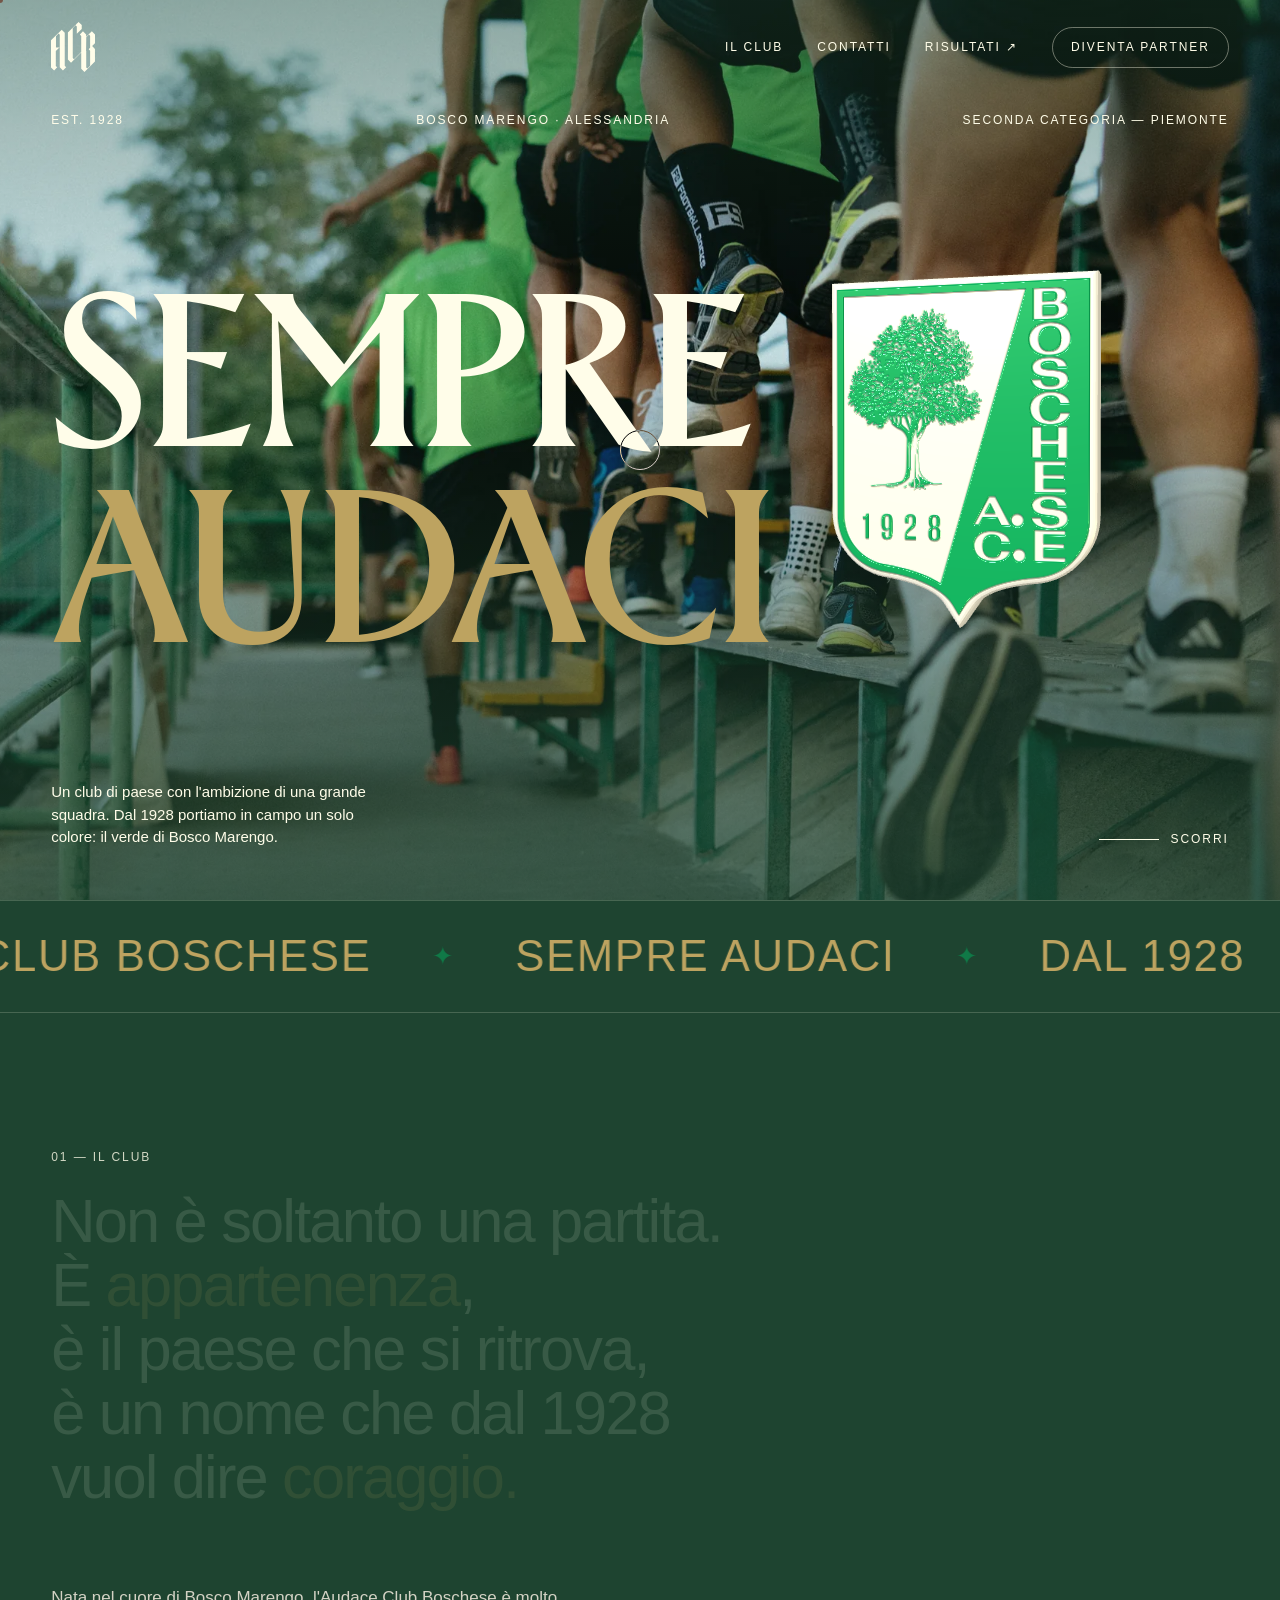
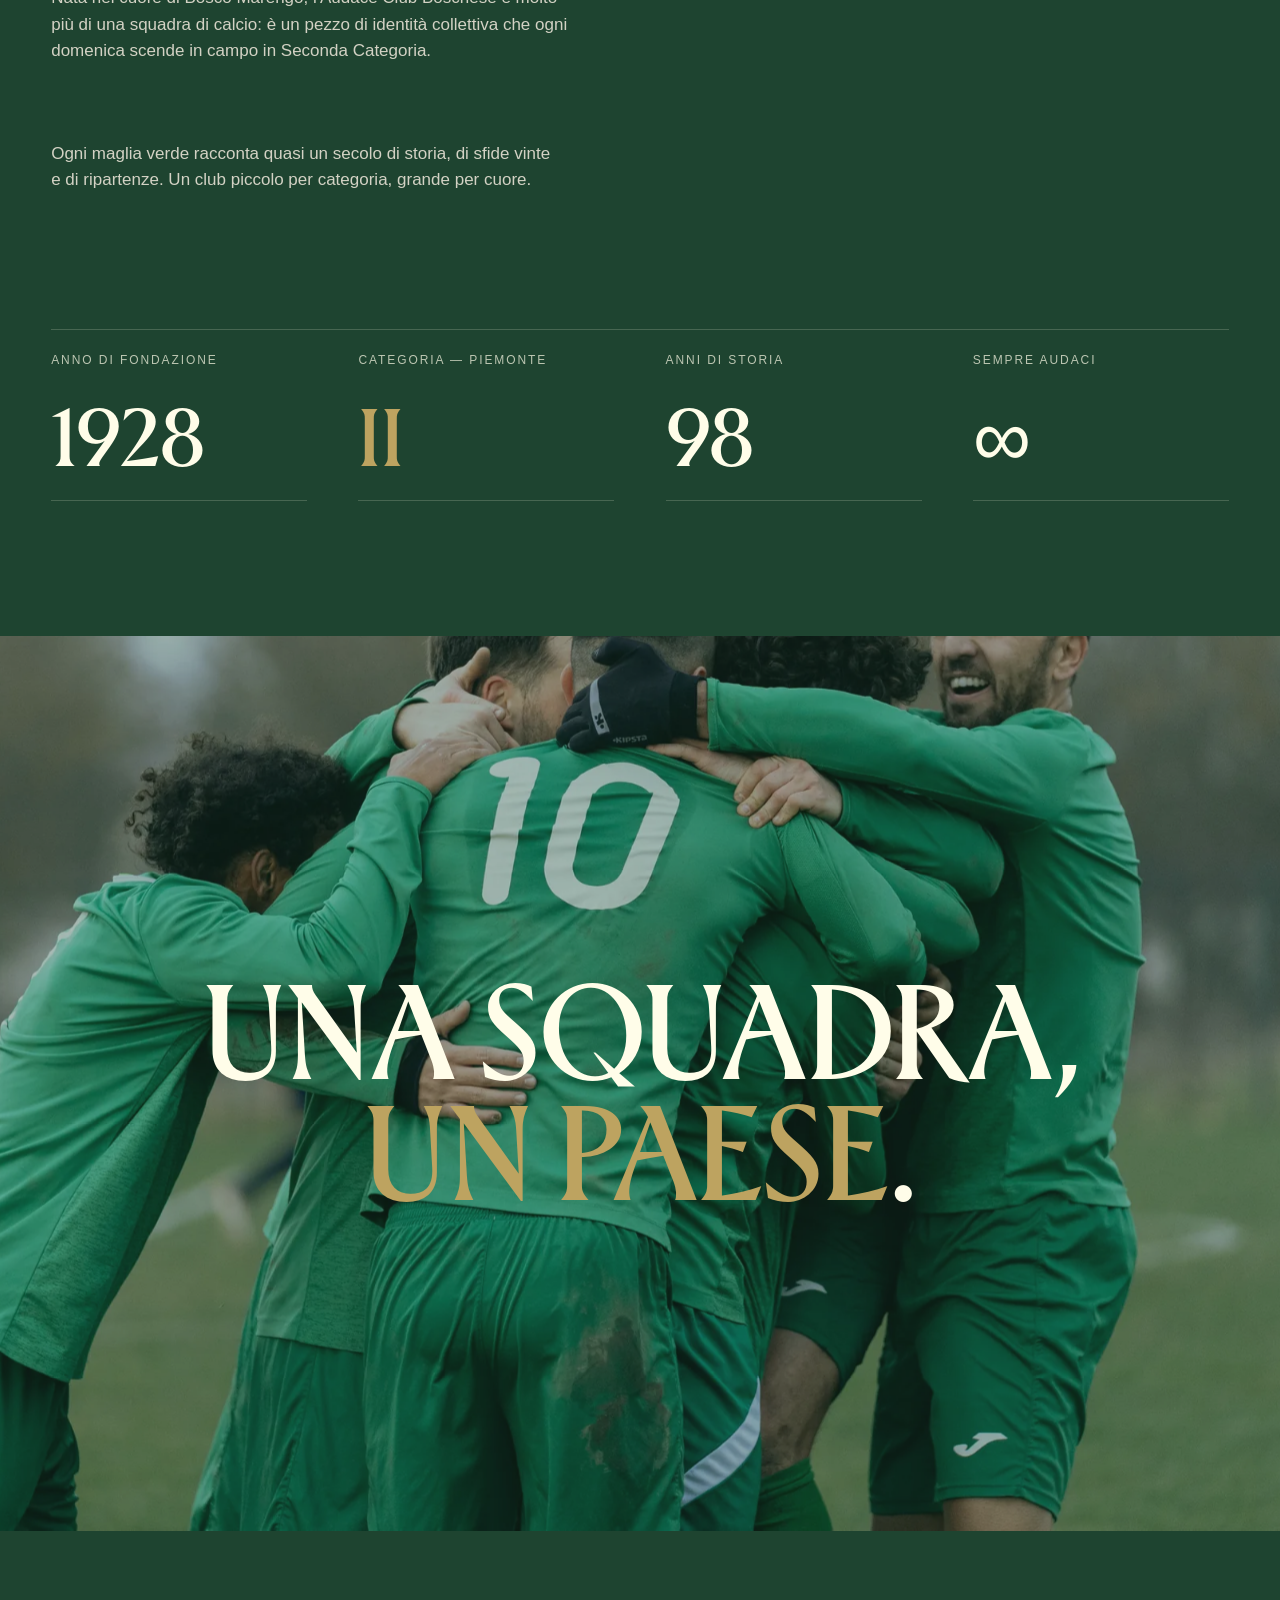
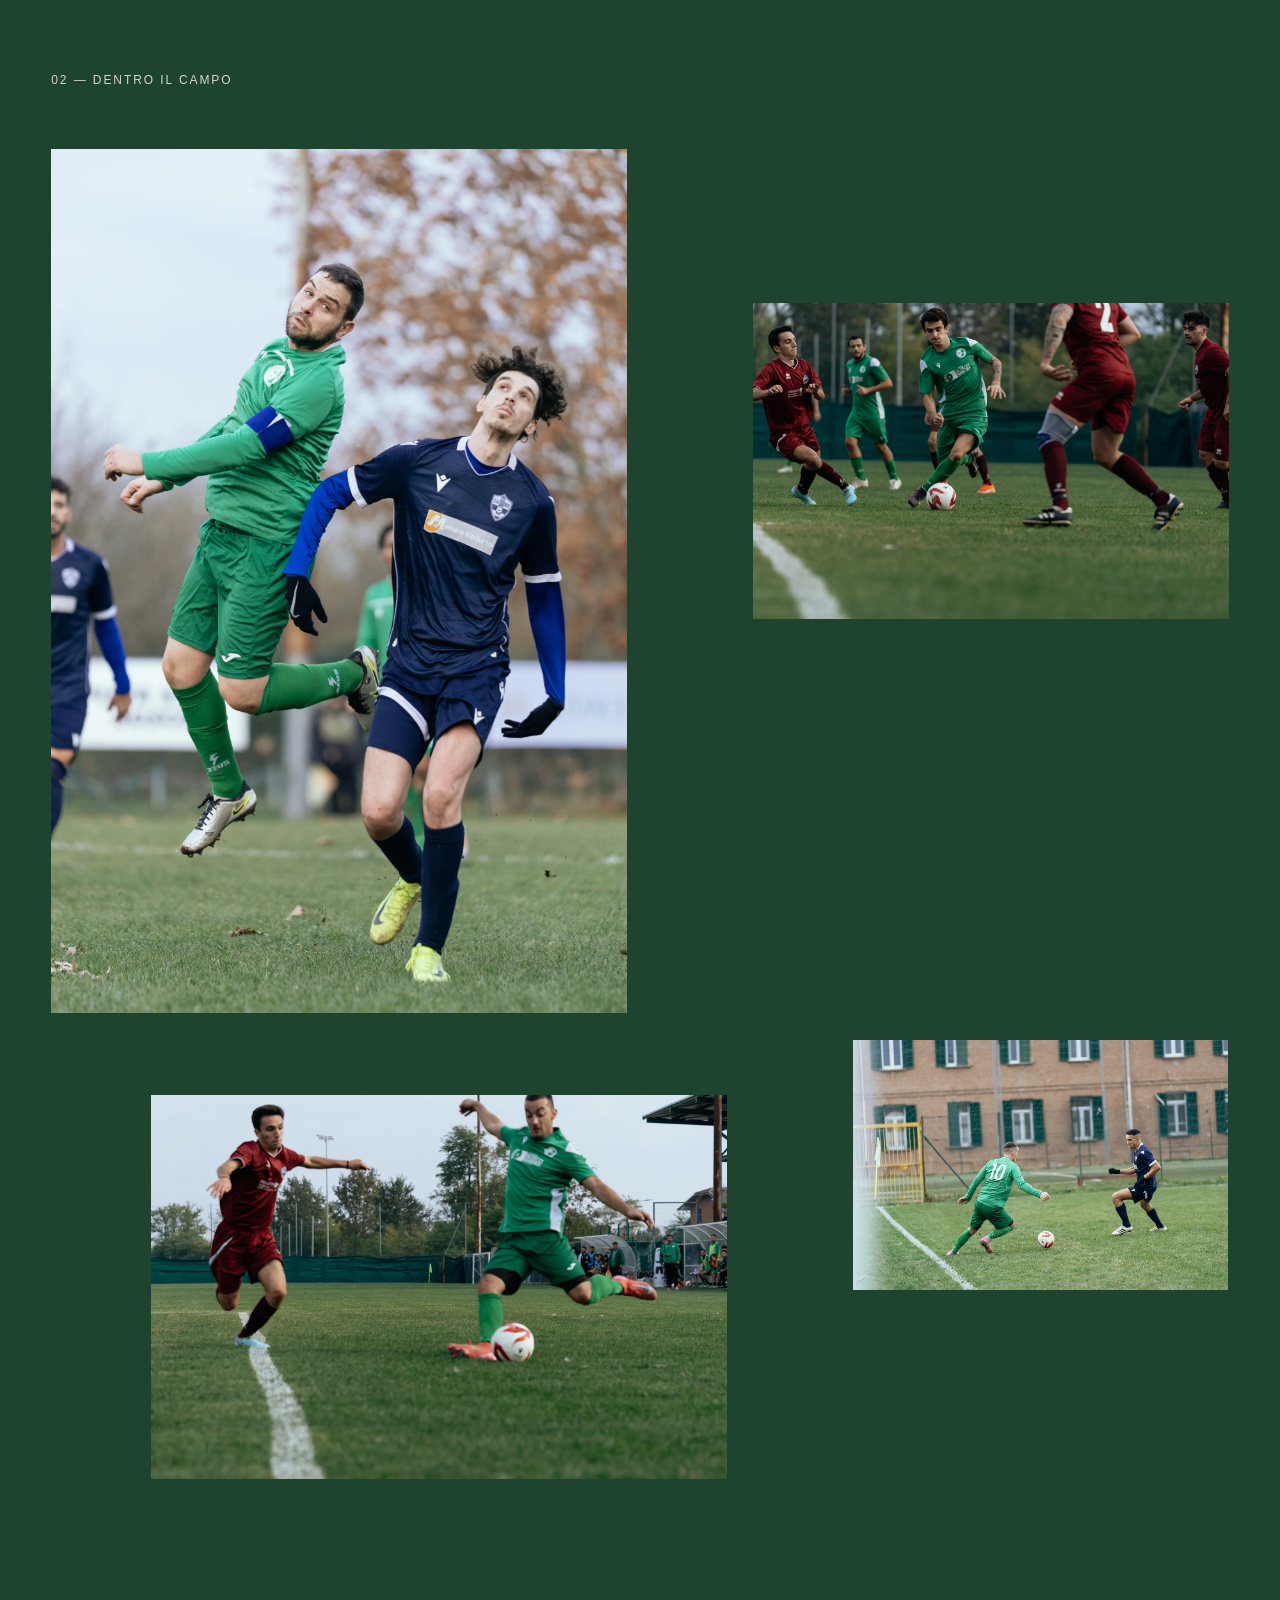
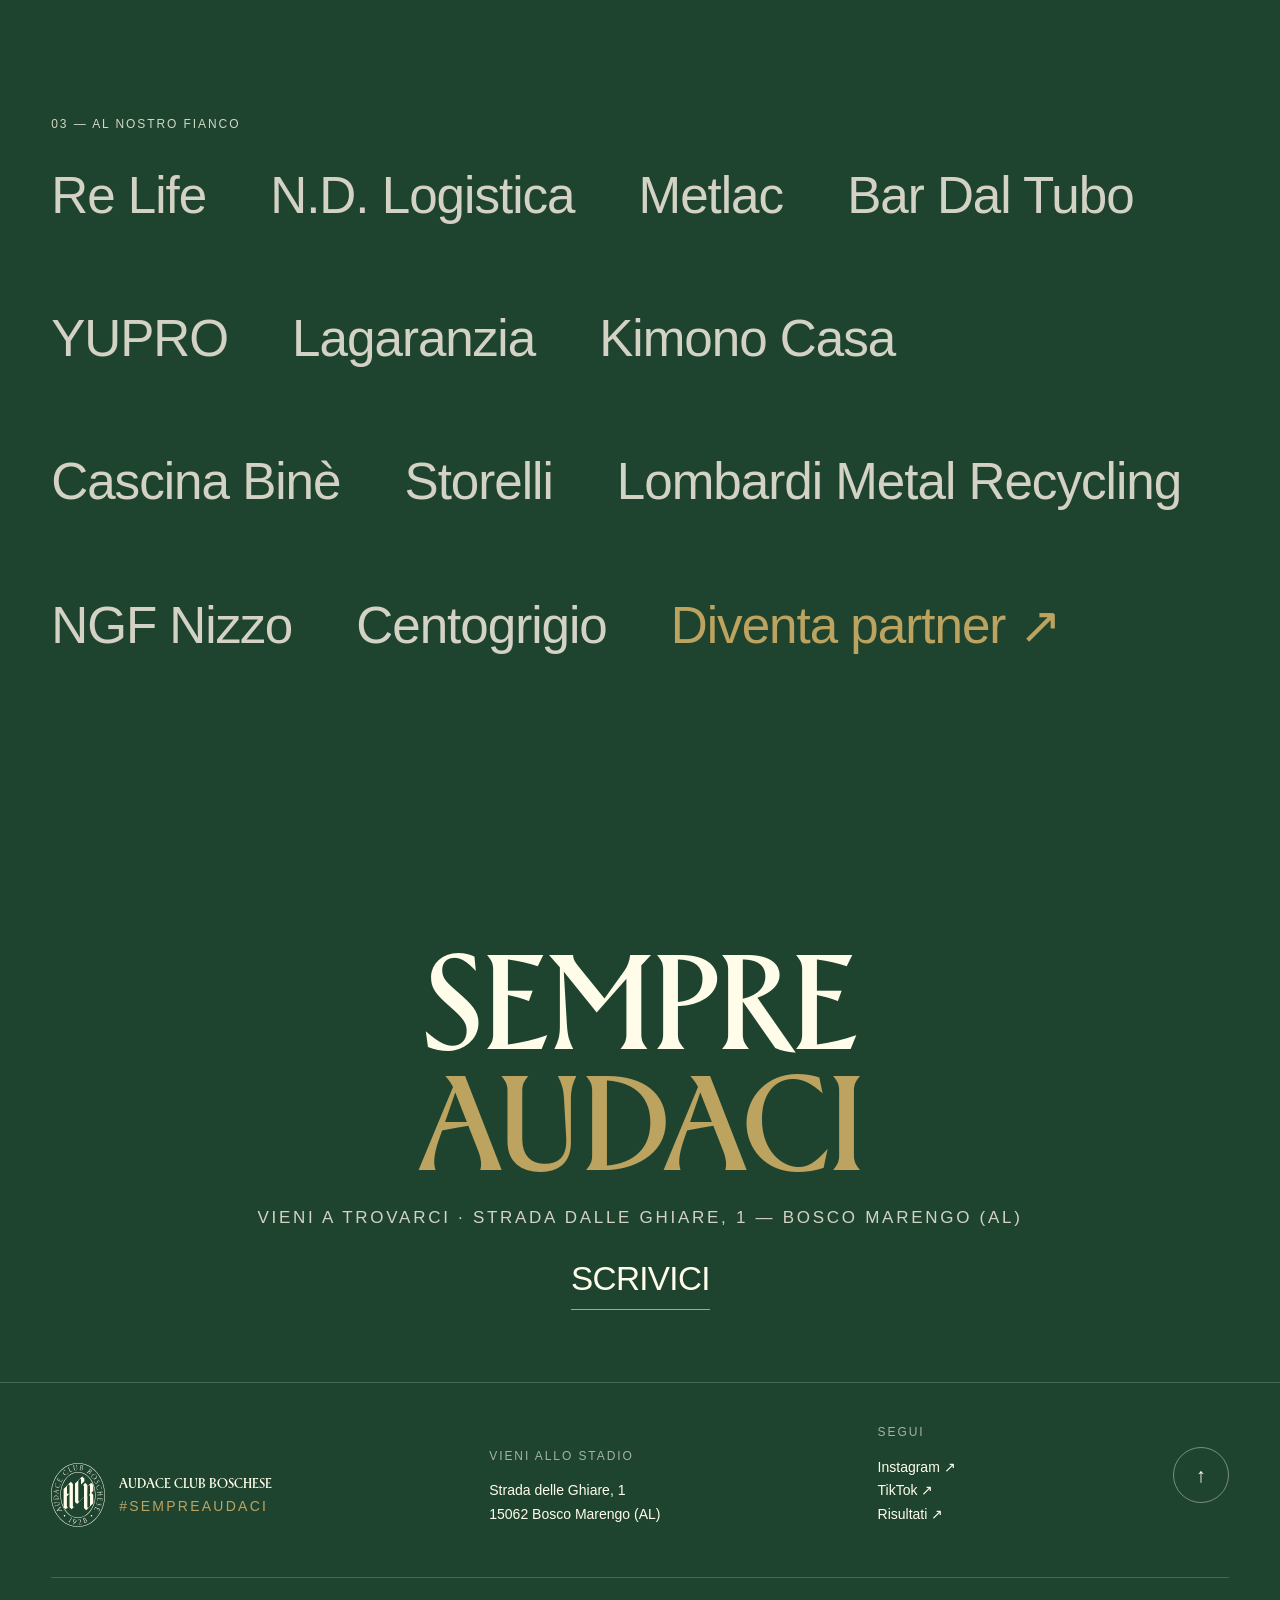
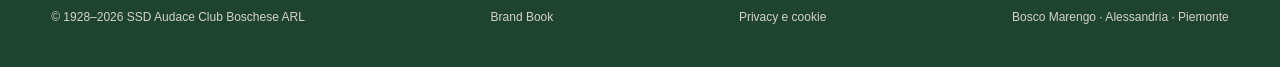
==== index.html @ ce0c4b4f "Privacy e cookie: informativa, link nel footer e sotto i moduli, banner di consenso pronto (spento f" ====
<!DOCTYPE html>
<html lang="it">
<head>
<meta charset="UTF-8" />
<meta name="viewport" content="width=device-width, initial-scale=1.0" />
<title>Audace Club Boschese 1928 — Sempre Audaci</title>
<meta name="description" content="Audace Club Boschese 1928 — dal 1928 a Bosco Marengo (AL). Seconda Categoria Piemonte. #sempreaudaci" />
<meta name="theme-color" content="#1E4430" />
<link rel="icon" href="assets/brand/monogram-green.svg" type="image/svg+xml" />
<link rel="apple-touch-icon" href="assets/logo-mono.webp" />

<!-- Open Graph -->
<meta property="og:title" content="Audace Club Boschese 1928 — Sempre Audaci" />
<meta property="og:description" content="Dal 1928 a Bosco Marengo. #sempreaudaci" />
<meta property="og:image" content="assets/photos/hero-home.webp" />
<meta property="og:type" content="website" />

<link rel="stylesheet" href="assets/site.css?v=31" />

<script src="assets/vendor/gsap.min.js"></script>
<script src="assets/vendor/ScrollTrigger.min.js"></script>
<script src="assets/vendor/lenis.min.js"></script>
</head>
<body>

<div class="grain"></div>
<div class="vignette"></div>

<!-- CURSOR -->
<div class="cursor" aria-hidden="true">
  <div class="cursor__ring" id="ring"></div>
  <div class="cursor__dot" id="dot"></div>
</div>

<!-- PRELOADER -->
<div class="loader" id="loader">
  <img class="loader__mark" id="loaderMark" src="assets/brand/monogram-white.svg" alt="ACB" />
  <div class="loader__count" id="count">0</div>
  <div class="loader__bar" id="bar"></div>
</div>

<!-- NAV -->
<nav class="nav" id="nav">
  <a class="nav__brand" href="index.html">
    <img src="assets/brand/monogram-white.svg" alt="Audace Club Boschese" />
  </a>
  <div class="nav__links">
    <a href="club.html">Il Club</a>
    <a href="contatti.html">Contatti</a>
    <a href="https://www.tuttocampo.it/" target="_blank" rel="noopener">Risultati ↗</a>
    <a class="nav__cta" href="diventa-partner.html">Diventa Partner</a>
  </div>
  <div class="nav__burger" id="burger"><span></span><span></span><span></span></div>
</nav>

<!-- MOBILE MENU -->
<div class="menu" id="menu">
  <a href="club.html">Il Club</a>
  <a href="contatti.html">Contatti</a>
  <a href="https://www.tuttocampo.it/" target="_blank" rel="noopener">Risultati</a>
  <a href="diventa-partner.html">Diventa Partner</a>
  <div class="menu__meta">
    <a class="label" href="https://www.instagram.com/audaceclubboschese1928/" target="_blank" rel="noopener">Instagram</a>
    <a class="label" href="https://www.tiktok.com/@acb1928" target="_blank" rel="noopener">TikTok</a>
  </div>
</div>

<main id="top">

  <!-- HERO -->
  <header class="hero" id="hero">
    <div class="hero__media" id="heroMedia">
      <img src="assets/photos/hero-home.webp" fetchpriority="high" decoding="async" alt="I giocatori dell'Audace Club Boschese salgono le gradinate in allenamento" />
    </div>
    <div class="hero__inner">
      <div class="hero__top">
        <span class="label">Est. 1928</span>
        <span class="label">Bosco Marengo · Alessandria</span>
        <span class="label">Seconda Categoria — Piemonte</span>
      </div>
      <div class="hero__title">
        <h1 class="display">
          <span class="line"><span>Sempre</span></span>
          <span class="line"><span><em>Audaci</em></span></span>
        </h1>
      </div>
      <div class="hero__bottom">
        <p class="hero__tag">Un club di paese con l'ambizione di una grande squadra. Dal 1928 portiamo in campo un solo colore: il verde di Bosco Marengo.</p>
        <div class="hero__scroll">
          <span class="dotline"></span>
          <span class="label">Scorri</span>
        </div>
      </div>
    </div>
  </header>

  <!-- SCUDETTO 3D: fuori dall'hero (overflow:hidden) per poter viaggiare a scroll fino a "Il Club" -->
  <div class="hero__badge" id="badge3d" aria-hidden="true"></div>

  <!-- MARQUEE -->
  <div class="marquee">
    <div class="marquee__track" id="marquee">
      <span>Audace Club Boschese</span><span>Sempre Audaci</span><span>Dal 1928</span>
      <span>Audace Club Boschese</span><span>Sempre Audaci</span><span>Dal 1928</span>
    </div>
  </div>

  <!-- MANIFESTO -->
  <section class="sec manifesto" id="club">
    <div class="eyebrow label">01 — Il Club</div>
    <p class="manifest-text">Non è soltanto una partita.<br />È <em>appartenenza</em>,<br />è il paese che si ritrova,<br />è un nome che dal 1928<br />vuol dire <em>coraggio.</em></p>
    <div class="manifesto__foot">
      <p>Nata nel cuore di Bosco Marengo, l'Audace Club Boschese è molto più di una squadra di calcio: è un pezzo di identità collettiva che ogni domenica scende in campo in Seconda Categoria.</p>
      <p>Ogni maglia verde racconta quasi un secolo di storia, di sfide vinte e di ripartenze. Un club piccolo per categoria, grande per cuore.</p>
    </div>
  </section>

  <!-- STATS -->
  <section class="sec" style="padding-top:0;">
    <div class="stats">
      <div class="stat"><div class="stat__num" data-count="1928">1928</div><div class="stat__label">Anno di fondazione</div></div>
      <div class="stat"><div class="stat__num"><em>II</em></div><div class="stat__label">Categoria — Piemonte</div></div>
      <div class="stat"><div class="stat__num" data-count="98">0</div><div class="stat__label">Anni di storia</div></div>
      <div class="stat"><div class="stat__num">∞</div><div class="stat__label">Sempre audaci</div></div>
    </div>
  </section>

  <!-- BREAK PARALLAX -->
  <section class="break" id="squadra">
    <div class="break__media">
      <img src="assets/photos/break-esultanza.webp" loading="lazy" decoding="async" alt="L'esultanza di squadra dopo un gol dell'Audace Club Boschese" />
    </div>
    <div class="break__text">
      <p class="display">Una squadra,<br /><em>un paese</em>.</p>
    </div>
  </section>

  <!-- GALLERY -->
  <section class="sec">
    <div class="eyebrow label">02 — Dentro il campo</div>
    <div class="gallery">
      <figure class="g-item g-1" data-speed="1.08"><img src="assets/photos/azione-duello.webp" loading="lazy" decoding="async" alt="Duello aereo tra un giocatore della Boschese e un avversario" /></figure>
      <figure class="g-item g-2" data-speed="0.92"><img src="assets/photos/azione-dribbling.webp" loading="lazy" decoding="async" alt="Dribbling in mezzo agli avversari granata" /></figure>
      <figure class="g-item g-3" data-speed="1.05"><img src="assets/photos/azione-ripartenza.webp" loading="lazy" decoding="async" alt="Ripartenza sulla fascia con avversario in inseguimento" /></figure>
      <figure class="g-item g-4" data-speed="0.9"><img src="assets/photos/azione-tiro.webp" loading="lazy" decoding="async" alt="Uno contro uno con il difensore avversario" style="object-position: 58% 50%;" /></figure>
    </div>
  </section>

  <!-- PARTNERS -->
  <section class="sec" id="partner">
    <div class="eyebrow label">03 — Al nostro fianco</div>
    <div class="partners__row">
      <a href="#">Re Life</a>
      <a href="#">N.D. Logistica</a>
      <a href="#">Metlac</a>
      <a href="#">Bar Dal Tubo</a>
      <a href="#">YUPRO</a>
      <a href="#">Lagaranzia</a>
      <a href="#">Kimono Casa</a>
      <a href="#">Cascina Binè</a>
      <a href="#">Storelli</a>
      <a href="#">Lombardi Metal Recycling</a>
      <a href="#">NGF Nizzo</a>
      <a href="#">Centogrigio</a>
      <a href="diventa-partner.html" style="color:var(--gold);">Diventa partner ↗</a>
    </div>
  </section>

  <!-- CTA -->
  <section class="cta" id="contatti">
    <h2 class="display cta__big">Sempre<br /><em>Audaci</em></h2>
    <p class="cta__sub label">Vieni a trovarci · Strada dalle Ghiare, 1 — Bosco Marengo (AL)</p>
    <a class="cta__mail" href="mailto: matteo@acboschese.it">SCRIVICI</a>
  </section>

  <!-- FOOTER -->
  <footer>
    <div class="foot__col foot__brand">
      <img src="assets/brand/oval-avorio.svg" alt="Audace Club Boschese 1928" />
      <div>
        <p class="foot__name">Audace Club Boschese</p>
        <p class="label" style="color:var(--gold);">#sempreaudaci</p>
      </div>
    </div>
    <div class="foot__col">
      <h4>Vieni allo stadio</h4>
      <p>Strada delle Ghiare, 1</p>
      <p>15062 Bosco Marengo (AL)</p>
    </div>
    <div class="foot__col">
      <h4>Segui</h4>
      <a href="https://www.instagram.com/audaceclubboschese1928/" target="_blank" rel="noopener">Instagram ↗</a>
      <a href="https://www.tiktok.com/@acb1928" target="_blank" rel="noopener">TikTok ↗</a>
      <a href="https://www.tuttocampo.it/" target="_blank" rel="noopener">Risultati ↗</a>
    </div>
    <a class="totop" href="#" aria-label="Torna all'inizio">↑</a>
    <div class="foot__legal">
      <span>© 1928–2026 SSD Audace Club Boschese ARL</span>
      <a href="/brand">Brand Book</a>
      <a href="/privacy">Privacy e cookie</a>
      <a href="/privacy" data-consent-open hidden>Preferenze cookie</a>
      <span>Bosco Marengo · Alessandria · Piemonte</span>
    </div>
  </footer>

</main>

<script src="assets/site.js?v=20"></script>
<script src="assets/vendor/three.min.js" defer></script>
<script src="assets/vendor/SVGLoader.js" defer></script>
<script src="assets/badge3d.js?v=14" defer></script>
<script src="/assets/consent.js?v=1" defer></script>
</body>
</html>
---- assets/site.css ----
/* ============================================================
   AUDACE CLUB BOSCHESE 1928 — stile condiviso
   Allineato al caso studio (/brand): stessi colori, caratteri,
   spaziature e linee. Rector + Helvetica Neue.
   Regola tipografica: MAI font-style italic.
   ============================================================ */

:root {
  /* palette ufficiale, stessi nomi del caso studio */
  --verde: #107947;
  --bosco: #1E4430;
  --gelso: #185A3A;
  --pietra: #D3D2C4;
  --avorio: #FFFDE9;
  --oro: #BDA360;
  /* alias storici usati nelle pagine e nel CMS */
  --green: var(--bosco);      /* sfondo */
  --green-2: var(--gelso);
  --emerald: var(--verde);
  --gold: var(--oro);         /* accento */
  --cream: var(--avorio);
  --cream-dim: var(--pietra);

  --f-display: 'Rector', Georgia, serif;
  --f-body: 'Helvetica Neue', Helvetica, Arial, sans-serif;

  /* sistema di spaziature, linee e testi del caso studio */
  --pad: clamp(16px, 4vw, 64px);
  --sec-y: clamp(88px, 15vh, 168px);
  --head-gap: clamp(44px, 8vh, 88px);
  --line-d: rgba(255,253,233,.18);
  --line-ctl: rgba(255,253,233,.4);
  --r-pill: 99px;
  --fs-meta: 12px;
  --ease: cubic-bezier(.2, .7, .1, 1);
}

/* Rector (brand): SOLO per i titoli grandi, sempre maiuscoli.
   Il file copre A-Z/0-9 senza accentate: i titoli non devono contenere À È É Ì Ò Ù. */
@font-face {
  font-family: 'Rector';
  src: url('fonts/Rector-Medium.woff2') format('woff2');
  font-weight: 500;
  font-display: swap;
}

* { margin: 0; padding: 0; box-sizing: border-box; }

html { -webkit-font-smoothing: antialiased; text-rendering: optimizeLegibility; overflow-x: clip; }
html.lenis, html.lenis body { height: auto; }
.lenis.lenis-smooth { scroll-behavior: auto !important; }
.lenis.lenis-stopped { overflow: hidden; }

body {
  background: var(--green);
  color: var(--cream);
  font-family: var(--f-body);
  font-weight: 400;
  font-size: 17px;
  line-height: 1.55;
  overflow-x: clip; /* MAI overflow-x:hidden qui: il body diventerebbe scroll-container e Lenis si blocca */
  cursor: none;
}
@media (hover: none) { body { cursor: auto; } }

::selection { background: var(--gold); color: var(--green); }

a { color: inherit; text-decoration: none; }
img { display: block; max-width: 100%; }

/* mai corsivi: gli em servono solo per l'accento oro */
em, i { font-style: normal; color: var(--gold); }

/* niente vedove/orfane dove il browser sa farlo da solo (progressive enhancement) */
p { text-wrap: pretty; }
.split__body h3, .otp__t, .card__t, .phero__sub { text-wrap: balance; }

.display {
  font-family: var(--f-display);
  font-weight: 500;
  line-height: .9;
  letter-spacing: -.01em;
  text-transform: uppercase;
}
.label {
  font-size: var(--fs-meta);
  letter-spacing: .16em;
  text-transform: uppercase;
  font-weight: 400;
}

/* ============ GRAIN + VIGNETTE ============ */
.grain, .vignette { display: none; }   /* il caso studio è pulito: niente grana né vignettatura */
.grain {
  position: fixed; inset: 0; z-index: 9998; pointer-events: none;
  opacity: 0.05; mix-blend-mode: overlay;
  background-image: url("data:image/svg+xml,%3Csvg xmlns='http://www.w3.org/2000/svg' width='120' height='120'%3E%3Cfilter id='n'%3E%3CfeTurbulence type='fractalNoise' baseFrequency='0.9' numOctaves='3'/%3E%3C/filter%3E%3Crect width='100%25' height='100%25' filter='url(%23n)'/%3E%3C/svg%3E");
}
.vignette {
  position: fixed; inset: 0; z-index: 9997; pointer-events: none;
  box-shadow: inset 0 0 220px 40px rgba(0,0,0,0.45);
}

/* ============ CUSTOM CURSOR ============ */
.cursor { position: fixed; top: 0; left: 0; z-index: 10000; pointer-events: none; mix-blend-mode: difference; will-change: transform; }
.cursor__dot  { position: fixed; width: 6px; height: 6px; border-radius: 50%; background: var(--cream); transform: translate(-50%, -50%); }
.cursor__ring { position: fixed; width: 40px; height: 40px; border: 1px solid var(--cream); border-radius: 50%; transform: translate(-50%, -50%); transition: width .35s var(--ease), height .35s var(--ease), opacity .3s; }
.cursor__ring.is-hover { width: 74px; height: 74px; }
@media (hover: none) { .cursor { display: none; } }

/* ============ PRELOADER / VEIL ============ */
.loader {
  position: fixed; inset: 0; z-index: 9999; background: var(--green);
  display: flex; align-items: center; justify-content: center; flex-direction: column;
}
.loader__mark { width: clamp(60px, 9vw, 110px); opacity: 0; }
.loader__count {
  position: absolute; bottom: var(--pad); right: var(--pad);
  font: 500 clamp(40px, 6vw, 84px)/1 var(--f-display); font-variant-numeric: tabular-nums;
  color: var(--oro);
}
.loader__bar { position: absolute; bottom: 0; left: 0; height: 2px; width: 0; background: var(--gold); }

/* ============ NAV ============ */
.nav {
  position: fixed; top: 0; left: 0; width: 100%; z-index: 900;
  display: flex; align-items: center; justify-content: space-between;
  padding: 22px var(--pad);
  transition: transform .5s var(--ease), background .5s var(--ease), padding .5s var(--ease);
}
.nav.hidden { transform: translateY(-110%); }
.nav.solid { background: rgba(30,68,48,0.86); backdrop-filter: blur(14px); padding-top: 14px; padding-bottom: 14px; }
.nav__brand { display: flex; align-items: center; }
.nav__brand img { width: 44px; }
.nav__links { display: flex; gap: 34px; align-items: center; }
.nav__links a { position: relative; font-size: var(--fs-meta); letter-spacing: .16em; text-transform: uppercase; padding: 4px 0; }
.nav__links a::after { content: ''; position: absolute; left: 0; bottom: 0; width: 0; height: 1px; background: var(--gold); transition: width .4s var(--ease); }
.nav__links a:hover::after, .nav__links a.active::after { width: 100%; }
.nav__cta { border: 1px solid var(--line-ctl); border-radius: var(--r-pill); padding: 10px 18px !important; }
.nav__cta::after { display: none; }
.nav__cta:hover { background: var(--verde); color: var(--avorio); border-color: var(--verde); }
.nav__burger { display: none; }
@media (max-width: 860px) {
  .nav__links { display: none; }
  .nav__burger { display: flex; flex-direction: column; gap: 5px; width: 34px; cursor: pointer; }
  .nav__burger span { height: 1.5px; background: var(--cream); width: 100%; transition: .4s var(--ease); }
  .nav__brand span { display: none; }
}

/* mobile menu */
.menu {
  position: fixed; inset: 0; z-index: 890; background: var(--green-2);
  clip-path: inset(0 0 100% 0); transition: clip-path .8s var(--ease);
  display: flex; flex-direction: column; justify-content: center; padding: var(--pad);
}
.menu.open { clip-path: inset(0 0 0 0); }
.menu a { font-family: var(--f-display); font-weight: 500; text-transform: uppercase; font-size: clamp(38px, 11vw, 74px); line-height: 1; color: var(--cream); }
.menu a:hover { color: var(--gold); }
.menu__meta { margin-top: 40px; display: flex; gap: 24px; }
.menu__meta a { font-family: var(--f-body); text-transform: uppercase; font-size: var(--fs-meta); letter-spacing: .16em; line-height: 1.4; }
.menu__meta a:hover { color: var(--gold); }

/* ============ HERO (home) ============ */
.hero { position: relative; height: 100svh; min-height: 620px; overflow: hidden; }
.hero__media { position: absolute; inset: -12% 0; will-change: transform; }
.hero__media img { width: 100%; height: 100%; object-fit: cover; }
.hero__media::after { content: ''; position: absolute; inset: 0; background: linear-gradient(180deg, rgba(30,68,48,0.55) 0%, rgba(30,68,48,0.1) 40%, rgba(30,68,48,0.85) 100%); }
.hero__inner { position: absolute; inset: 0; z-index: 2; display: flex; flex-direction: column; justify-content: space-between; padding: calc(var(--pad) + 60px) var(--pad) var(--pad); }
.hero__top { display: flex; justify-content: space-between; gap: 20px; flex-wrap: wrap; color: var(--cream); }
.hero__title { align-self: flex-start; }
.hero__title .display { font-size: clamp(74px, 17vw, 280px); font-weight: 500; }
.hero__title .line { overflow: hidden; display: block; }
.hero__title .line span { display: block; will-change: transform; }
.hero__bottom { display: flex; justify-content: space-between; align-items: flex-end; gap: 24px; flex-wrap: wrap; }

/* scudetto WebGL: dimensioni e posizione calcolate dal JS sull'altezza del titolo */
.hero__badge {
  position: absolute;
  display: none;
  z-index: 2;
  pointer-events: none;
}
.hero__badge canvas, .hero__badge img { width: 100%; height: 100%; display: block; }
.hero__tag { max-width: 340px; font-size: 15px; line-height: 1.5; color: var(--cream); }
.hero__scroll { display: flex; align-items: center; gap: 12px; }
.hero__scroll .dotline { width: 60px; height: 1px; background: var(--cream); transform-origin: left; animation: pulse 2.4s var(--ease) infinite; }
@keyframes pulse { 0%,100% { transform: scaleX(0.4); opacity: .5; } 50% { transform: scaleX(1); opacity: 1; } }

/* mobile: tutto centrato (badge + testo), non solo allineato a sinistra */
@media (max-width: 860px) {
  .hero__top { justify-content: center; text-align: center; }
  .hero__title { align-self: center; text-align: center; }
  .hero__bottom { flex-direction: column; align-items: center; text-align: center; }
  .hero__tag { max-width: 90%; }
  .hero__scroll { flex-direction: column-reverse; gap: 8px; }
}

/* ============ PAGE HERO (pagine interne) ============ */
.phero { padding: calc(var(--pad) + 14vh) var(--pad) var(--head-gap); }
.phero__title { font-size: clamp(54px, 10.5vw, 190px); text-transform: uppercase; max-width: 12ch; }
.phero__title em { color: var(--gold); }
.phero__sub { margin-top: 28px; max-width: 34em; font-size: clamp(18px, 1.55vw, 24px); line-height: 1.45; color: var(--cream); }

/* ============ MARQUEE — Helvetica ALL CAPS REGULAR ============ */
.marquee { border-top: 1px solid var(--line-d); border-bottom: 1px solid var(--line-d); overflow: hidden; padding: 22px 0; background: var(--green); }
.marquee__track { display: flex; gap: 60px; white-space: nowrap; width: max-content; will-change: transform; }
.marquee__track span {
  font-family: var(--f-body);
  font-weight: 400;
  text-transform: uppercase;
  letter-spacing: 0.04em;
  font-size: clamp(22px, 3.4vw, 46px);
  color: var(--gold);
  display: inline-flex; align-items: center; gap: 60px;
}
.marquee__track span::after { content: '✦'; color: var(--emerald); font-size: 0.6em; }

/* ============ SECTION SHELL ============ */
section { position: relative; }
.sec { padding: var(--sec-y) var(--pad); }
.eyebrow { display: block; color: var(--cream); opacity: .8; margin-bottom: 22px; }

/* ============ MANIFESTO ============ */
.manifesto p, .manifest-text { font-family: var(--f-body); font-weight: 400; font-size: clamp(32px, 4.8vw, 80px); line-height: 1.04; max-width: 22ch; letter-spacing: -.03em; }
/* inline (non inline-block): così i legami nbsp valgono anche tra span ed <em> */
.manifest-text .w { display: inline; will-change: opacity; }
.manifesto__foot { margin-top: clamp(40px, 6vw, 80px); display: flex; gap: clamp(30px, 6vw, 90px); flex-wrap: wrap; max-width: 760px; }
.manifesto__foot p { font-family: var(--f-body); font-size: 17px; line-height: 1.55; color: var(--cream-dim); font-weight: 400; max-width: 34em; letter-spacing: 0; }

/* ============ STATS ============ */
.stats { display: grid; grid-template-columns: repeat(4, 1fr); column-gap: var(--pad); border-top: 1px solid var(--line-d); }
.stat { padding: 22px 0 30px; border-bottom: 1px solid var(--line-d); display: flex; flex-direction: column-reverse; justify-content: space-between; gap: 28px; }
.stat__num { font: 500 clamp(56px, 6.4vw, 112px)/.9 'Rector', 'Helvetica Neue', sans-serif; letter-spacing: -.01em; font-variant-numeric: tabular-nums; }
.stat__label { color: var(--cream); opacity: .7; font-size: var(--fs-meta); letter-spacing: .16em; text-transform: uppercase; line-height: 1.4; }
@media (max-width: 760px) { .stats { grid-template-columns: repeat(2, 1fr); } }

/* ============ FULL-BLEED PARALLAX BREAK ============ */
.break { position: relative; height: 100svh; min-height: 560px; overflow: hidden; display: grid; place-items: center; }
.break--short { height: 72svh; min-height: 460px; }
.break__media { position: absolute; inset: -15% 0; will-change: transform; }
.break__media img, .break__media video { width: 100%; height: 100%; object-fit: cover; }
.break__media::after { content: ''; position: absolute; inset: 0; background: rgba(30,68,48,0.35); }
.break__text { position: relative; z-index: 2; text-align: center; padding: 0 var(--pad); }
.break__text .display { font-size: clamp(54px, 10.5vw, 190px); text-transform: uppercase; }

/* ============ GALLERY (home) ============ */
.gallery { display: grid; grid-template-columns: repeat(12, 1fr); gap: clamp(14px, 2vw, 34px); align-items: start; }
.g-item { overflow: hidden; position: relative; }
.g-item img { width: 100%; height: auto; display: block; transition: transform 1.1s var(--ease); will-change: transform; }
.g-item:hover img { transform: scale(1.06); }
.g-item figcaption { position: absolute; left: 16px; bottom: 14px; z-index: 2; color: var(--cream); mix-blend-mode: difference; }
.g-1 { grid-column: 1 / 7; }
.g-2 { grid-column: 8 / 13; margin-top: clamp(50px, 12vw, 160px); }
.g-3 { grid-column: 2 / 8; margin-top: clamp(20px, 5vw, 60px); }
.g-4 { grid-column: 9 / 13; }
@media (max-width: 760px) {
  .gallery { grid-template-columns: 1fr 1fr; }
  .g-1 { grid-column: 1 / 3; }
  .g-2 { grid-column: 1 / 2; margin-top: 0; }
  .g-3 { grid-column: 1 / 3; }
  .g-4 { grid-column: 2 / 3; margin-top: -40%; }
}

/* ============ SPLIT (pagine interne) ============ */
.split { display: grid; grid-template-columns: 1fr 1fr; gap: clamp(30px, 6vw, 100px); align-items: center; }
.split--rev > .split__media { order: 2; }
.split__media { overflow: hidden; }
.split__media img { width: 100%; height: 100%; object-fit: cover; }
.split__media--tall { }
.split__media--wide { aspect-ratio: 4/3; }
.split__body h3 { font-family: var(--f-display); font-weight: 500; font-size: clamp(30px, 3.4vw, 56px); line-height: .95; margin-bottom: 28px; text-transform: uppercase; }
.split__body p { font-size: 17px; line-height: 1.55; color: var(--cream-dim); max-width: 34em; }
.split__body p + p { margin-top: 18px; }
@media (max-width: 820px) {
  .split { grid-template-columns: 1fr; }
  .split--rev > .split__media { order: 0; }
}

/* ============ OFF THE PITCH ============ */
.journal { display: grid; grid-template-columns: repeat(3, 1fr); gap: clamp(20px, 3vw, 44px); }
@media (max-width: 860px) { .journal { grid-template-columns: 1fr; } }
.card { display: block; border-top: 1px solid var(--line-d); padding-top: 22px; }
.card__k { display: flex; justify-content: space-between; color: var(--cream-dim); margin-bottom: 60px; }
.card__t { font-family: var(--f-body); font-weight: 400; font-size: clamp(24px, 2.4vw, 34px); line-height: 1.1; letter-spacing: -.02em; }
.card:hover .card__t { color: var(--gold); }
.card__arrow { margin-top: 26px; color: var(--cream-dim); font-size: 13px; display: inline-flex; gap: 8px; align-items: center; }
.card:hover .card__arrow { color: var(--cream); }
.card:hover .card__arrow span { transform: translateX(6px); }
.card__arrow span { transition: transform .4s var(--ease); }

/* journal esteso con immagini (pagina off the pitch) */
.otp-grid { display: grid; grid-template-columns: repeat(12, 1fr); gap: clamp(18px, 2.6vw, 40px) clamp(14px, 2vw, 34px); }
.otp { grid-column: span 4; display: block; }
.otp--wide { grid-column: span 6; }
.otp__media { overflow: hidden; margin-bottom: 20px; }
.otp--wide .otp__media { }
.otp__media img { width: 100%; height: 100%; object-fit: cover; transition: transform 1.1s var(--ease); }
.otp:hover .otp__media img { transform: scale(1.06); }
.otp__k { display: flex; justify-content: space-between; color: var(--cream-dim); margin-bottom: 12px; }
.otp__t { font-family: var(--f-body); font-weight: 400; font-size: clamp(24px, 2.6vw, 38px); line-height: 1.1; letter-spacing: -.02em; }
.otp:hover .otp__t { color: var(--gold); }
@media (max-width: 860px) { .otp, .otp--wide { grid-column: span 12; } }

/* ============ PARTNERS ============ */
.partners__row { display: flex; flex-wrap: wrap; gap: clamp(30px, 5vw, 80px); align-items: baseline; }
.partners__row a { font-family: var(--f-body); font-weight: 400; letter-spacing: -.02em; font-size: clamp(26px, 4vw, 52px); color: var(--cream-dim); transition: color .4s; }
.partners__row a:hover { color: var(--cream); }

/* ============ CONTATTI ============ */
.contact-mail { display: inline-block; font-family: var(--f-body); font-weight: 400; letter-spacing: -.02em; font-size: clamp(28px, 5vw, 72px); border-bottom: 1px solid var(--gold); padding-bottom: 6px; line-height: 1.15; }
.contact-mail:hover { color: var(--gold); }
.contact-list { margin-top: clamp(36px, 5vw, 64px); display: grid; gap: 26px; }
.contact-list .label { color: var(--cream); opacity: .6; margin-bottom: 8px; display: block; }
.contact-list p, .contact-list a { font-size: 17px; line-height: 1.65; color: var(--cream); display: block; }
.contact-list a:hover { color: var(--gold); }

/* ============ FORM — stile editoriale ============ */
.form { display: grid; grid-template-columns: 1fr 1fr; gap: clamp(36px, 5vw, 64px) clamp(28px, 4vw, 56px); max-width: 980px; counter-reset: field; }
.form .field--full { grid-column: 1 / -1; }

.field > .label {
  display: flex; align-items: baseline; gap: 10px;
  color: var(--cream); margin-bottom: 6px;
}
.field > .label::before {
  counter-increment: field;
  content: counter(field, decimal-leading-zero);
  font-family: var(--f-body); font-weight: 400;
  font-size: var(--fs-meta); letter-spacing: .16em; color: var(--oro);
}

.field input[type="text"], .field input[type="email"], .field input[type="tel"], .field textarea {
  width: 100%;
  background:
    linear-gradient(var(--gold), var(--gold)) no-repeat left bottom / 0% 2px,
    linear-gradient(var(--line-ctl), var(--line-ctl)) no-repeat left bottom / 100% 1px;
  border: 0;
  color: var(--cream);
  font-family: var(--f-body);
  font-weight: 400;
  letter-spacing: -.01em;
  font-size: clamp(22px, 2.4vw, 30px);
  line-height: 1.25;
  padding: 8px 0 16px;
  border-radius: 0;
  transition: background-size .6s var(--ease);
  outline: none;
  appearance: none;
  -webkit-appearance: none;
  caret-color: var(--gold);
}
.field input:focus, .field textarea:focus { background-size: 100% 2px, 100% 1px; }
.field input::placeholder, .field textarea::placeholder {
  font-family: var(--f-body);
  font-size: 14px; font-weight: 400;
  color: rgba(211,210,196,0.4);
  letter-spacing: 0.02em;
}
.field textarea { resize: vertical; min-height: 120px; }
.field input:-webkit-autofill,
.field input:-webkit-autofill:focus {
  -webkit-text-fill-color: var(--cream);
  -webkit-box-shadow: 0 0 0 1000px var(--green) inset;
  transition: background-color 9999s;
}

/* gruppi a "pillole" (sostituiscono radio e select) */
.pills { display: flex; gap: 10px; flex-wrap: wrap; padding-top: 10px; }
.pill { position: relative; cursor: pointer; }
.pill input { position: absolute; opacity: 0; pointer-events: none; }
.pill span {
  display: inline-block; padding: 13px 22px;
  border: 1px solid var(--line-ctl); border-radius: var(--r-pill);
  color: var(--cream);
  font-family: var(--f-body);
  font-size: 13px; letter-spacing: .08em; text-transform: uppercase;
  transition: border-color .3s var(--ease), background .3s var(--ease), color .3s var(--ease);
}
.pill:hover span { border-color: var(--cream); }
.pill input:checked + span { background: var(--verde); border-color: var(--verde); color: var(--avorio); }
.pill input:focus-visible + span { outline: 2px solid var(--gold); outline-offset: 3px; }

.btn {
  display: inline-flex; align-items: center; gap: 12px;
  border: 1px solid var(--line-ctl); border-radius: var(--r-pill);
  color: var(--cream); background: transparent;
  font-family: var(--f-body);
  font-size: 13px; letter-spacing: .08em; text-transform: uppercase; font-weight: 400;
  padding: 16px 30px; cursor: pointer;
  transition: background .4s var(--ease), color .4s var(--ease);
}
.btn:hover { background: var(--verde); border-color: var(--verde); color: var(--avorio); }
.btn--ghost { border-color: var(--line-ctl); }
.btn--ghost:hover { background: var(--avorio); border-color: var(--avorio); color: var(--bosco); }
.form__actions { grid-column: 1 / -1; display: flex; gap: 18px; flex-wrap: wrap; align-items: center; margin-top: 16px; }
.form__actions .btn[type="submit"], .form__actions .btn:first-child { padding: 20px 44px; font-size: 13px; }
@media (max-width: 700px) { .form { grid-template-columns: 1fr; gap: 40px; } }

/* ============ CAROSELLO ============ */
.carousel { position: relative; }
.carousel__track {
  display: flex; gap: clamp(14px, 2vw, 28px);
  overflow-x: auto; overscroll-behavior-x: contain;
  scroll-snap-type: x mandatory;
  cursor: grab;
  scrollbar-width: none;
  padding-bottom: 6px;
}
.carousel__track::-webkit-scrollbar { display: none; }
.carousel__track.is-dragging { cursor: grabbing; scroll-snap-type: none; }
.carousel__slide {
  flex: 0 0 min(74vw, 560px);
  aspect-ratio: 1/1;
  overflow: hidden;
  scroll-snap-align: start;
}
.carousel__slide img { width: 100%; height: 100%; object-fit: cover; pointer-events: none; }
.carousel__nav { display: flex; gap: 12px; margin-top: 24px; }
.carousel__btn {
  width: 52px; height: 52px; border-radius: 50%;
  border: 1px solid var(--line-ctl); background: transparent;
  color: var(--cream); font: 300 20px/1 var(--f-body); cursor: pointer;
  transition: background .3s var(--ease), border-color .3s var(--ease), color .3s var(--ease);
}
.carousel__btn:hover { background: var(--avorio); border-color: var(--avorio); color: var(--bosco); }

/* ============ STORE ============ */
.store-grid { display: grid; grid-template-columns: 1fr 1fr; gap: clamp(30px, 5vw, 80px); align-items: start; }
@media (max-width: 820px) { .store-grid { grid-template-columns: 1fr; } }
.product__media { overflow: hidden; }
.product__media img { width: 100%; height: 100%; object-fit: contain; transition: transform 1.1s var(--ease); }
.product:hover .product__media img { transform: scale(1.05); }
.product__name { font-family: var(--f-display); font-weight: 500; font-size: clamp(26px, 3vw, 44px); line-height: 1.05; text-transform: uppercase; margin-top: 26px; }
.product__desc { margin-top: 12px; color: var(--cream-dim); font-size: 17px; line-height: 1.55; max-width: 34em; }
.product__price { margin-top: 16px; font: 500 clamp(28px, 2.8vw, 40px)/1 'Rector', 'Helvetica Neue', sans-serif; color: var(--oro); }
.sizes { display: flex; gap: 10px; flex-wrap: wrap; margin-top: 22px; }
.size {
  min-width: 48px; padding: 12px 14px; text-align: center;
  border: 1px solid var(--line-ctl); border-radius: var(--r-pill);
  background: transparent; color: var(--cream); cursor: pointer;
  font-family: var(--f-body); font-size: 13px; letter-spacing: 0.06em;
  transition: border-color .3s, background .3s, color .3s;
}
.size:hover { border-color: var(--cream); }
.size.active { background: var(--verde); border-color: var(--verde); color: var(--avorio); }
.product .btn { margin-top: 26px; }
.product .btn[aria-disabled="true"] { opacity: 0.45; cursor: not-allowed; }
.product .btn[aria-disabled="true"]:hover { background: transparent; color: var(--cream); }
.store-note { margin-top: var(--head-gap); color: var(--cream-dim); font-size: 13px; line-height: 1.6; max-width: 54em; }

/* ============ CTA / FOOTER ============ */
.cta { text-align: center; padding: var(--sec-y) var(--pad) var(--head-gap); }
.cta__big { font-size: clamp(54px, 10.5vw, 190px); line-height: .9; text-transform: uppercase; }
.cta__sub { margin-top: 28px; color: var(--cream-dim); font-size: 17px; }
.cta__mail { display: inline-block; margin-top: 22px; font-family: var(--f-body); font-weight: 400; letter-spacing: -.02em; font-size: clamp(20px, 2.6vw, 34px); border-bottom: 1px solid var(--gold); padding-bottom: 4px; }
.cta__mail:hover { color: var(--gold); }

footer { border-top: 1px solid var(--line-d); padding: 40px var(--pad); display: flex; justify-content: space-between; align-items: flex-end; gap: 30px; flex-wrap: wrap; }
.foot__col h4 { color: var(--cream); opacity: .6; font-weight: 400; font-size: var(--fs-meta); letter-spacing: .16em; text-transform: uppercase; margin-bottom: 14px; }
.foot__col a, .foot__col p { display: block; font-size: 14px; line-height: 1.7; color: var(--cream); }
.foot__col a:hover { color: var(--gold); }
.foot__name { font: 500 18px/1 var(--f-display); text-transform: uppercase; }
.foot__brand { display: flex; align-items: center; gap: 14px; }
.foot__brand img { width: 54px; }
.foot__legal { width: 100%; display: flex; justify-content: space-between; gap: 20px; flex-wrap: wrap; color: var(--cream-dim); font-size: 12px; padding-top: 30px; border-top: 1px solid var(--line-d); margin-top: 20px; }

/* torna all'inizio */
.totop {
  width: 56px; height: 56px; flex: 0 0 56px;
  display: grid; place-items: center; align-self: center;
  border: 1px solid var(--line-ctl); border-radius: 50%;
  color: var(--cream); font: 300 20px/1 var(--f-body);
  transition: background .35s var(--ease), border-color .35s var(--ease), color .35s var(--ease), transform .35s var(--ease);
}
.totop:hover { background: var(--avorio); border-color: var(--avorio); color: var(--bosco); transform: translateY(-4px); }

.magnetic { display: inline-block; will-change: transform; }

@media (prefers-reduced-motion: reduce) {
  * { animation: none !important; transition-duration: 0.01ms !important; }
  .hero__media, .break__media { inset: 0; }
}

/* ============ Galleria prodotto (store): render + foto in posa ============ */
.pgal { position: relative; overflow: hidden; }
.pgal__track { display: flex; overflow-x: auto; scroll-snap-type: x mandatory; scrollbar-width: none; -webkit-overflow-scrolling: touch; cursor: grab; outline-offset: -2px; }
.pgal__track::-webkit-scrollbar { display: none; }
.pgal__track.is-dragging { cursor: grabbing; scroll-snap-type: none; }
.pgal__slide { flex: 0 0 100%; aspect-ratio: 1 / 1; scroll-snap-align: start; }
.pgal .pgal__slide img { width: 100%; height: 100%; object-fit: cover; display: block; user-select: none; -webkit-user-drag: none; }
.pgal .pgal__slide--render img { object-fit: contain; }
.product:hover .pgal img { transform: none; }
/* controlli fuori dalla foto: sempre visibili, anche su touch (accessibilità) */
.pgal__nav { display: flex; align-items: center; justify-content: space-between; gap: 16px; margin-top: 10px; padding: 6px; }  /* padding: il contorno di focus non viene tagliato */
.pgal__btn {
  flex: 0 0 auto; width: 48px; height: 48px; border-radius: 50%;
  border: 1px solid var(--line-ctl); background: transparent;
  color: var(--cream); font: 300 20px/1 var(--f-body); cursor: pointer;
  display: grid; place-items: center;
  transition: background .3s, border-color .3s, color .3s, opacity .3s;
}
.pgal__btn:hover:not(:disabled) { background: var(--avorio); border-color: var(--avorio); color: var(--bosco); }
.pgal__btn:disabled { opacity: .3; cursor: default; }
.pgal__dots { display: flex; justify-content: center; flex-wrap: wrap; gap: 4px; }
/* area di tocco 24px, pallino visibile 8px */
.pgal__dot { width: 24px; height: 24px; padding: 0; border: 0; background: none; cursor: pointer; display: grid; place-items: center; }
.pgal__dot::before { content: ''; width: 8px; height: 8px; border-radius: 50%; border: 1px solid rgba(255,253,233,.6); transition: background .3s, border-color .3s, transform .3s; }
.pgal__dot:hover::before { border-color: var(--avorio); }
.pgal__dot.is-on::before { background: var(--avorio); border-color: var(--avorio); transform: scale(1.25); }
.foot__legal a { color: inherit; text-decoration: none; transition: color .3s var(--ease); }
.foot__legal a:hover { color: var(--gold); }
:focus-visible { outline: 2px solid var(--oro); outline-offset: 3px; }

/* nota privacy sotto i moduli */
.form__privacy { grid-column: 1 / -1; margin: 6px 0 0; font-size: 12px; line-height: 1.6; color: var(--cream-dim); }
.form__privacy a { color: var(--gold); text-decoration: none; border-bottom: 1px solid rgba(189,163,96,.4); }
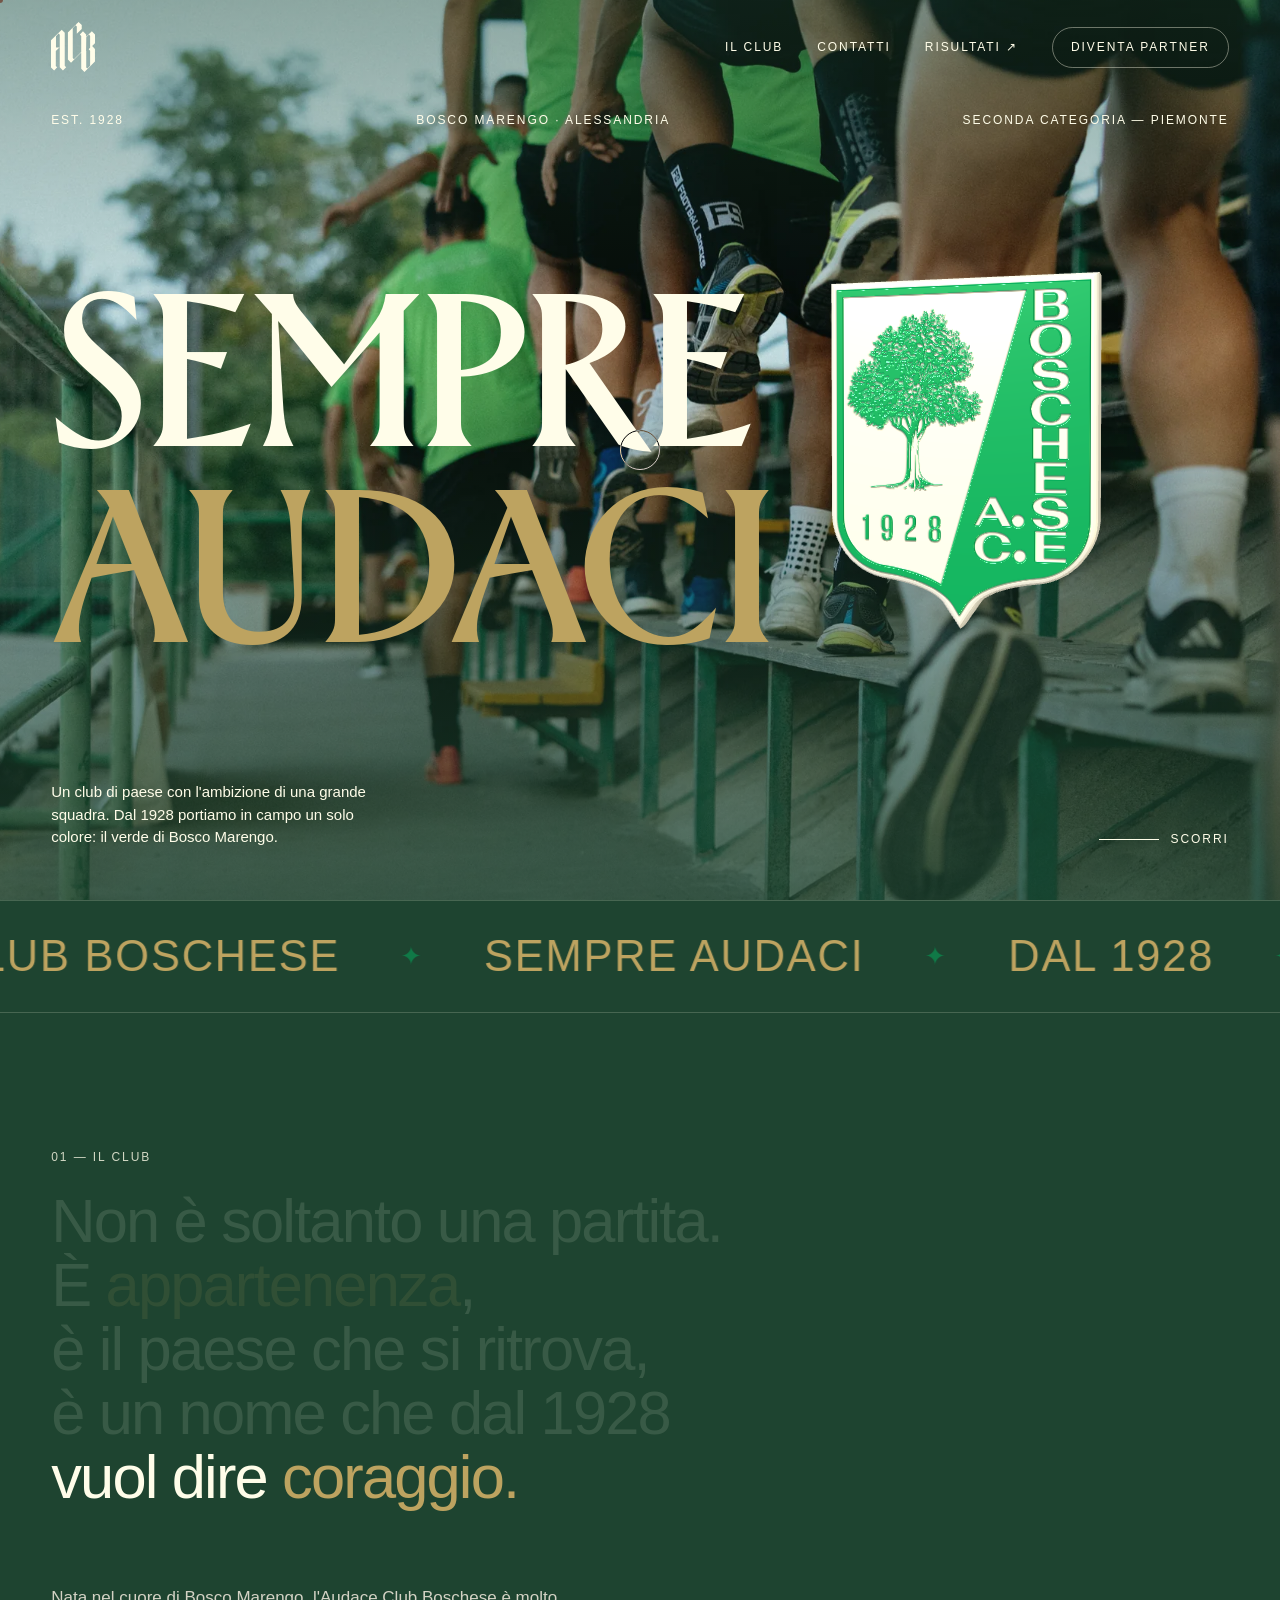
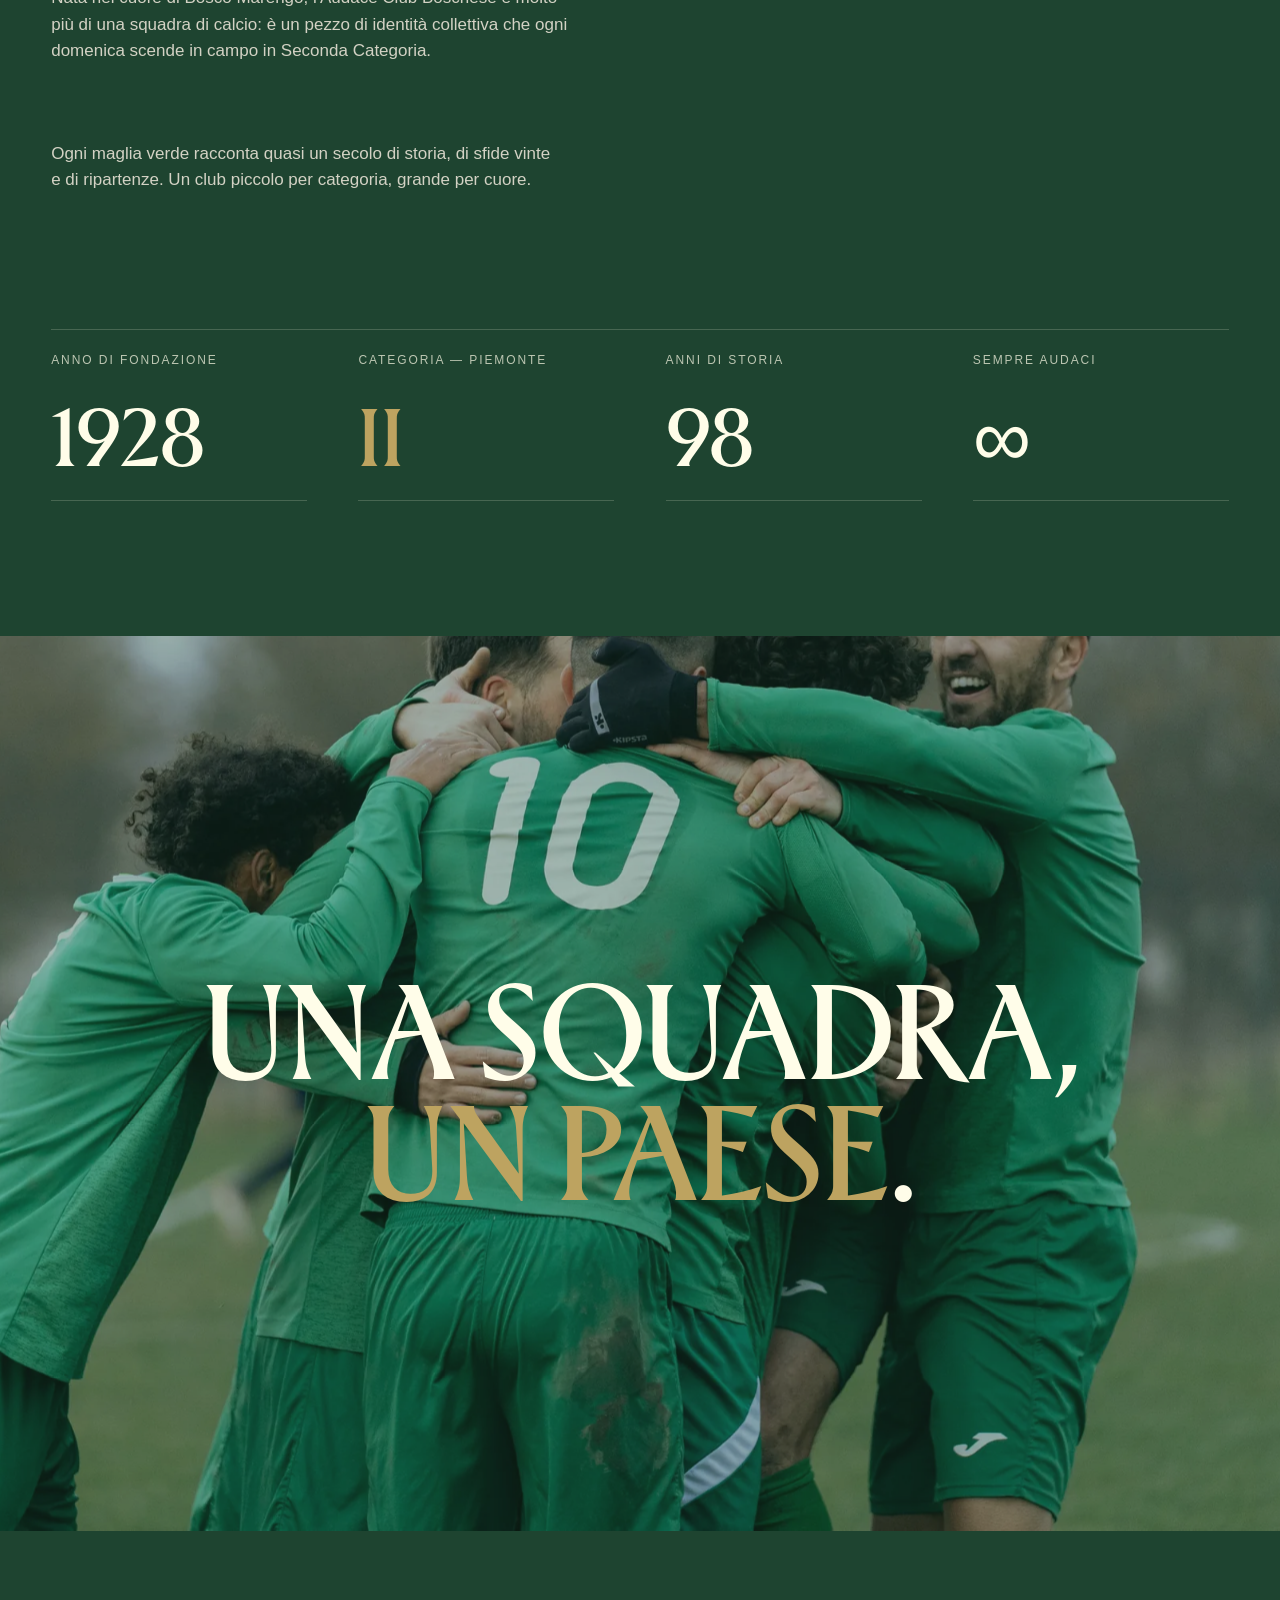
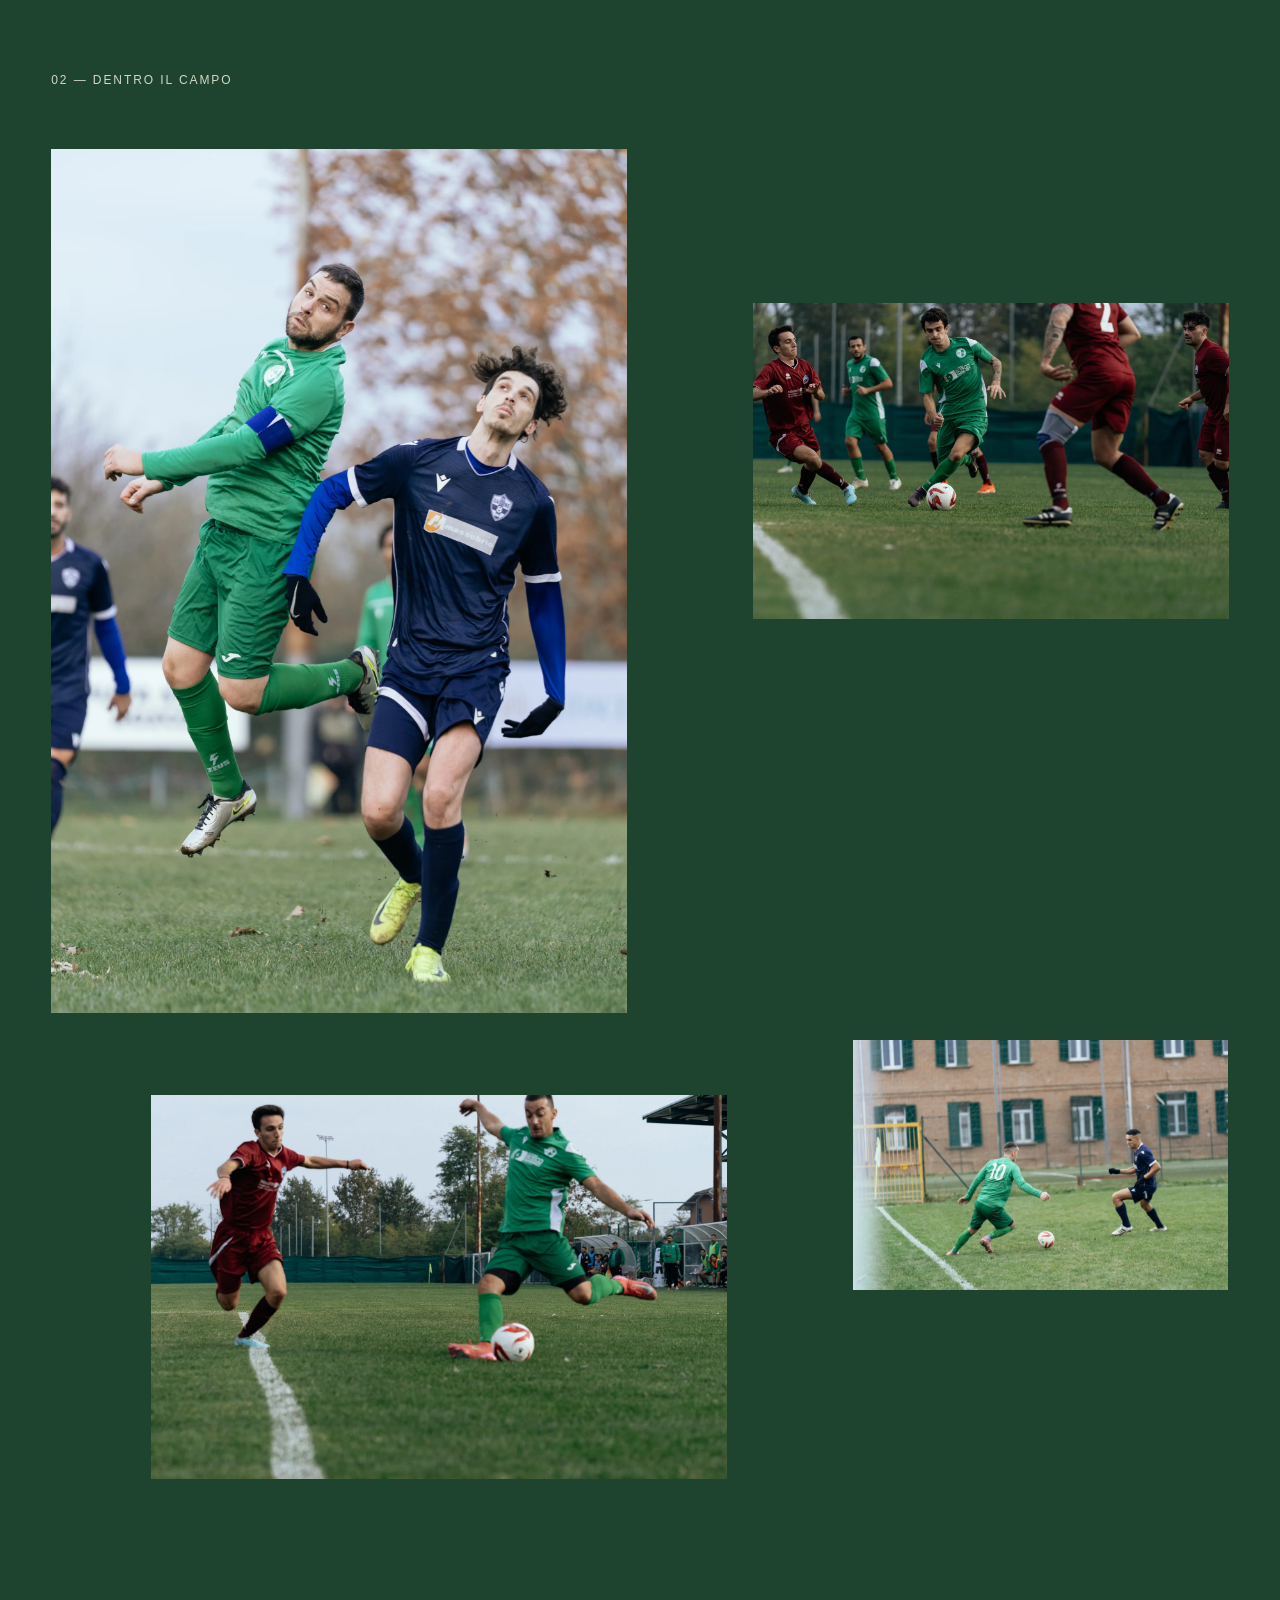
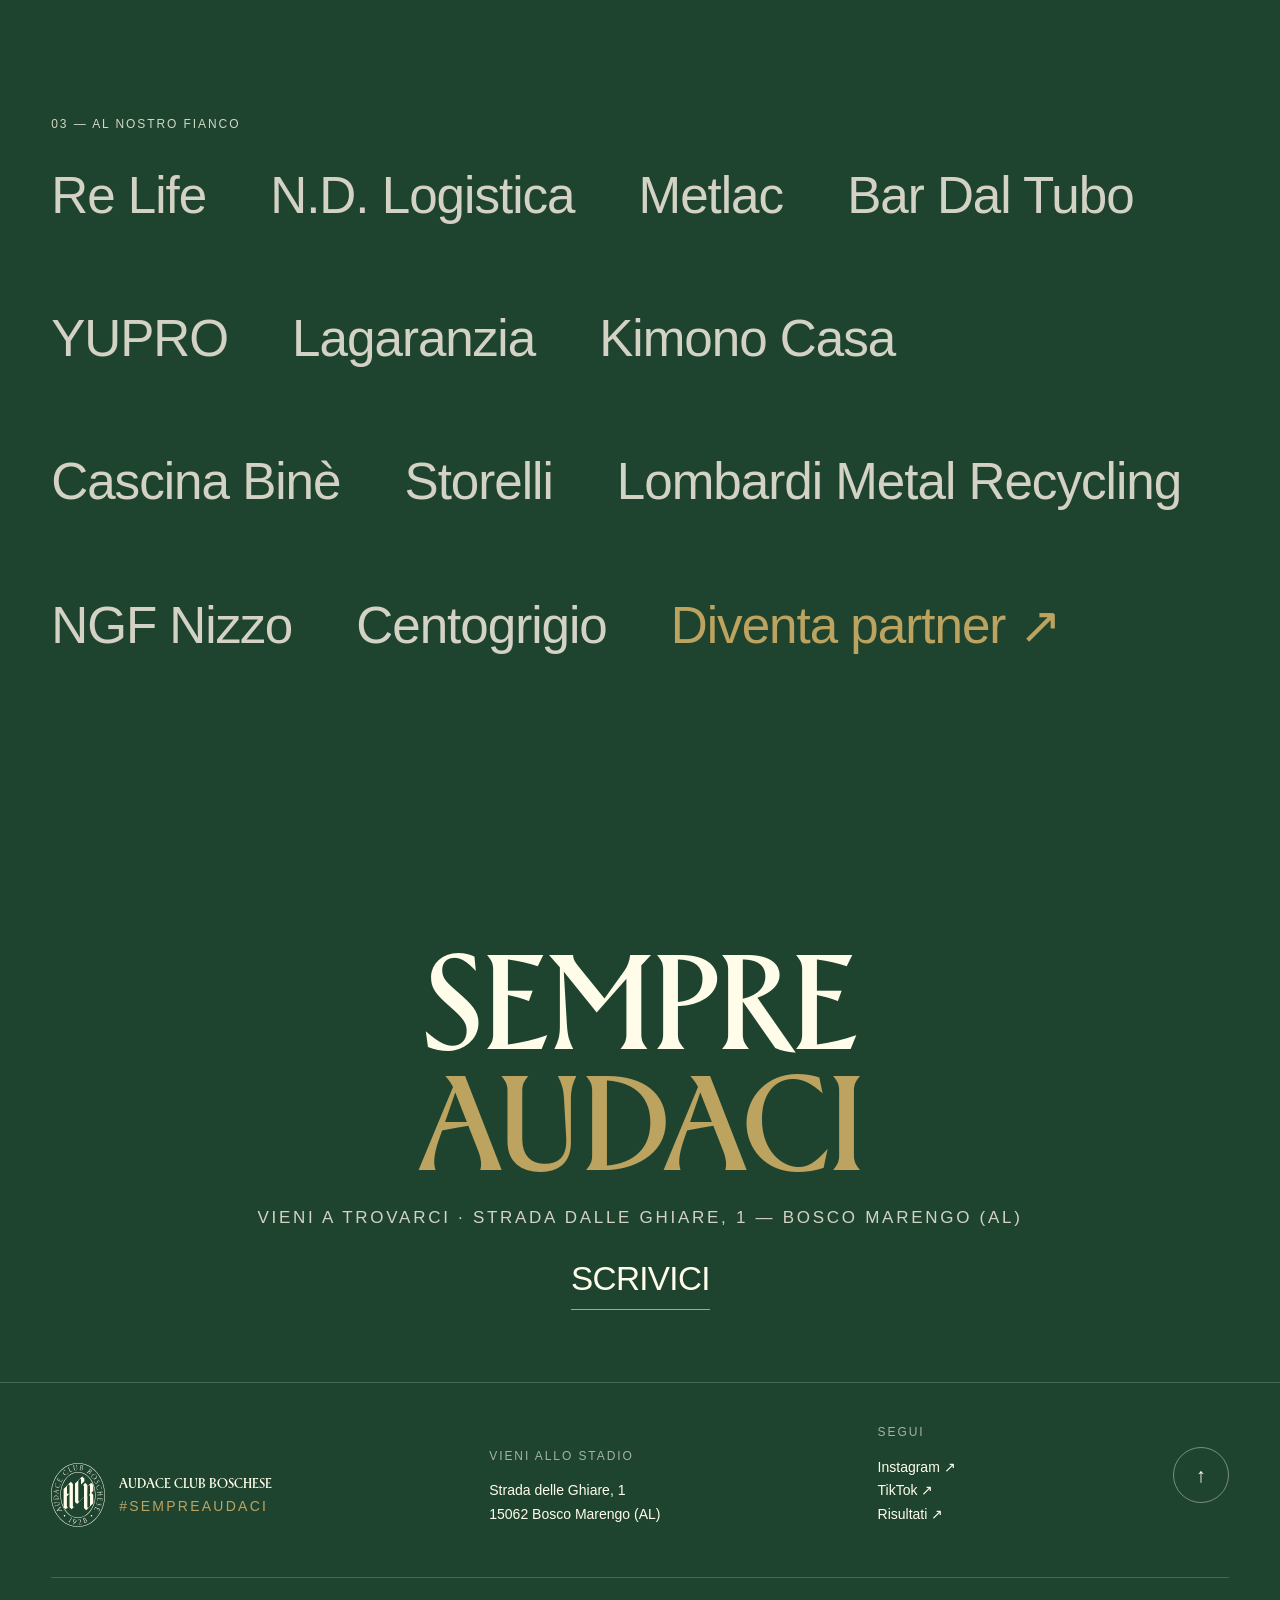
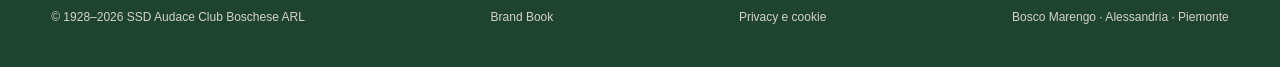
==== commit 372db584: "Design token: tokens.css unico per sito, caso studio e CMS (+ tokens.json) Co-Authored-By: Claude Op" ====
--- a/index.html
+++ b/index.html
@@ -15,7 +15,8 @@
 <meta property="og:image" content="assets/photos/hero-home.webp" />
 <meta property="og:type" content="website" />
 
-<link rel="stylesheet" href="assets/site.css?v=31" />
+<link rel="stylesheet" href="/assets/tokens.css?v=1" />
+<link rel="stylesheet" href="assets/site.css?v=32" />
 
 <script src="assets/vendor/gsap.min.js"></script>
 <script src="assets/vendor/ScrollTrigger.min.js"></script>
--- a/assets/tokens.css
+++ b/assets/tokens.css
@@ -0,0 +1,76 @@
+/* ==========================================================
+   Audace Club Boschese 1928 — design token
+   Fonte unica per il sito (site.css), il caso studio (brandbook.css) e le pagine del CMS.
+   Gli stessi valori sono in assets/tokens.json (formato Design Tokens, per Figma e altri strumenti).
+   ========================================================== */
+:root {
+  /* ---------- colore: palette ufficiale ---------- */
+  --verde:  #107947;   /* Verde Audace */
+  --bosco:  #1E4430;   /* Bosco: sfondo principale */
+  --gelso:  #185A3A;   /* Gelso */
+  --pietra: #D3D2C4;   /* Pietra */
+  --avorio: #FFFDE9;   /* Avorio */
+  --oro:    #BDA360;   /* Oro: accento, centenario */
+  --ink:    #12291D;   /* bosco profondo (ombre, fondi video) */
+  --nero:   #0A0E0C;   /* fondo dei video prima del caricamento */
+  /* canali RGB, per le trasparenze: rgb(var(--bosco-rgb) / .5) */
+  --verde-rgb:  16 121 71;
+  --bosco-rgb:  30 68 48;
+  --gelso-rgb:  24 90 58;
+  --pietra-rgb: 211 210 196;
+  --avorio-rgb: 255 253 233;
+  --oro-rgb:    189 163 96;
+  --ink-rgb:    18 41 29;
+
+  /* ---------- colore: ruoli ---------- */
+  --line-d:   rgb(var(--avorio-rgb) / .18);   /* linee su fondo scuro */
+  --line-l:   rgb(var(--bosco-rgb) / .2);     /* linee su fondo chiaro */
+  --line-ctl: rgb(var(--avorio-rgb) / .4);    /* contorni dei controlli su fondo scuro */
+  /* nomi storici del sito e del CMS */
+  --green: var(--bosco);
+  --green-2: var(--gelso);
+  --emerald: var(--verde);
+  --gold: var(--oro);
+  --cream: var(--avorio);
+  --cream-dim: var(--pietra);
+
+  /* ---------- carattere ---------- */
+  --f-display: 'Rector', Georgia, serif;                       /* titoli, sempre maiuscolo */
+  --f-body: 'Helvetica Neue', Helvetica, Arial, sans-serif;     /* testi e informazioni */
+  --f-pivs: 'PIVS', var(--f-display);                           /* il carattere del club */
+
+  /* ---------- dimensioni del testo ---------- */
+  --fs-meta: 12px;      /* etichette maiuscole */
+  --fs-xs: 13px;
+  --fs-s: 14px;
+  --fs-sm: 15px;
+  --fs-body: 16px;
+  --fs-m: 17px;
+  --fs-lead: clamp(18px, 1.55vw, 24px);
+  --fs-display-m: clamp(30px, 3.4vw, 56px);
+  --fs-display-l: clamp(46px, 7.4vw, 132px);
+  --fs-display-xl: clamp(54px, 10.5vw, 190px);
+
+  /* ---------- spazio e griglia ---------- */
+  --gut: clamp(16px, 4vw, 64px);           /* margine laterale e spazio tra colonne */
+  --pad: var(--gut);                       /* nome storico del sito */
+  --grid-w: 1440px;                        /* griglia dei contenuti */
+  --edge: max(var(--gut), calc((100vw - var(--grid-w)) / 2 + var(--gut)));   /* margine esterno: oltre 1440 il contenuto si centra */
+  --sec-y: clamp(88px, 15vh, 168px);       /* padding verticale di ogni sezione */
+  --head-gap: clamp(44px, 8vh, 88px);      /* tra intestazione e contenuto */
+
+  /* ---------- forme ---------- */
+  --r-pill: 99px;
+  --r-round: 50%;
+
+  /* ---------- movimento ---------- */
+  --ease: cubic-bezier(.2, .7, .1, 1);
+  --dur-200: .2s;
+  --dur-300: .3s;
+  --dur-350: .35s;
+  --dur-400: .4s;
+  --dur-500: .5s;
+  --dur-600: .6s;
+  --dur-800: .8s;
+  --dur-1100: 1.1s;
+}
--- a/assets/site.css
+++ b/assets/site.css
@@ -5,35 +5,7 @@
    Regola tipografica: MAI font-style italic.
    ============================================================ */
 
-:root {
-  /* palette ufficiale, stessi nomi del caso studio */
-  --verde: #107947;
-  --bosco: #1E4430;
-  --gelso: #185A3A;
-  --pietra: #D3D2C4;
-  --avorio: #FFFDE9;
-  --oro: #BDA360;
-  /* alias storici usati nelle pagine e nel CMS */
-  --green: var(--bosco);      /* sfondo */
-  --green-2: var(--gelso);
-  --emerald: var(--verde);
-  --gold: var(--oro);         /* accento */
-  --cream: var(--avorio);
-  --cream-dim: var(--pietra);
-
-  --f-display: 'Rector', Georgia, serif;
-  --f-body: 'Helvetica Neue', Helvetica, Arial, sans-serif;
-
-  /* sistema di spaziature, linee e testi del caso studio */
-  --pad: clamp(16px, 4vw, 64px);
-  --sec-y: clamp(88px, 15vh, 168px);
-  --head-gap: clamp(44px, 8vh, 88px);
-  --line-d: rgba(255,253,233,.18);
-  --line-ctl: rgba(255,253,233,.4);
-  --r-pill: 99px;
-  --fs-meta: 12px;
-  --ease: cubic-bezier(.2, .7, .1, 1);
-}
+/* I token (colori, caratteri, testi, spazi, movimento) sono in /assets/tokens.css, caricato prima di questo file. */
 
 /* Rector (brand): SOLO per i titoli grandi, sempre maiuscoli.
    Il file copre A-Z/0-9 senza accentate: i titoli non devono contenere À È É Ì Ò Ù. */
@@ -56,7 +28,7 @@
   color: var(--cream);
   font-family: var(--f-body);
   font-weight: 400;
-  font-size: 17px;
+  font-size: var(--fs-m);
   line-height: 1.55;
   overflow-x: clip; /* MAI overflow-x:hidden qui: il body diventerebbe scroll-container e Lenis si blocca */
   cursor: none;
@@ -103,8 +75,8 @@
 
 /* ============ CUSTOM CURSOR ============ */
 .cursor { position: fixed; top: 0; left: 0; z-index: 10000; pointer-events: none; mix-blend-mode: difference; will-change: transform; }
-.cursor__dot  { position: fixed; width: 6px; height: 6px; border-radius: 50%; background: var(--cream); transform: translate(-50%, -50%); }
-.cursor__ring { position: fixed; width: 40px; height: 40px; border: 1px solid var(--cream); border-radius: 50%; transform: translate(-50%, -50%); transition: width .35s var(--ease), height .35s var(--ease), opacity .3s; }
+.cursor__dot  { position: fixed; width: 6px; height: 6px; border-radius: var(--r-round); background: var(--cream); transform: translate(-50%, -50%); }
+.cursor__ring { position: fixed; width: 40px; height: 40px; border: 1px solid var(--cream); border-radius: var(--r-round); transform: translate(-50%, -50%); transition: width var(--dur-350) var(--ease), height var(--dur-350) var(--ease), opacity var(--dur-300); }
 .cursor__ring.is-hover { width: 74px; height: 74px; }
 @media (hover: none) { .cursor { display: none; } }
 
@@ -126,15 +98,15 @@
   position: fixed; top: 0; left: 0; width: 100%; z-index: 900;
   display: flex; align-items: center; justify-content: space-between;
   padding: 22px var(--pad);
-  transition: transform .5s var(--ease), background .5s var(--ease), padding .5s var(--ease);
+  transition: transform var(--dur-500) var(--ease), background var(--dur-500) var(--ease), padding var(--dur-500) var(--ease);
 }
 .nav.hidden { transform: translateY(-110%); }
-.nav.solid { background: rgba(30,68,48,0.86); backdrop-filter: blur(14px); padding-top: 14px; padding-bottom: 14px; }
+.nav.solid { background: rgb(var(--bosco-rgb) / .86); backdrop-filter: blur(14px); padding-top: 14px; padding-bottom: 14px; }
 .nav__brand { display: flex; align-items: center; }
 .nav__brand img { width: 44px; }
 .nav__links { display: flex; gap: 34px; align-items: center; }
 .nav__links a { position: relative; font-size: var(--fs-meta); letter-spacing: .16em; text-transform: uppercase; padding: 4px 0; }
-.nav__links a::after { content: ''; position: absolute; left: 0; bottom: 0; width: 0; height: 1px; background: var(--gold); transition: width .4s var(--ease); }
+.nav__links a::after { content: ''; position: absolute; left: 0; bottom: 0; width: 0; height: 1px; background: var(--gold); transition: width var(--dur-400) var(--ease); }
 .nav__links a:hover::after, .nav__links a.active::after { width: 100%; }
 .nav__cta { border: 1px solid var(--line-ctl); border-radius: var(--r-pill); padding: 10px 18px !important; }
 .nav__cta::after { display: none; }
@@ -143,14 +115,14 @@
 @media (max-width: 860px) {
   .nav__links { display: none; }
   .nav__burger { display: flex; flex-direction: column; gap: 5px; width: 34px; cursor: pointer; }
-  .nav__burger span { height: 1.5px; background: var(--cream); width: 100%; transition: .4s var(--ease); }
+  .nav__burger span { height: 1.5px; background: var(--cream); width: 100%; transition: var(--dur-400) var(--ease); }
   .nav__brand span { display: none; }
 }
 
 /* mobile menu */
 .menu {
   position: fixed; inset: 0; z-index: 890; background: var(--green-2);
-  clip-path: inset(0 0 100% 0); transition: clip-path .8s var(--ease);
+  clip-path: inset(0 0 100% 0); transition: clip-path var(--dur-800) var(--ease);
   display: flex; flex-direction: column; justify-content: center; padding: var(--pad);
 }
 .menu.open { clip-path: inset(0 0 0 0); }
@@ -164,7 +136,7 @@
 .hero { position: relative; height: 100svh; min-height: 620px; overflow: hidden; }
 .hero__media { position: absolute; inset: -12% 0; will-change: transform; }
 .hero__media img { width: 100%; height: 100%; object-fit: cover; }
-.hero__media::after { content: ''; position: absolute; inset: 0; background: linear-gradient(180deg, rgba(30,68,48,0.55) 0%, rgba(30,68,48,0.1) 40%, rgba(30,68,48,0.85) 100%); }
+.hero__media::after { content: ''; position: absolute; inset: 0; background: linear-gradient(180deg, rgb(var(--bosco-rgb) / .55) 0%, rgb(var(--bosco-rgb) / .1) 40%, rgb(var(--bosco-rgb) / .85) 100%); }
 .hero__inner { position: absolute; inset: 0; z-index: 2; display: flex; flex-direction: column; justify-content: space-between; padding: calc(var(--pad) + 60px) var(--pad) var(--pad); }
 .hero__top { display: flex; justify-content: space-between; gap: 20px; flex-wrap: wrap; color: var(--cream); }
 .hero__title { align-self: flex-start; }
@@ -181,7 +153,7 @@
   pointer-events: none;
 }
 .hero__badge canvas, .hero__badge img { width: 100%; height: 100%; display: block; }
-.hero__tag { max-width: 340px; font-size: 15px; line-height: 1.5; color: var(--cream); }
+.hero__tag { max-width: 340px; font-size: var(--fs-sm); line-height: 1.5; color: var(--cream); }
 .hero__scroll { display: flex; align-items: center; gap: 12px; }
 .hero__scroll .dotline { width: 60px; height: 1px; background: var(--cream); transform-origin: left; animation: pulse 2.4s var(--ease) infinite; }
 @keyframes pulse { 0%,100% { transform: scaleX(0.4); opacity: .5; } 50% { transform: scaleX(1); opacity: 1; } }
@@ -197,9 +169,9 @@
 
 /* ============ PAGE HERO (pagine interne) ============ */
 .phero { padding: calc(var(--pad) + 14vh) var(--pad) var(--head-gap); }
-.phero__title { font-size: clamp(54px, 10.5vw, 190px); text-transform: uppercase; max-width: 12ch; }
+.phero__title { font-size: var(--fs-display-xl); text-transform: uppercase; max-width: 12ch; }
 .phero__title em { color: var(--gold); }
-.phero__sub { margin-top: 28px; max-width: 34em; font-size: clamp(18px, 1.55vw, 24px); line-height: 1.45; color: var(--cream); }
+.phero__sub { margin-top: 28px; max-width: 34em; font-size: var(--fs-lead); line-height: 1.45; color: var(--cream); }
 
 /* ============ MARQUEE — Helvetica ALL CAPS REGULAR ============ */
 .marquee { border-top: 1px solid var(--line-d); border-bottom: 1px solid var(--line-d); overflow: hidden; padding: 22px 0; background: var(--green); }
@@ -225,7 +197,7 @@
 /* inline (non inline-block): così i legami nbsp valgono anche tra span ed <em> */
 .manifest-text .w { display: inline; will-change: opacity; }
 .manifesto__foot { margin-top: clamp(40px, 6vw, 80px); display: flex; gap: clamp(30px, 6vw, 90px); flex-wrap: wrap; max-width: 760px; }
-.manifesto__foot p { font-family: var(--f-body); font-size: 17px; line-height: 1.55; color: var(--cream-dim); font-weight: 400; max-width: 34em; letter-spacing: 0; }
+.manifesto__foot p { font-family: var(--f-body); font-size: var(--fs-m); line-height: 1.55; color: var(--cream-dim); font-weight: 400; max-width: 34em; letter-spacing: 0; }
 
 /* ============ STATS ============ */
 .stats { display: grid; grid-template-columns: repeat(4, 1fr); column-gap: var(--pad); border-top: 1px solid var(--line-d); }
@@ -239,14 +211,14 @@
 .break--short { height: 72svh; min-height: 460px; }
 .break__media { position: absolute; inset: -15% 0; will-change: transform; }
 .break__media img, .break__media video { width: 100%; height: 100%; object-fit: cover; }
-.break__media::after { content: ''; position: absolute; inset: 0; background: rgba(30,68,48,0.35); }
+.break__media::after { content: ''; position: absolute; inset: 0; background: rgb(var(--bosco-rgb) / .35); }
 .break__text { position: relative; z-index: 2; text-align: center; padding: 0 var(--pad); }
-.break__text .display { font-size: clamp(54px, 10.5vw, 190px); text-transform: uppercase; }
+.break__text .display { font-size: var(--fs-display-xl); text-transform: uppercase; }
 
 /* ============ GALLERY (home) ============ */
 .gallery { display: grid; grid-template-columns: repeat(12, 1fr); gap: clamp(14px, 2vw, 34px); align-items: start; }
 .g-item { overflow: hidden; position: relative; }
-.g-item img { width: 100%; height: auto; display: block; transition: transform 1.1s var(--ease); will-change: transform; }
+.g-item img { width: 100%; height: auto; display: block; transition: transform var(--dur-1100) var(--ease); will-change: transform; }
 .g-item:hover img { transform: scale(1.06); }
 .g-item figcaption { position: absolute; left: 16px; bottom: 14px; z-index: 2; color: var(--cream); mix-blend-mode: difference; }
 .g-1 { grid-column: 1 / 7; }
@@ -268,8 +240,8 @@
 .split__media img { width: 100%; height: 100%; object-fit: cover; }
 .split__media--tall { }
 .split__media--wide { aspect-ratio: 4/3; }
-.split__body h3 { font-family: var(--f-display); font-weight: 500; font-size: clamp(30px, 3.4vw, 56px); line-height: .95; margin-bottom: 28px; text-transform: uppercase; }
-.split__body p { font-size: 17px; line-height: 1.55; color: var(--cream-dim); max-width: 34em; }
+.split__body h3 { font-family: var(--f-display); font-weight: 500; font-size: var(--fs-display-m); line-height: .95; margin-bottom: 28px; text-transform: uppercase; }
+.split__body p { font-size: var(--fs-m); line-height: 1.55; color: var(--cream-dim); max-width: 34em; }
 .split__body p + p { margin-top: 18px; }
 @media (max-width: 820px) {
   .split { grid-template-columns: 1fr; }
@@ -283,10 +255,10 @@
 .card__k { display: flex; justify-content: space-between; color: var(--cream-dim); margin-bottom: 60px; }
 .card__t { font-family: var(--f-body); font-weight: 400; font-size: clamp(24px, 2.4vw, 34px); line-height: 1.1; letter-spacing: -.02em; }
 .card:hover .card__t { color: var(--gold); }
-.card__arrow { margin-top: 26px; color: var(--cream-dim); font-size: 13px; display: inline-flex; gap: 8px; align-items: center; }
+.card__arrow { margin-top: 26px; color: var(--cream-dim); font-size: var(--fs-xs); display: inline-flex; gap: 8px; align-items: center; }
 .card:hover .card__arrow { color: var(--cream); }
 .card:hover .card__arrow span { transform: translateX(6px); }
-.card__arrow span { transition: transform .4s var(--ease); }
+.card__arrow span { transition: transform var(--dur-400) var(--ease); }
 
 /* journal esteso con immagini (pagina off the pitch) */
 .otp-grid { display: grid; grid-template-columns: repeat(12, 1fr); gap: clamp(18px, 2.6vw, 40px) clamp(14px, 2vw, 34px); }
@@ -294,7 +266,7 @@
 .otp--wide { grid-column: span 6; }
 .otp__media { overflow: hidden; margin-bottom: 20px; }
 .otp--wide .otp__media { }
-.otp__media img { width: 100%; height: 100%; object-fit: cover; transition: transform 1.1s var(--ease); }
+.otp__media img { width: 100%; height: 100%; object-fit: cover; transition: transform var(--dur-1100) var(--ease); }
 .otp:hover .otp__media img { transform: scale(1.06); }
 .otp__k { display: flex; justify-content: space-between; color: var(--cream-dim); margin-bottom: 12px; }
 .otp__t { font-family: var(--f-body); font-weight: 400; font-size: clamp(24px, 2.6vw, 38px); line-height: 1.1; letter-spacing: -.02em; }
@@ -303,7 +275,7 @@
 
 /* ============ PARTNERS ============ */
 .partners__row { display: flex; flex-wrap: wrap; gap: clamp(30px, 5vw, 80px); align-items: baseline; }
-.partners__row a { font-family: var(--f-body); font-weight: 400; letter-spacing: -.02em; font-size: clamp(26px, 4vw, 52px); color: var(--cream-dim); transition: color .4s; }
+.partners__row a { font-family: var(--f-body); font-weight: 400; letter-spacing: -.02em; font-size: clamp(26px, 4vw, 52px); color: var(--cream-dim); transition: color var(--dur-400); }
 .partners__row a:hover { color: var(--cream); }
 
 /* ============ CONTATTI ============ */
@@ -311,7 +283,7 @@
 .contact-mail:hover { color: var(--gold); }
 .contact-list { margin-top: clamp(36px, 5vw, 64px); display: grid; gap: 26px; }
 .contact-list .label { color: var(--cream); opacity: .6; margin-bottom: 8px; display: block; }
-.contact-list p, .contact-list a { font-size: 17px; line-height: 1.65; color: var(--cream); display: block; }
+.contact-list p, .contact-list a { font-size: var(--fs-m); line-height: 1.65; color: var(--cream); display: block; }
 .contact-list a:hover { color: var(--gold); }
 
 /* ============ FORM — stile editoriale ============ */
@@ -343,7 +315,7 @@
   line-height: 1.25;
   padding: 8px 0 16px;
   border-radius: 0;
-  transition: background-size .6s var(--ease);
+  transition: background-size var(--dur-600) var(--ease);
   outline: none;
   appearance: none;
   -webkit-appearance: none;
@@ -352,8 +324,8 @@
 .field input:focus, .field textarea:focus { background-size: 100% 2px, 100% 1px; }
 .field input::placeholder, .field textarea::placeholder {
   font-family: var(--f-body);
-  font-size: 14px; font-weight: 400;
-  color: rgba(211,210,196,0.4);
+  font-size: var(--fs-s); font-weight: 400;
+  color: rgb(var(--pietra-rgb) / .4);
   letter-spacing: 0.02em;
 }
 .field textarea { resize: vertical; min-height: 120px; }
@@ -373,8 +345,8 @@
   border: 1px solid var(--line-ctl); border-radius: var(--r-pill);
   color: var(--cream);
   font-family: var(--f-body);
-  font-size: 13px; letter-spacing: .08em; text-transform: uppercase;
-  transition: border-color .3s var(--ease), background .3s var(--ease), color .3s var(--ease);
+  font-size: var(--fs-xs); letter-spacing: .08em; text-transform: uppercase;
+  transition: border-color var(--dur-300) var(--ease), background var(--dur-300) var(--ease), color var(--dur-300) var(--ease);
 }
 .pill:hover span { border-color: var(--cream); }
 .pill input:checked + span { background: var(--verde); border-color: var(--verde); color: var(--avorio); }
@@ -385,15 +357,15 @@
   border: 1px solid var(--line-ctl); border-radius: var(--r-pill);
   color: var(--cream); background: transparent;
   font-family: var(--f-body);
-  font-size: 13px; letter-spacing: .08em; text-transform: uppercase; font-weight: 400;
+  font-size: var(--fs-xs); letter-spacing: .08em; text-transform: uppercase; font-weight: 400;
   padding: 16px 30px; cursor: pointer;
-  transition: background .4s var(--ease), color .4s var(--ease);
+  transition: background var(--dur-400) var(--ease), color var(--dur-400) var(--ease);
 }
 .btn:hover { background: var(--verde); border-color: var(--verde); color: var(--avorio); }
 .btn--ghost { border-color: var(--line-ctl); }
 .btn--ghost:hover { background: var(--avorio); border-color: var(--avorio); color: var(--bosco); }
 .form__actions { grid-column: 1 / -1; display: flex; gap: 18px; flex-wrap: wrap; align-items: center; margin-top: 16px; }
-.form__actions .btn[type="submit"], .form__actions .btn:first-child { padding: 20px 44px; font-size: 13px; }
+.form__actions .btn[type="submit"], .form__actions .btn:first-child { padding: 20px 44px; font-size: var(--fs-xs); }
 @media (max-width: 700px) { .form { grid-template-columns: 1fr; gap: 40px; } }
 
 /* ============ CAROSELLO ============ */
@@ -417,10 +389,10 @@
 .carousel__slide img { width: 100%; height: 100%; object-fit: cover; pointer-events: none; }
 .carousel__nav { display: flex; gap: 12px; margin-top: 24px; }
 .carousel__btn {
-  width: 52px; height: 52px; border-radius: 50%;
+  width: 52px; height: 52px; border-radius: var(--r-round);
   border: 1px solid var(--line-ctl); background: transparent;
   color: var(--cream); font: 300 20px/1 var(--f-body); cursor: pointer;
-  transition: background .3s var(--ease), border-color .3s var(--ease), color .3s var(--ease);
+  transition: background var(--dur-300) var(--ease), border-color var(--dur-300) var(--ease), color var(--dur-300) var(--ease);
 }
 .carousel__btn:hover { background: var(--avorio); border-color: var(--avorio); color: var(--bosco); }
 
@@ -428,49 +400,49 @@
 .store-grid { display: grid; grid-template-columns: 1fr 1fr; gap: clamp(30px, 5vw, 80px); align-items: start; }
 @media (max-width: 820px) { .store-grid { grid-template-columns: 1fr; } }
 .product__media { overflow: hidden; }
-.product__media img { width: 100%; height: 100%; object-fit: contain; transition: transform 1.1s var(--ease); }
+.product__media img { width: 100%; height: 100%; object-fit: contain; transition: transform var(--dur-1100) var(--ease); }
 .product:hover .product__media img { transform: scale(1.05); }
 .product__name { font-family: var(--f-display); font-weight: 500; font-size: clamp(26px, 3vw, 44px); line-height: 1.05; text-transform: uppercase; margin-top: 26px; }
-.product__desc { margin-top: 12px; color: var(--cream-dim); font-size: 17px; line-height: 1.55; max-width: 34em; }
+.product__desc { margin-top: 12px; color: var(--cream-dim); font-size: var(--fs-m); line-height: 1.55; max-width: 34em; }
 .product__price { margin-top: 16px; font: 500 clamp(28px, 2.8vw, 40px)/1 'Rector', 'Helvetica Neue', sans-serif; color: var(--oro); }
 .sizes { display: flex; gap: 10px; flex-wrap: wrap; margin-top: 22px; }
 .size {
   min-width: 48px; padding: 12px 14px; text-align: center;
   border: 1px solid var(--line-ctl); border-radius: var(--r-pill);
   background: transparent; color: var(--cream); cursor: pointer;
-  font-family: var(--f-body); font-size: 13px; letter-spacing: 0.06em;
-  transition: border-color .3s, background .3s, color .3s;
+  font-family: var(--f-body); font-size: var(--fs-xs); letter-spacing: 0.06em;
+  transition: border-color var(--dur-300), background var(--dur-300), color var(--dur-300);
 }
 .size:hover { border-color: var(--cream); }
 .size.active { background: var(--verde); border-color: var(--verde); color: var(--avorio); }
 .product .btn { margin-top: 26px; }
 .product .btn[aria-disabled="true"] { opacity: 0.45; cursor: not-allowed; }
 .product .btn[aria-disabled="true"]:hover { background: transparent; color: var(--cream); }
-.store-note { margin-top: var(--head-gap); color: var(--cream-dim); font-size: 13px; line-height: 1.6; max-width: 54em; }
+.store-note { margin-top: var(--head-gap); color: var(--cream-dim); font-size: var(--fs-xs); line-height: 1.6; max-width: 54em; }
 
 /* ============ CTA / FOOTER ============ */
 .cta { text-align: center; padding: var(--sec-y) var(--pad) var(--head-gap); }
-.cta__big { font-size: clamp(54px, 10.5vw, 190px); line-height: .9; text-transform: uppercase; }
-.cta__sub { margin-top: 28px; color: var(--cream-dim); font-size: 17px; }
+.cta__big { font-size: var(--fs-display-xl); line-height: .9; text-transform: uppercase; }
+.cta__sub { margin-top: 28px; color: var(--cream-dim); font-size: var(--fs-m); }
 .cta__mail { display: inline-block; margin-top: 22px; font-family: var(--f-body); font-weight: 400; letter-spacing: -.02em; font-size: clamp(20px, 2.6vw, 34px); border-bottom: 1px solid var(--gold); padding-bottom: 4px; }
 .cta__mail:hover { color: var(--gold); }
 
 footer { border-top: 1px solid var(--line-d); padding: 40px var(--pad); display: flex; justify-content: space-between; align-items: flex-end; gap: 30px; flex-wrap: wrap; }
 .foot__col h4 { color: var(--cream); opacity: .6; font-weight: 400; font-size: var(--fs-meta); letter-spacing: .16em; text-transform: uppercase; margin-bottom: 14px; }
-.foot__col a, .foot__col p { display: block; font-size: 14px; line-height: 1.7; color: var(--cream); }
+.foot__col a, .foot__col p { display: block; font-size: var(--fs-s); line-height: 1.7; color: var(--cream); }
 .foot__col a:hover { color: var(--gold); }
 .foot__name { font: 500 18px/1 var(--f-display); text-transform: uppercase; }
 .foot__brand { display: flex; align-items: center; gap: 14px; }
 .foot__brand img { width: 54px; }
-.foot__legal { width: 100%; display: flex; justify-content: space-between; gap: 20px; flex-wrap: wrap; color: var(--cream-dim); font-size: 12px; padding-top: 30px; border-top: 1px solid var(--line-d); margin-top: 20px; }
+.foot__legal { width: 100%; display: flex; justify-content: space-between; gap: 20px; flex-wrap: wrap; color: var(--cream-dim); font-size: var(--fs-meta); padding-top: 30px; border-top: 1px solid var(--line-d); margin-top: 20px; }
 
 /* torna all'inizio */
 .totop {
   width: 56px; height: 56px; flex: 0 0 56px;
   display: grid; place-items: center; align-self: center;
-  border: 1px solid var(--line-ctl); border-radius: 50%;
+  border: 1px solid var(--line-ctl); border-radius: var(--r-round);
   color: var(--cream); font: 300 20px/1 var(--f-body);
-  transition: background .35s var(--ease), border-color .35s var(--ease), color .35s var(--ease), transform .35s var(--ease);
+  transition: background var(--dur-350) var(--ease), border-color var(--dur-350) var(--ease), color var(--dur-350) var(--ease), transform var(--dur-350) var(--ease);
 }
 .totop:hover { background: var(--avorio); border-color: var(--avorio); color: var(--bosco); transform: translateY(-4px); }
 
@@ -493,24 +465,24 @@
 /* controlli fuori dalla foto: sempre visibili, anche su touch (accessibilità) */
 .pgal__nav { display: flex; align-items: center; justify-content: space-between; gap: 16px; margin-top: 10px; padding: 6px; }  /* padding: il contorno di focus non viene tagliato */
 .pgal__btn {
-  flex: 0 0 auto; width: 48px; height: 48px; border-radius: 50%;
+  flex: 0 0 auto; width: 48px; height: 48px; border-radius: var(--r-round);
   border: 1px solid var(--line-ctl); background: transparent;
   color: var(--cream); font: 300 20px/1 var(--f-body); cursor: pointer;
   display: grid; place-items: center;
-  transition: background .3s, border-color .3s, color .3s, opacity .3s;
+  transition: background var(--dur-300), border-color var(--dur-300), color var(--dur-300), opacity var(--dur-300);
 }
 .pgal__btn:hover:not(:disabled) { background: var(--avorio); border-color: var(--avorio); color: var(--bosco); }
 .pgal__btn:disabled { opacity: .3; cursor: default; }
 .pgal__dots { display: flex; justify-content: center; flex-wrap: wrap; gap: 4px; }
 /* area di tocco 24px, pallino visibile 8px */
 .pgal__dot { width: 24px; height: 24px; padding: 0; border: 0; background: none; cursor: pointer; display: grid; place-items: center; }
-.pgal__dot::before { content: ''; width: 8px; height: 8px; border-radius: 50%; border: 1px solid rgba(255,253,233,.6); transition: background .3s, border-color .3s, transform .3s; }
+.pgal__dot::before { content: ''; width: 8px; height: 8px; border-radius: var(--r-round); border: 1px solid rgb(var(--avorio-rgb) / .6); transition: background var(--dur-300), border-color var(--dur-300), transform var(--dur-300); }
 .pgal__dot:hover::before { border-color: var(--avorio); }
 .pgal__dot.is-on::before { background: var(--avorio); border-color: var(--avorio); transform: scale(1.25); }
-.foot__legal a { color: inherit; text-decoration: none; transition: color .3s var(--ease); }
+.foot__legal a { color: inherit; text-decoration: none; transition: color var(--dur-300) var(--ease); }
 .foot__legal a:hover { color: var(--gold); }
 :focus-visible { outline: 2px solid var(--oro); outline-offset: 3px; }
 
 /* nota privacy sotto i moduli */
-.form__privacy { grid-column: 1 / -1; margin: 6px 0 0; font-size: 12px; line-height: 1.6; color: var(--cream-dim); }
-.form__privacy a { color: var(--gold); text-decoration: none; border-bottom: 1px solid rgba(189,163,96,.4); }
+.form__privacy { grid-column: 1 / -1; margin: 6px 0 0; font-size: var(--fs-meta); line-height: 1.6; color: var(--cream-dim); }
+.form__privacy a { color: var(--gold); text-decoration: none; border-bottom: 1px solid rgb(var(--oro-rgb) / .4); }
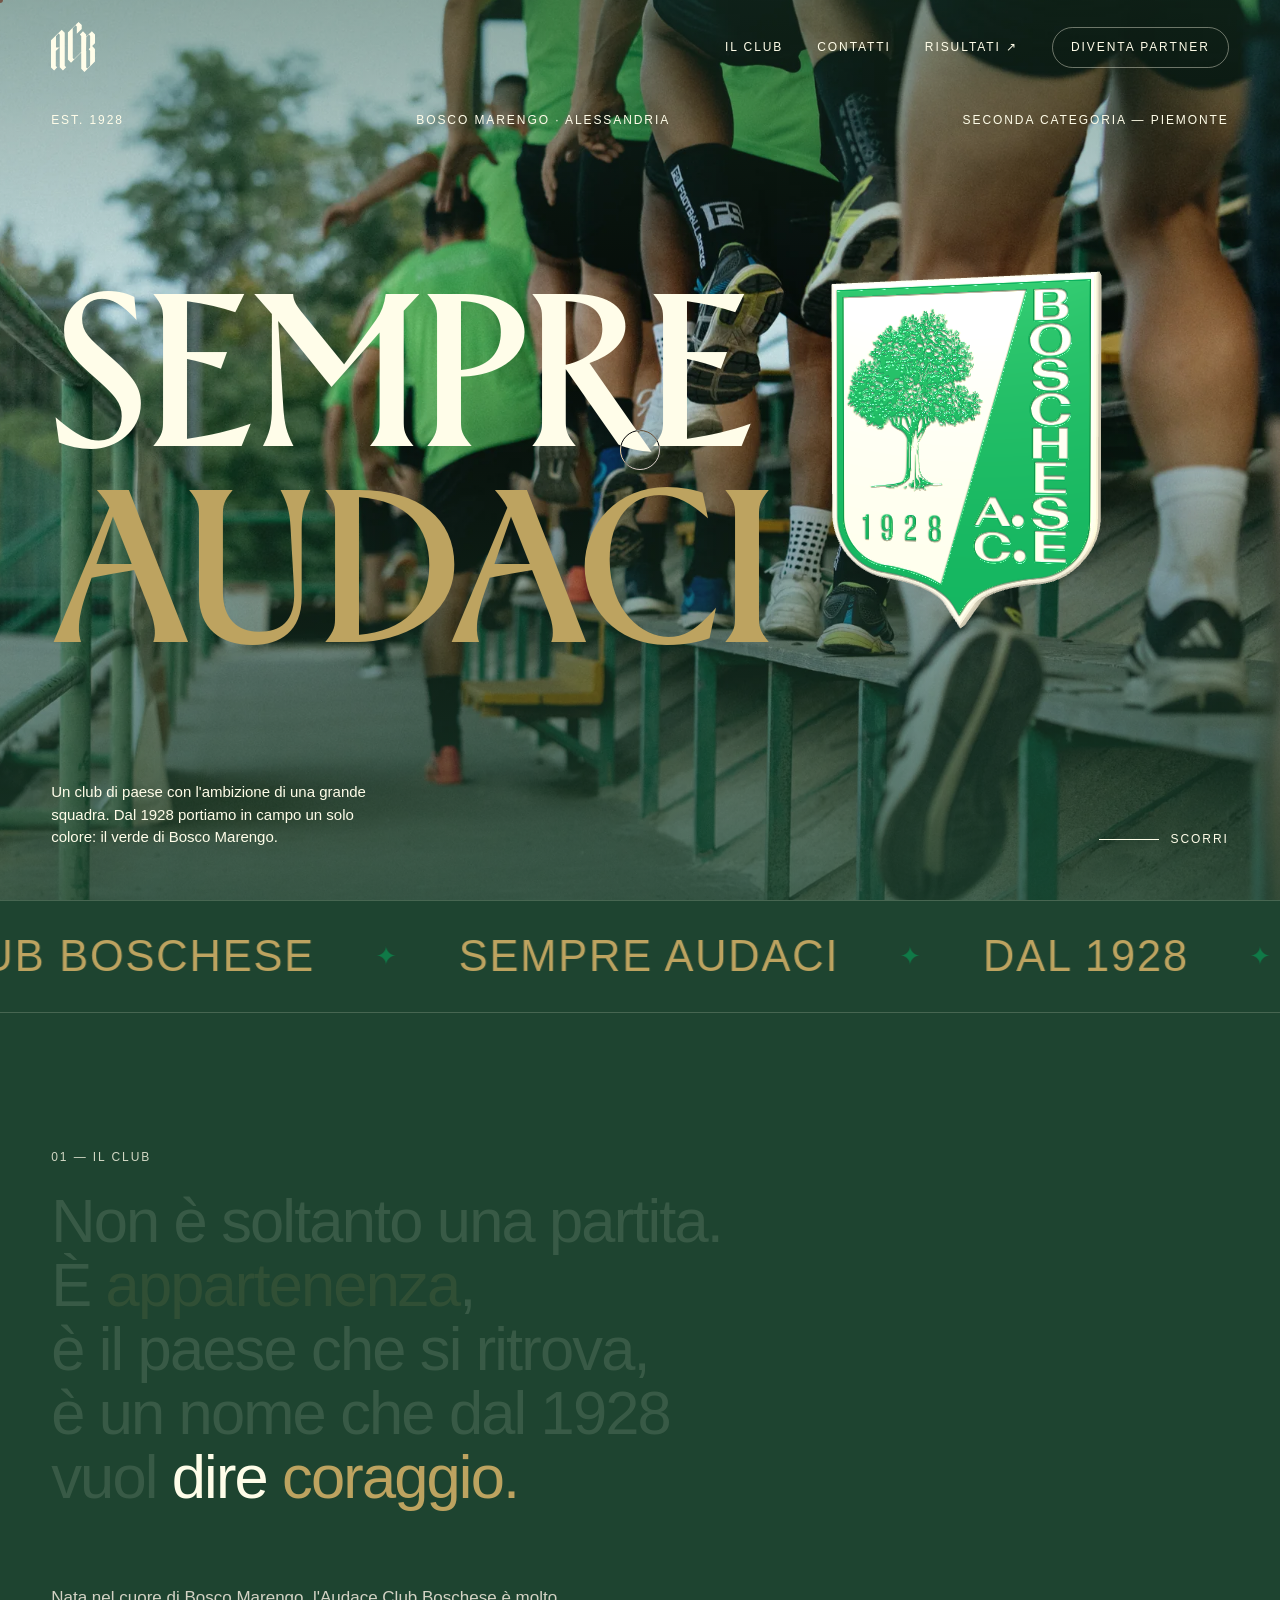
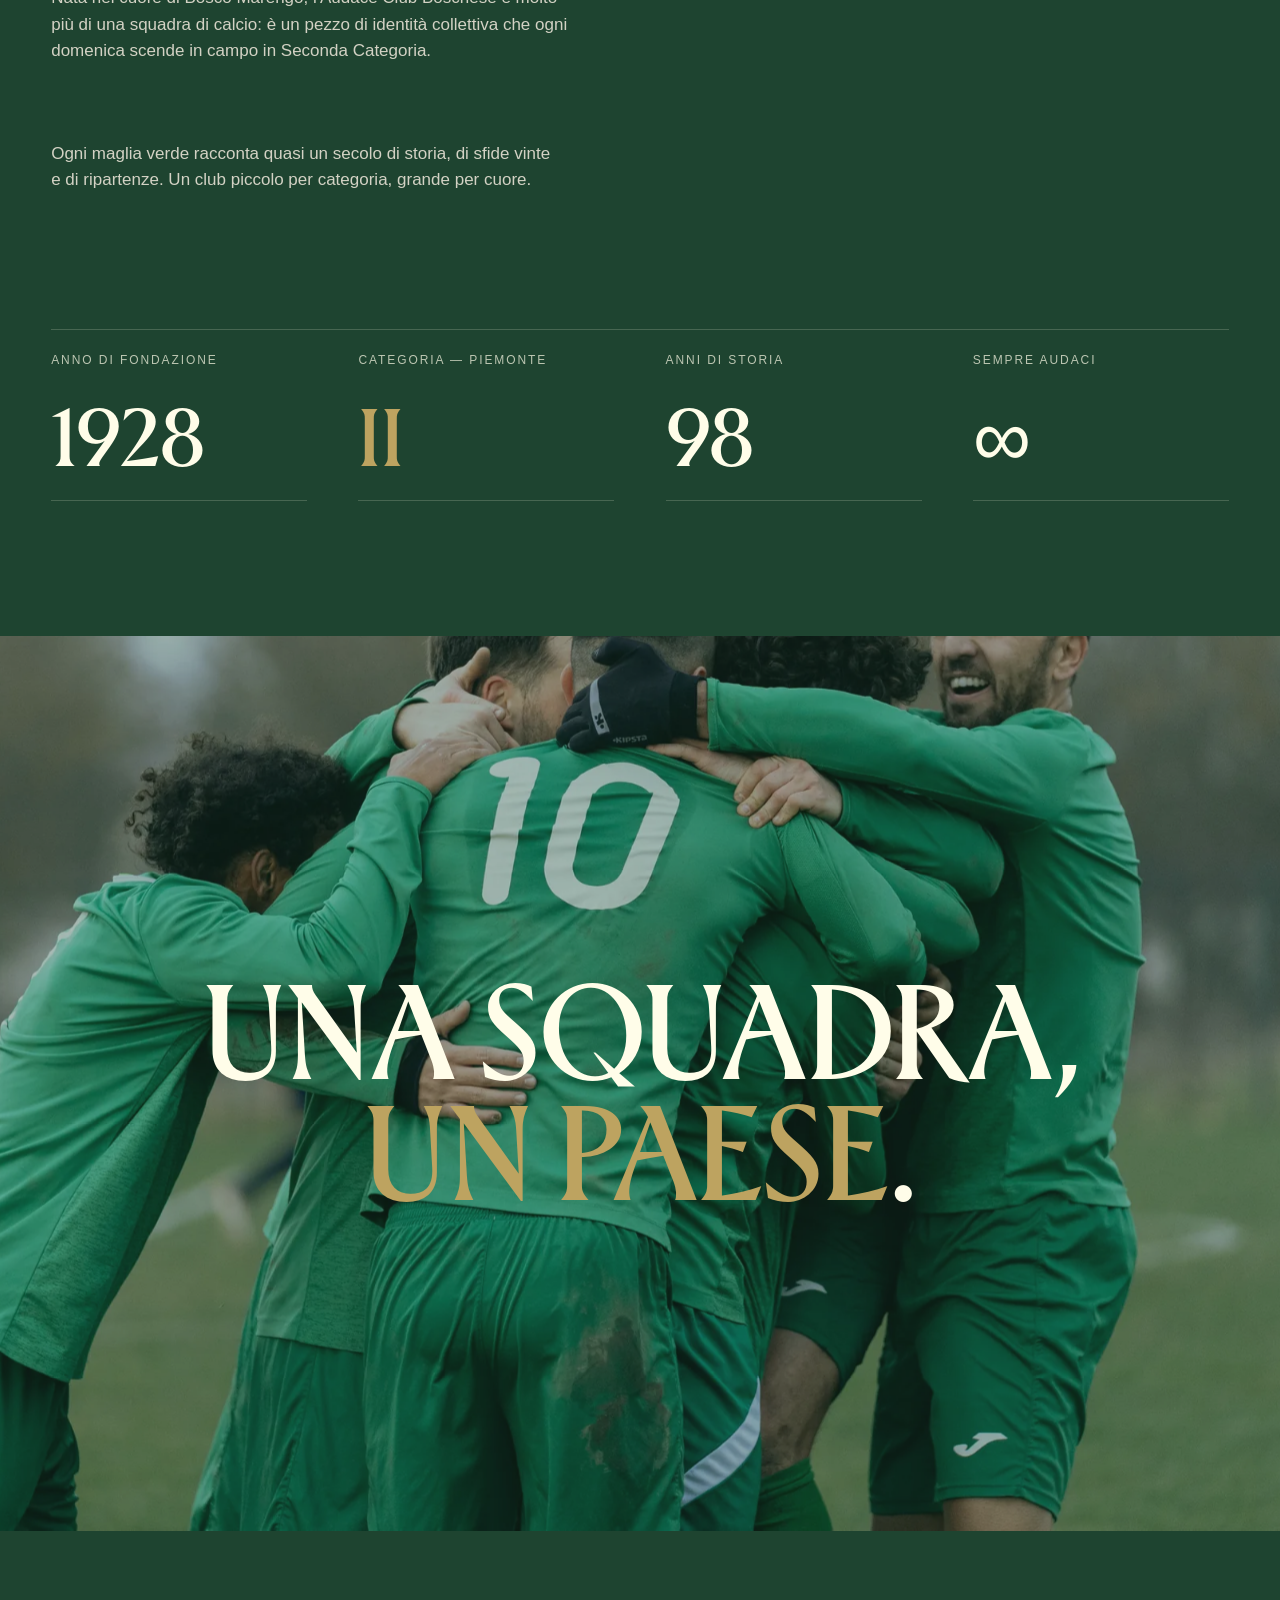
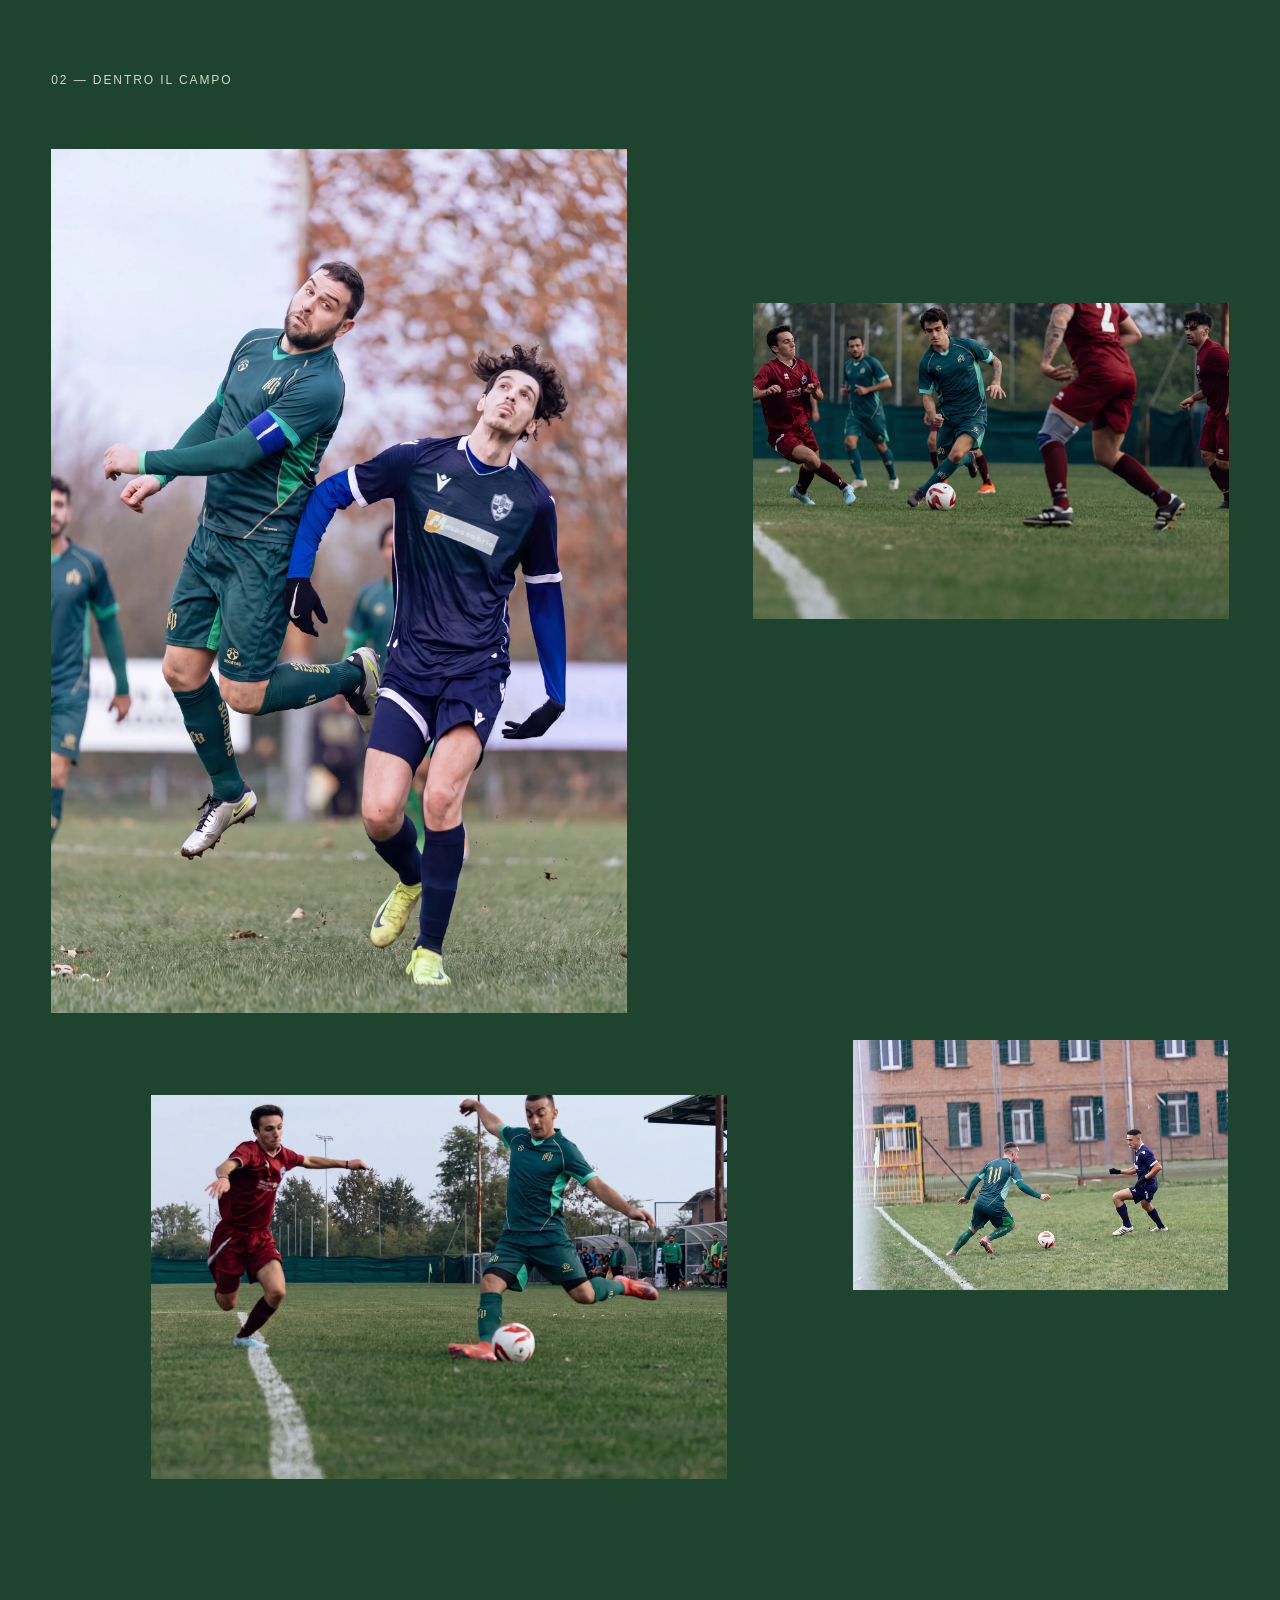
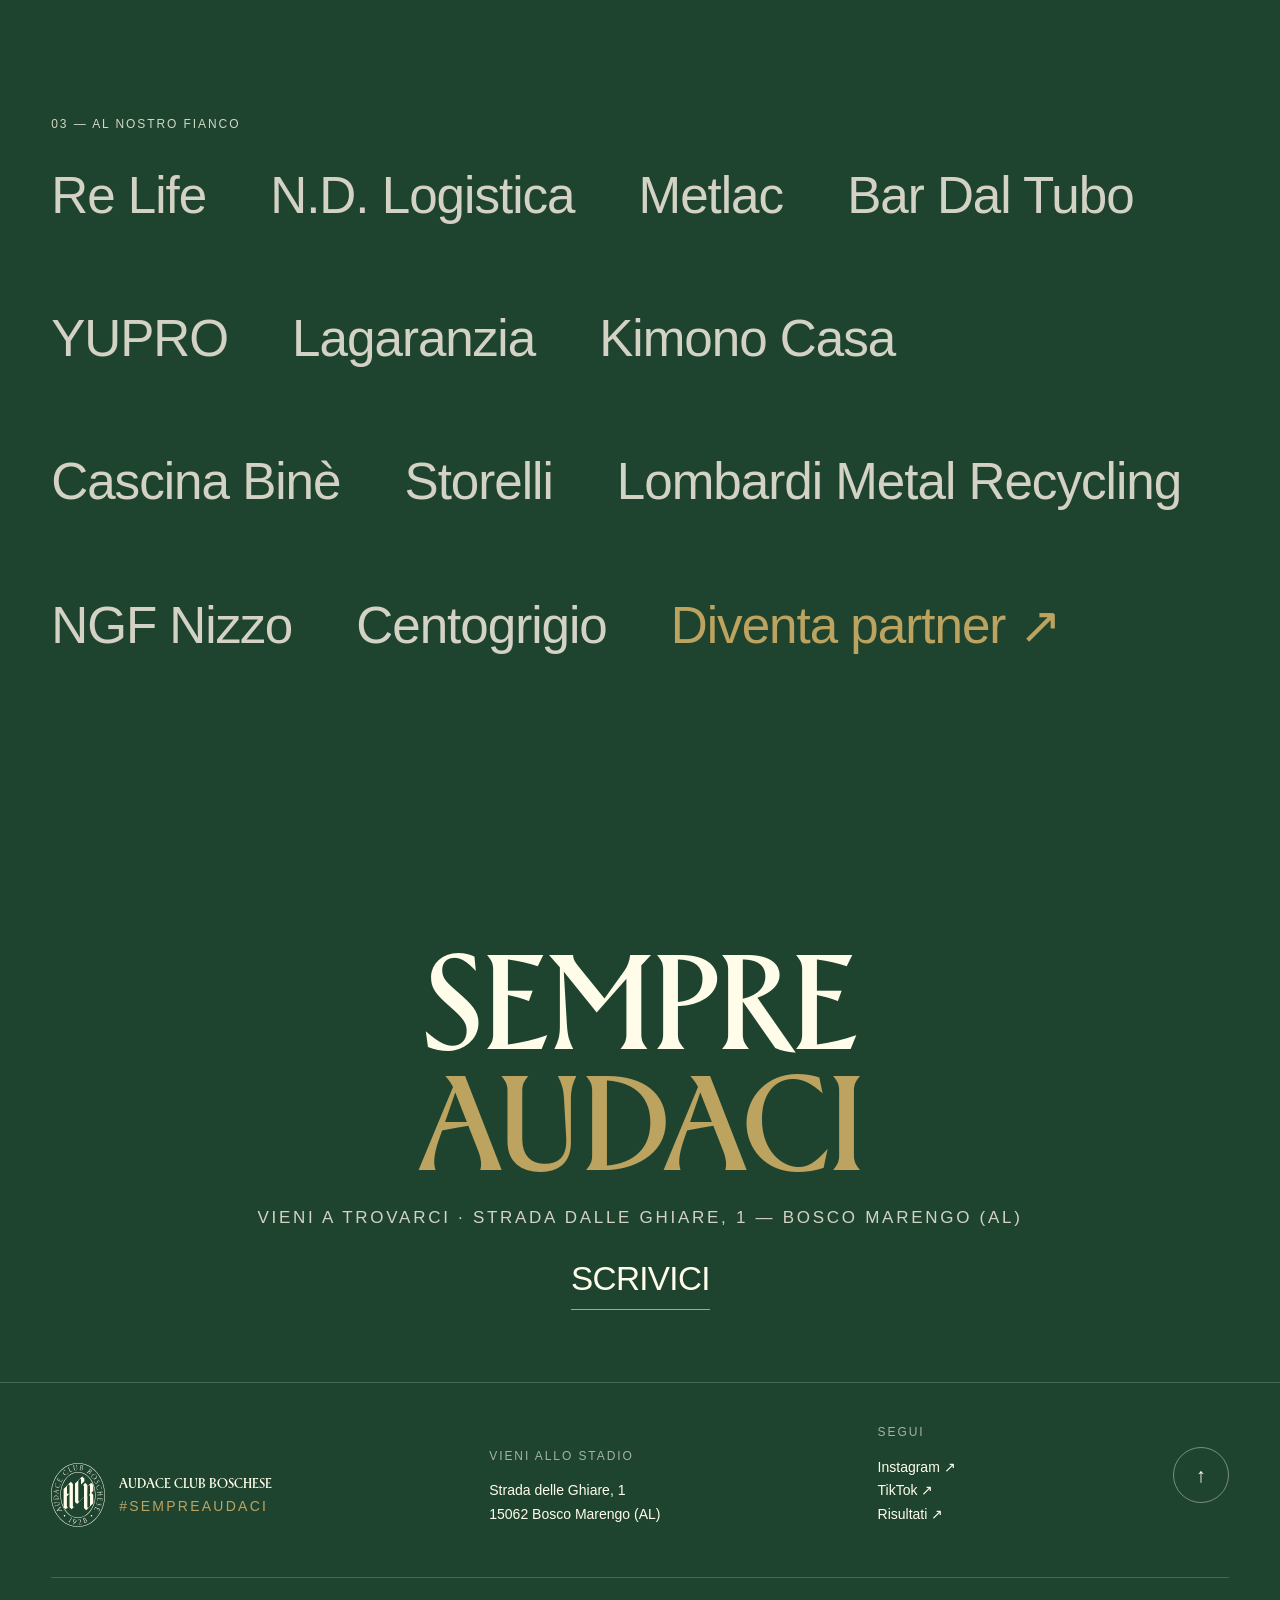
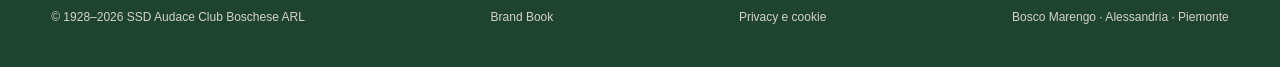
==== commit 0e238b5d: "Foto d'azione con il kit nuovo in home e su brand-nuovo Co-Authored-By: Claude Opus 5.5 <noreply@ant" ====
--- a/index.html
+++ b/index.html
@@ -140,10 +140,10 @@
   <section class="sec">
     <div class="eyebrow label">02 — Dentro il campo</div>
     <div class="gallery">
-      <figure class="g-item g-1" data-speed="1.08"><img src="assets/photos/azione-duello.webp" loading="lazy" decoding="async" alt="Duello aereo tra un giocatore della Boschese e un avversario" /></figure>
-      <figure class="g-item g-2" data-speed="0.92"><img src="assets/photos/azione-dribbling.webp" loading="lazy" decoding="async" alt="Dribbling in mezzo agli avversari granata" /></figure>
-      <figure class="g-item g-3" data-speed="1.05"><img src="assets/photos/azione-ripartenza.webp" loading="lazy" decoding="async" alt="Ripartenza sulla fascia con avversario in inseguimento" /></figure>
-      <figure class="g-item g-4" data-speed="0.9"><img src="assets/photos/azione-tiro.webp" loading="lazy" decoding="async" alt="Uno contro uno con il difensore avversario" style="object-position: 58% 50%;" /></figure>
+      <figure class="g-item g-1" data-speed="1.08"><img src="assets/photos/azione-duello-kit.webp" loading="lazy" decoding="async" alt="Duello aereo tra un giocatore della Boschese e un avversario" /></figure>
+      <figure class="g-item g-2" data-speed="0.92"><img src="assets/photos/azione-dribbling-kit.webp" loading="lazy" decoding="async" alt="Dribbling in mezzo agli avversari granata" /></figure>
+      <figure class="g-item g-3" data-speed="1.05"><img src="assets/photos/azione-ripartenza-kit.webp" loading="lazy" decoding="async" alt="Ripartenza sulla fascia con avversario in inseguimento" /></figure>
+      <figure class="g-item g-4" data-speed="0.9"><img src="assets/photos/azione-tiro-kit.webp" loading="lazy" decoding="async" alt="Uno contro uno con il difensore avversario" style="object-position: 58% 50%;" /></figure>
     </div>
   </section>
 
--- a/assets/tokens.css
+++ b/assets/tokens.css
@@ -73,4 +73,24 @@
   --dur-600: .6s;
   --dur-800: .8s;
   --dur-1100: 1.1s;
+
+  /* ---------- icone (font ACB Icons, assets/icons.css): il valore è il glifo ---------- */
+  --icon-monogram: "\e001";
+  --icon-seal: "\e002";
+  --icon-wordmark: "\e003";
+  --icon-centenary: "\e004";
+  --icon-societas: "\e005";
+  --icon-crest: "\e006";
+  --icon-arrow-right: "\e007";
+  --icon-arrow-left: "\e008";
+  --icon-arrow-up: "\e009";
+  --icon-arrow-down: "\e00a";
+  --icon-arrow-up-right: "\e00b";
+  --icon-menu: "\e00c";
+  --icon-close: "\e00d";
+  --icon-plus: "\e00e";
+  --icon-minus: "\e00f";
+  --icon-play: "\e010";
+  --icon-check: "\e011";
+  --icon-download: "\e012";
 }
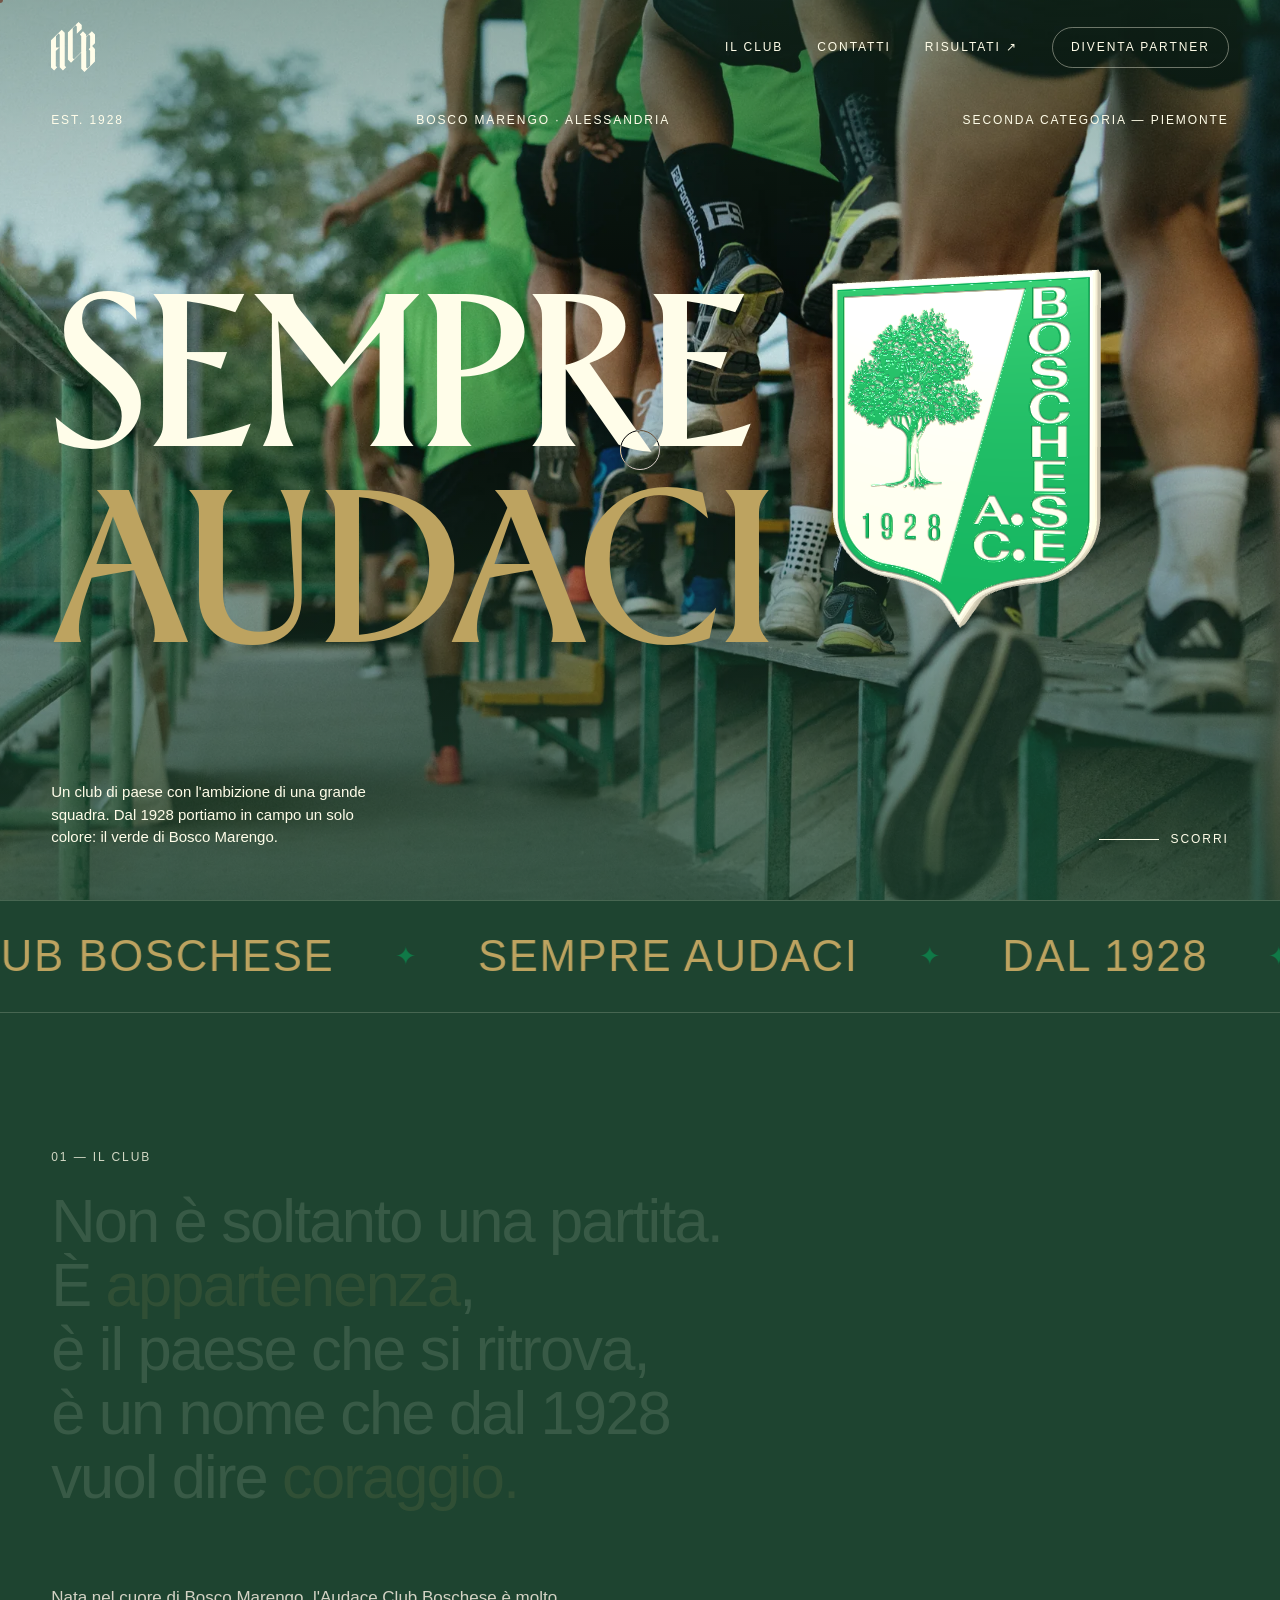
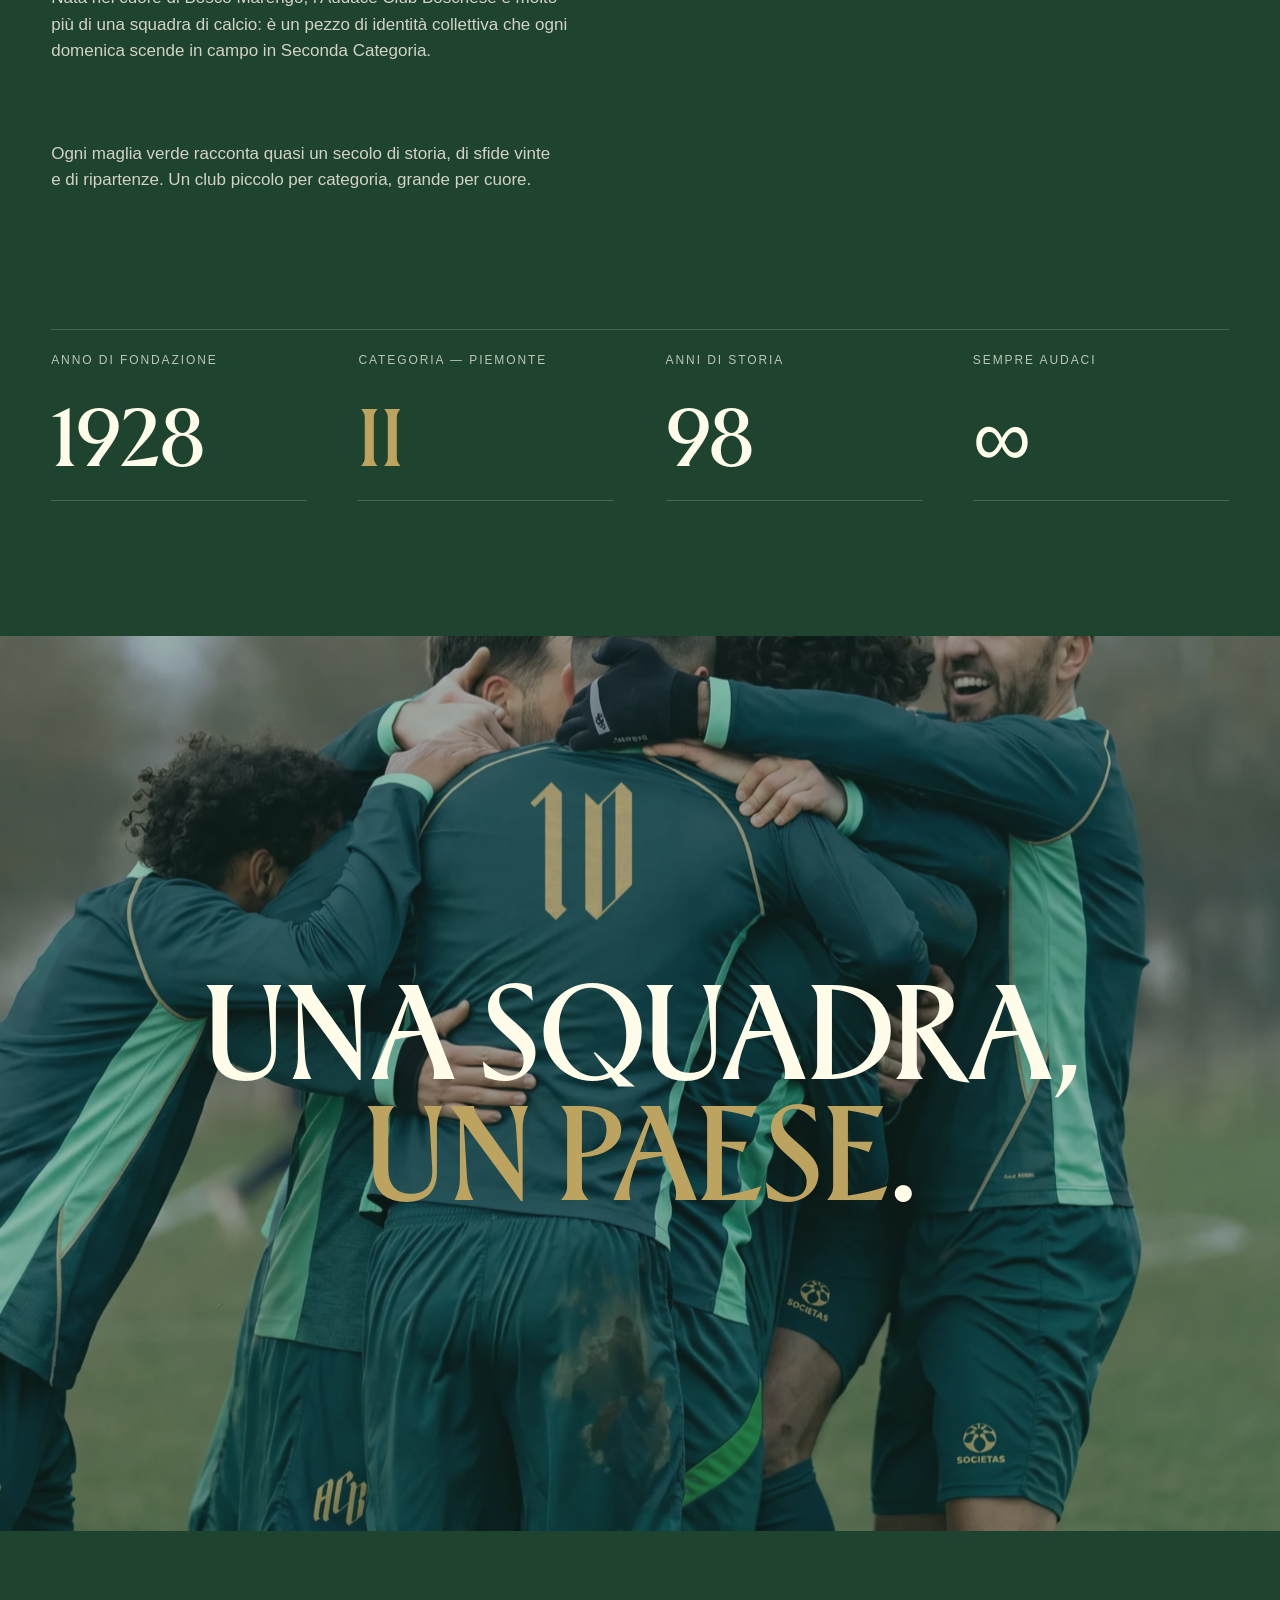
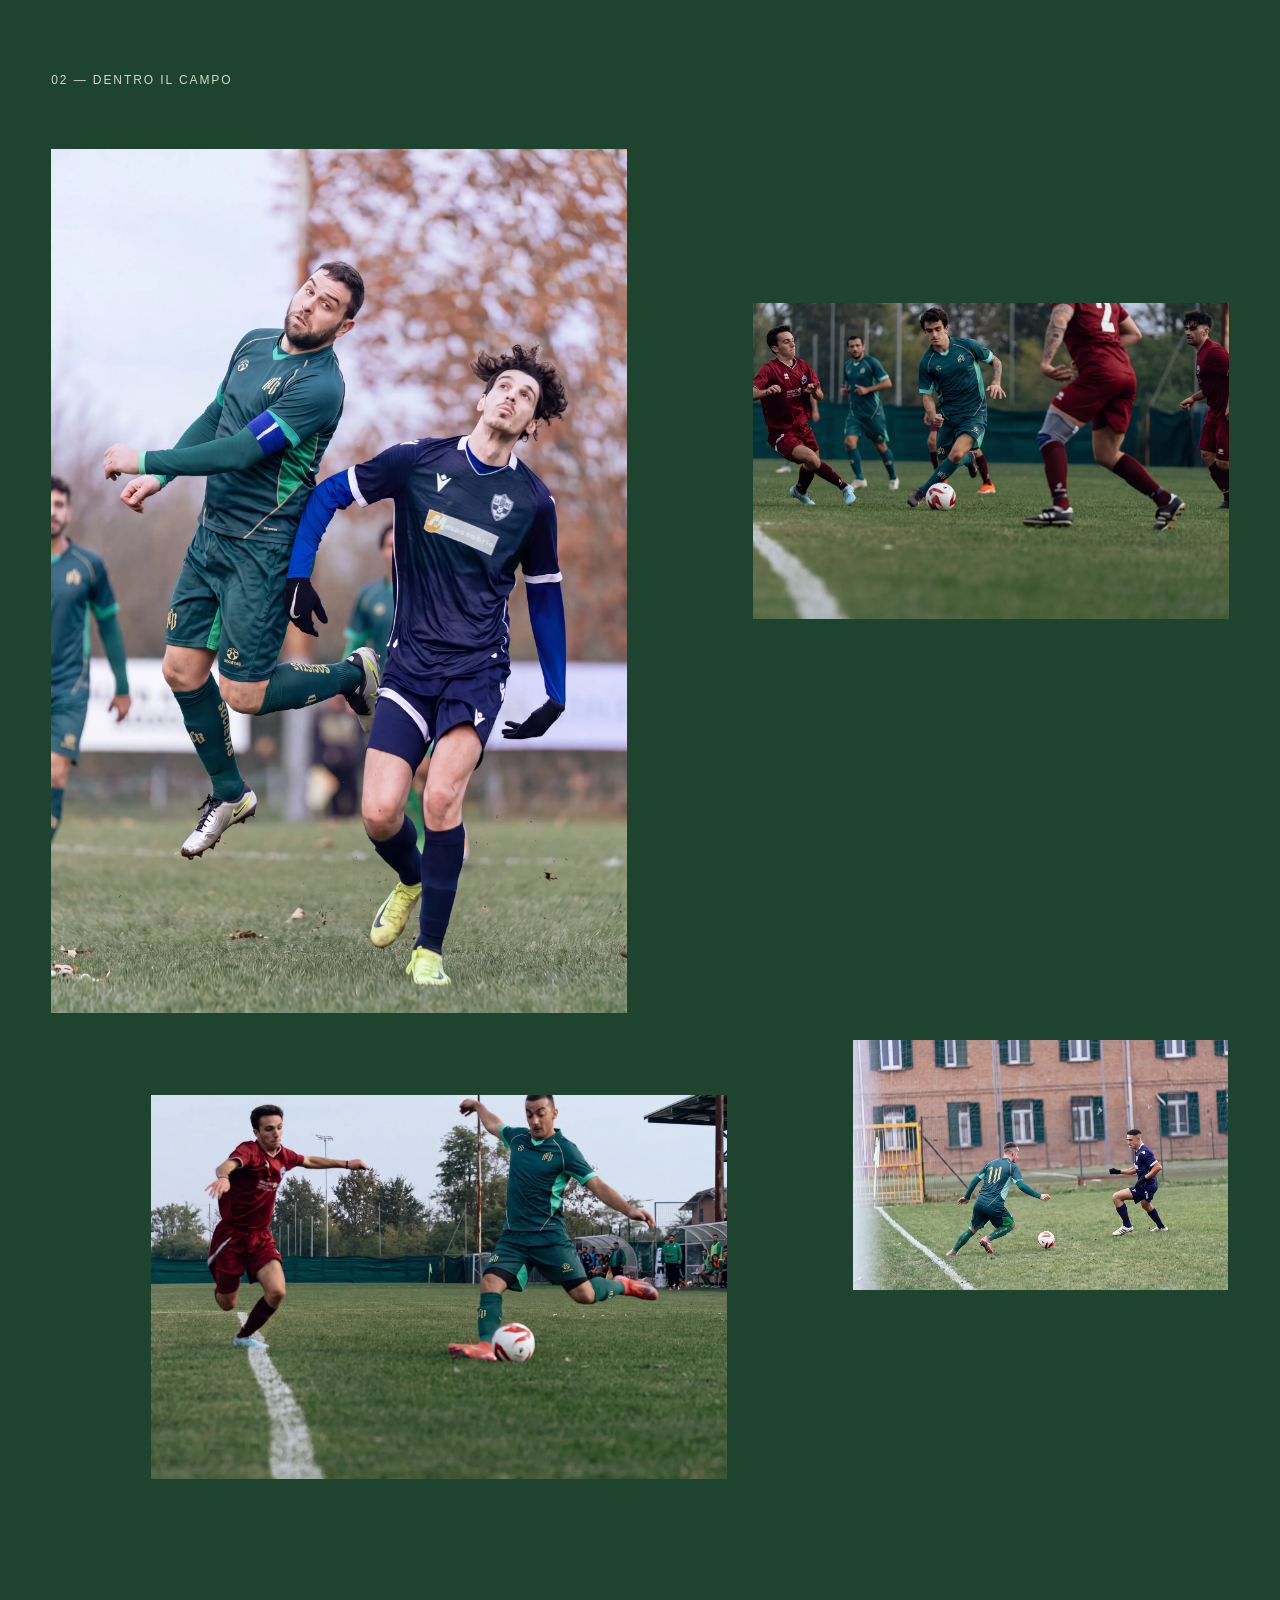
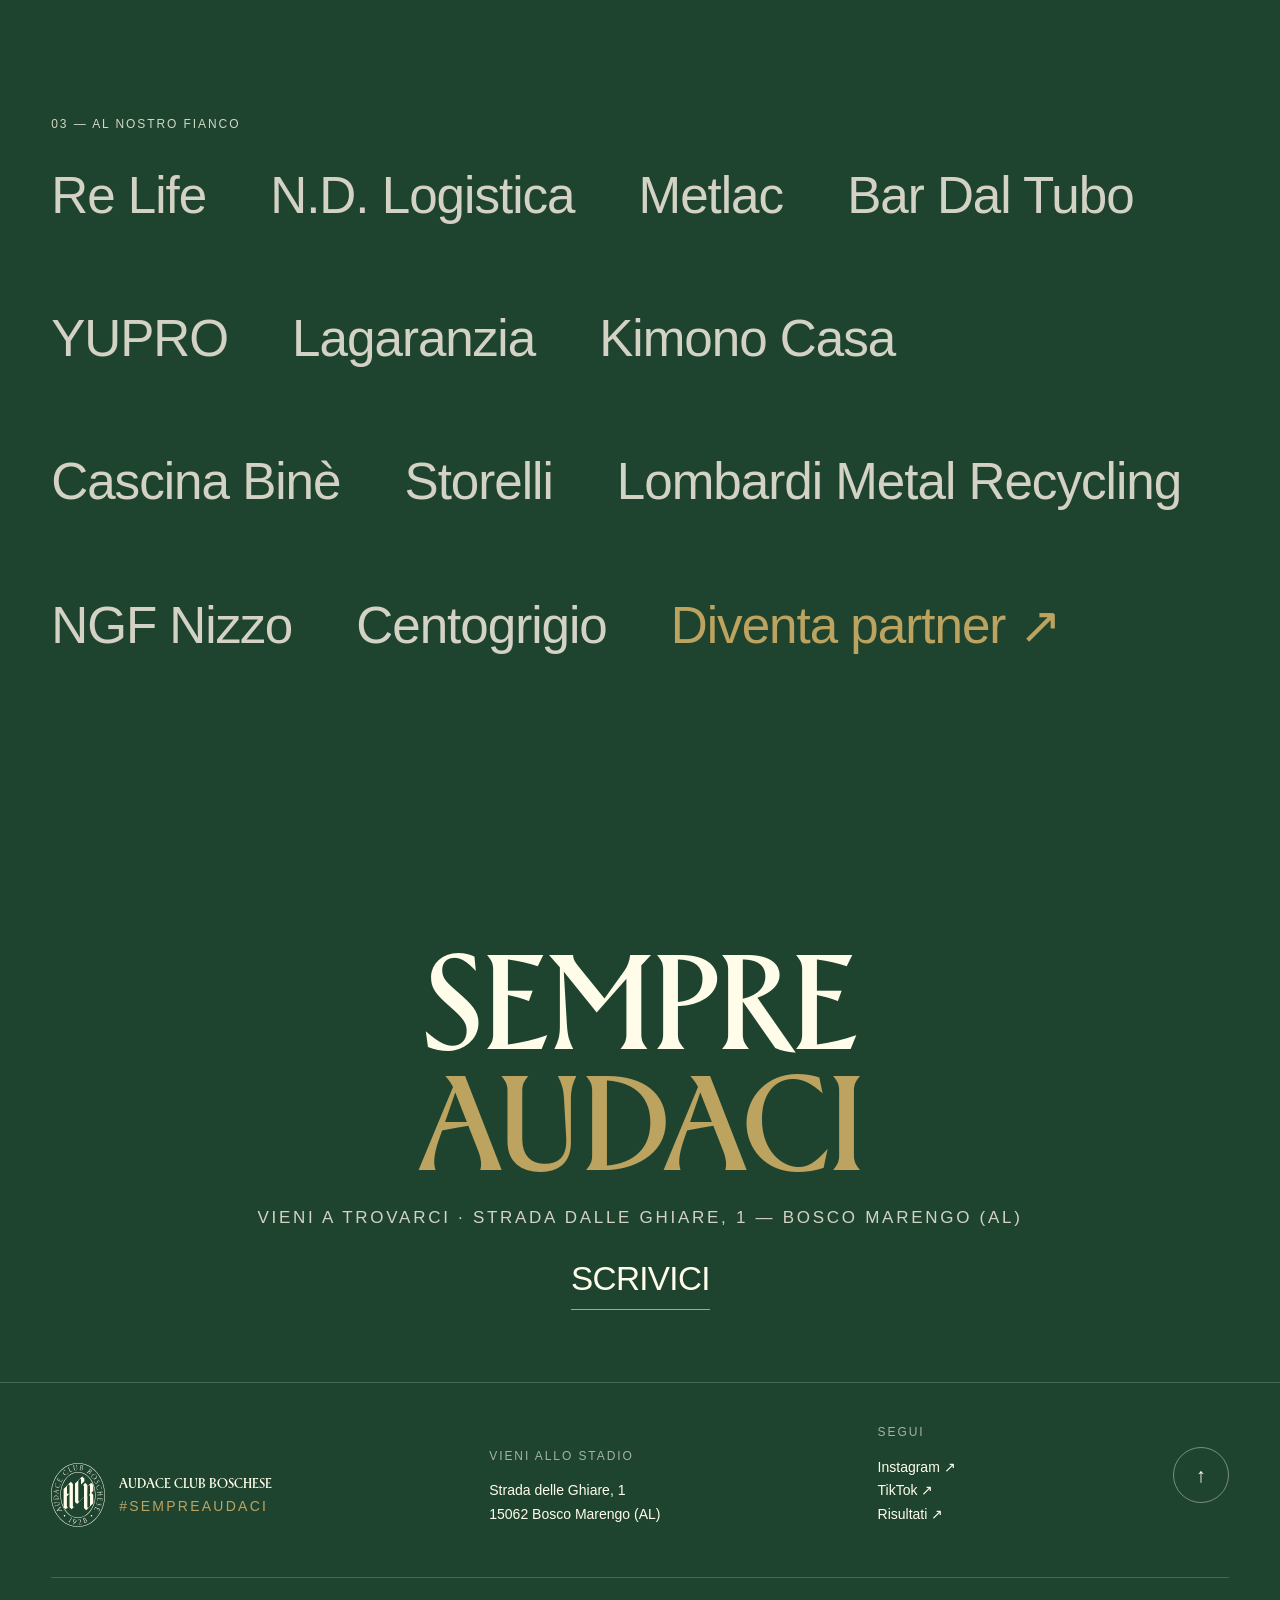
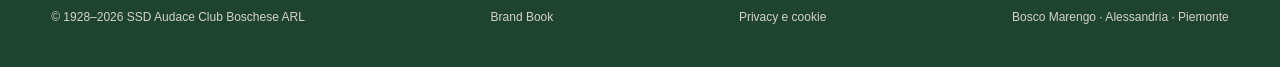
==== commit daa2d2fb: "Offline /brand e /brand-nuovo (copie in brand-nuovo-src/archivio-pagine), Brand Book nel footer su /" ====
--- a/index.html
+++ b/index.html
@@ -129,7 +129,7 @@
   <!-- BREAK PARALLAX -->
   <section class="break" id="squadra">
     <div class="break__media">
-      <img src="assets/photos/break-esultanza.webp" loading="lazy" decoding="async" alt="L'esultanza di squadra dopo un gol dell'Audace Club Boschese" />
+      <img src="assets/photos/break-esultanza-kit.webp" loading="lazy" decoding="async" alt="L'esultanza di squadra dopo un gol dell'Audace Club Boschese" />
     </div>
     <div class="break__text">
       <p class="display">Una squadra,<br /><em>un paese</em>.</p>
@@ -197,7 +197,7 @@
     <a class="totop" href="#" aria-label="Torna all'inizio">↑</a>
     <div class="foot__legal">
       <span>© 1928–2026 SSD Audace Club Boschese ARL</span>
-      <a href="/brand">Brand Book</a>
+      <a href="/brand-capitoli">Brand Book</a>
       <a href="/privacy">Privacy e cookie</a>
       <a href="/privacy" data-consent-open hidden>Preferenze cookie</a>
       <span>Bosco Marengo · Alessandria · Piemonte</span>
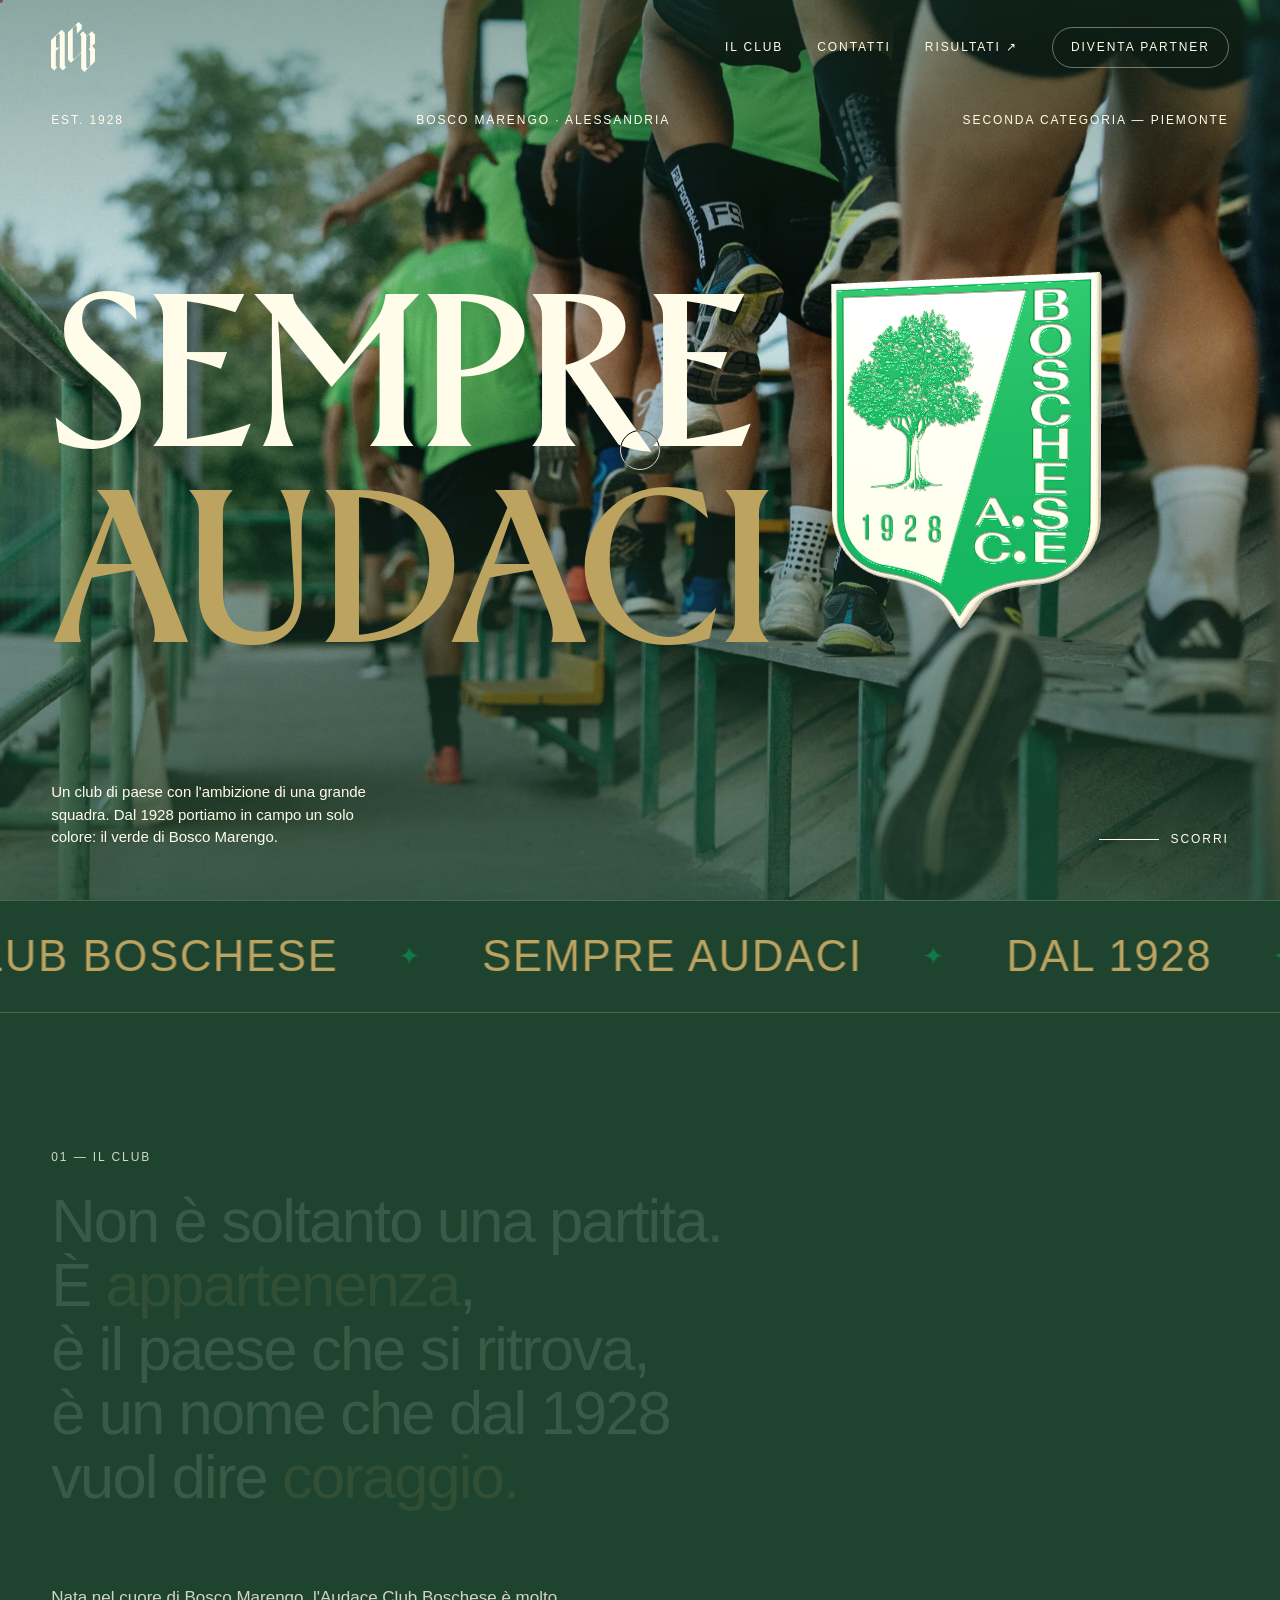
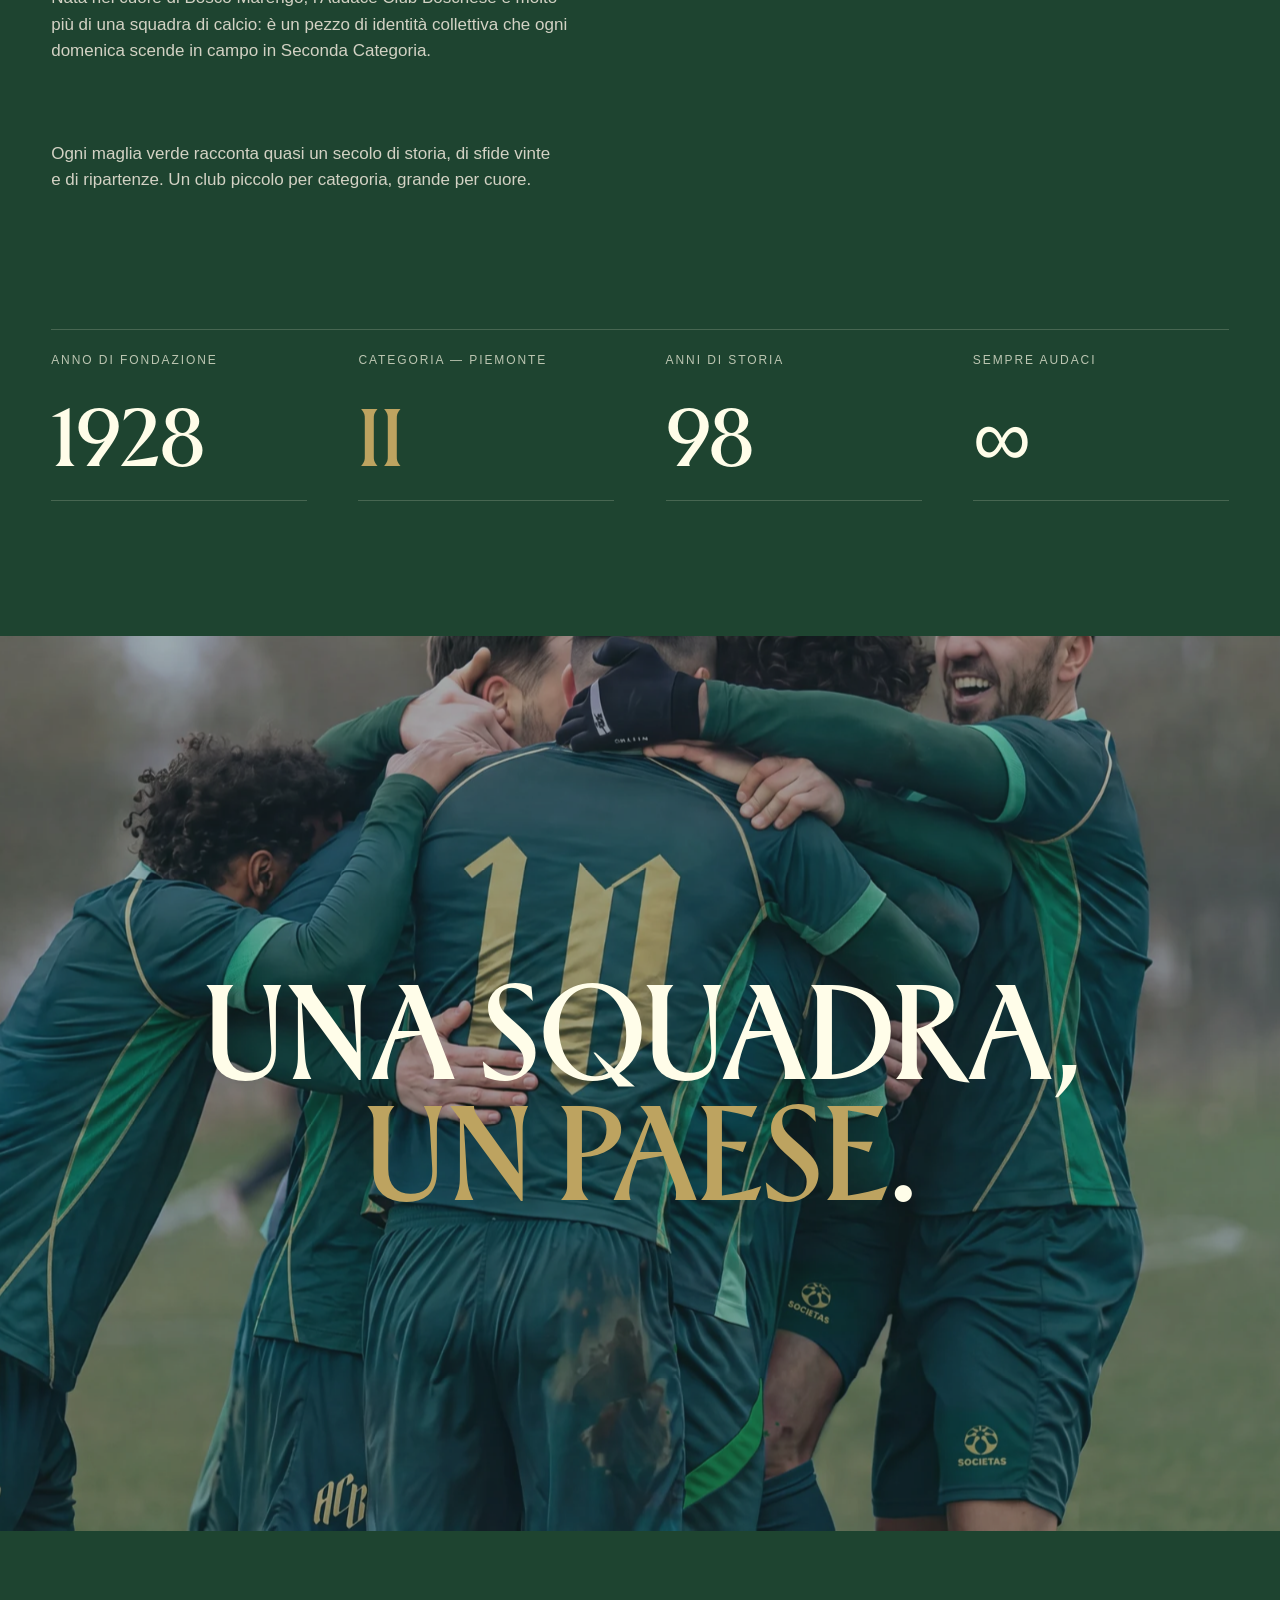
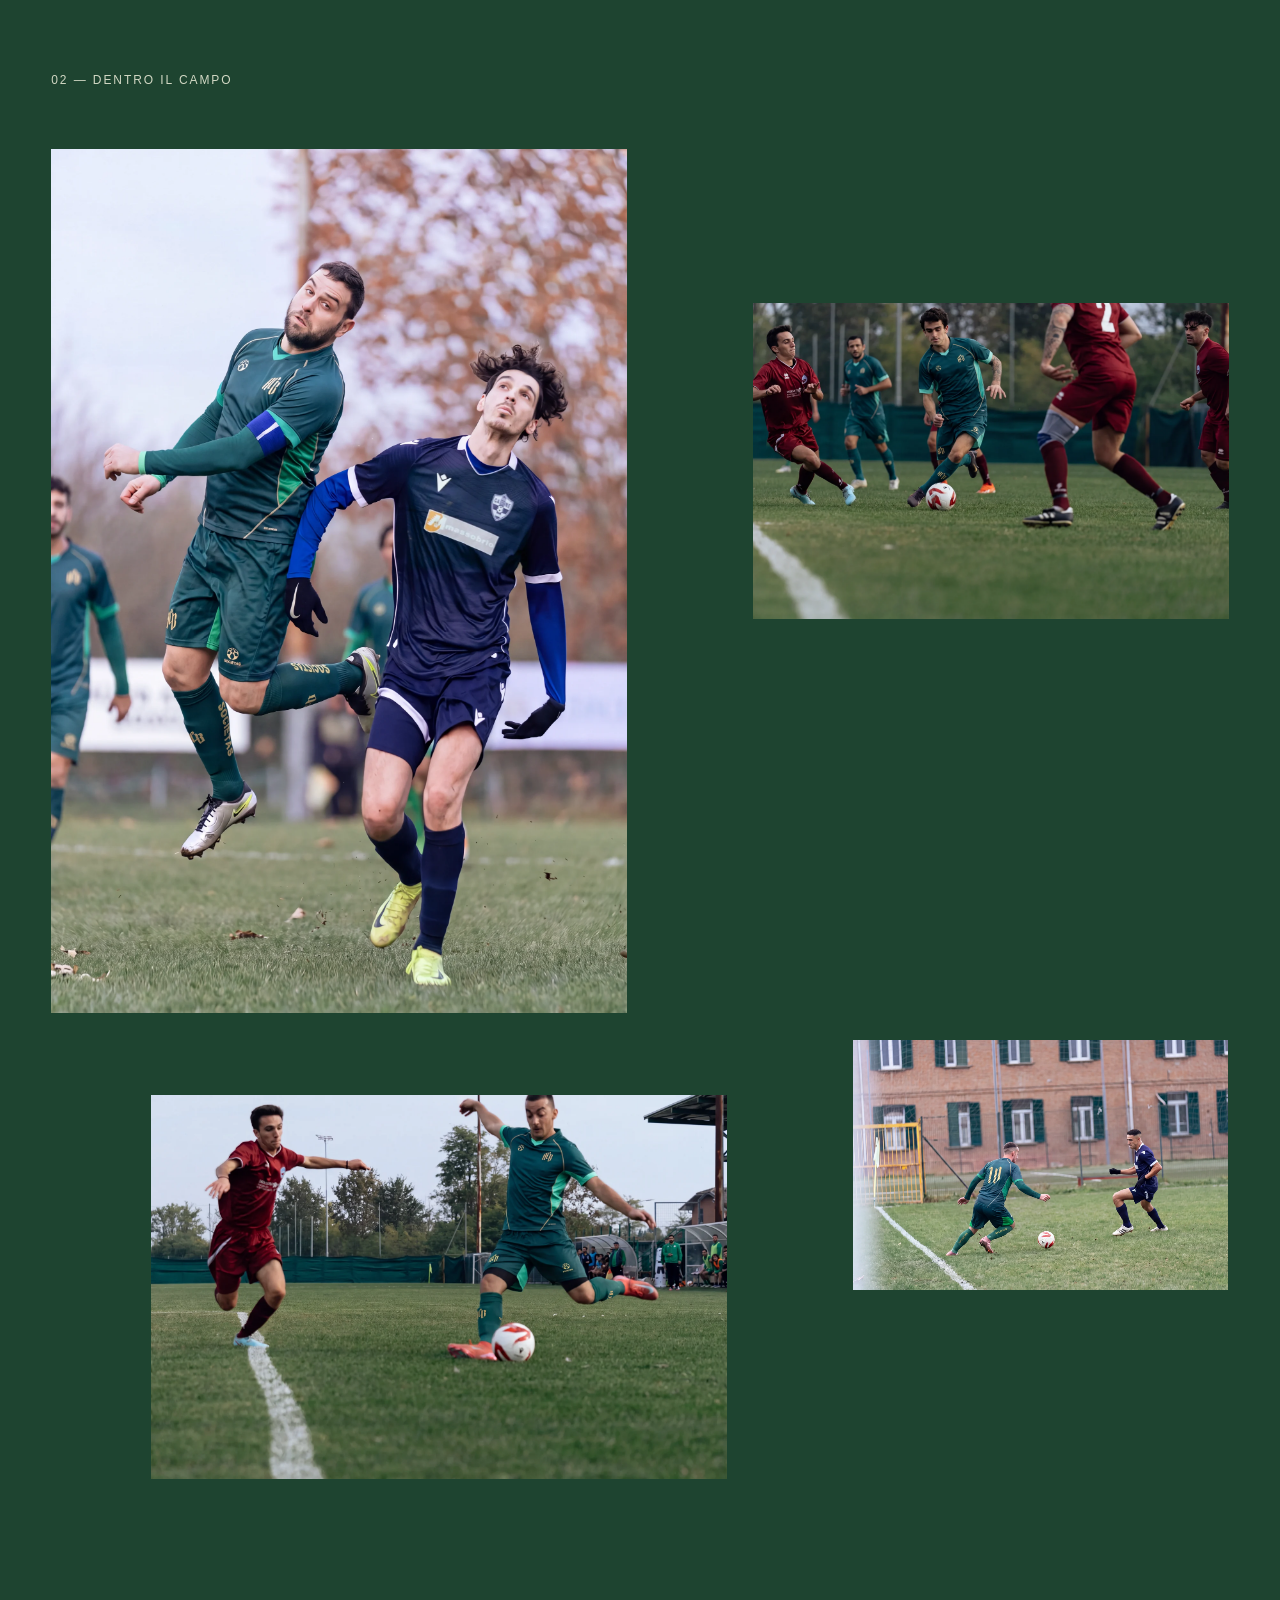
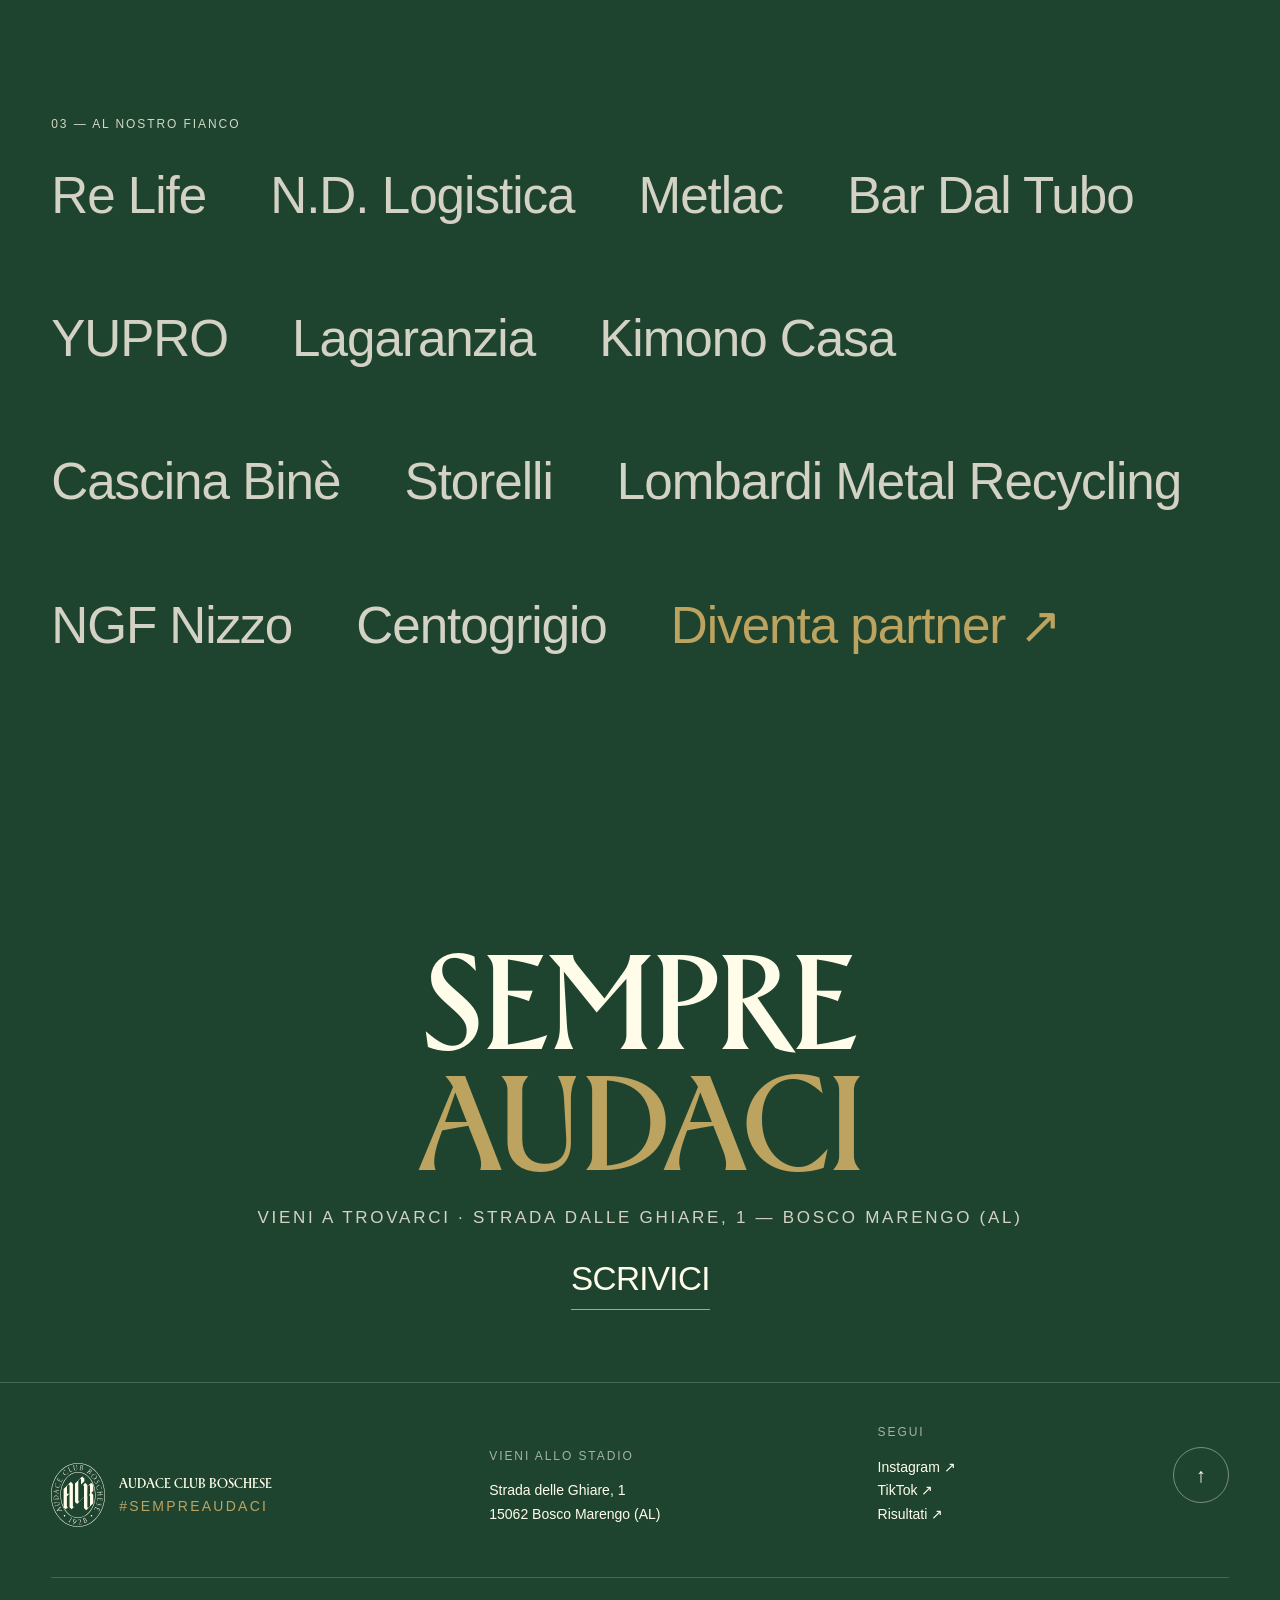
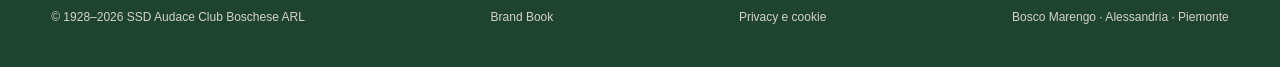
==== commit 0f780bb5: "Esultanza e tiro col kit corretto (manica corta, sottomaglia, fianchi), 8 adesivi nuovi nella fila d" ====
--- a/index.html
+++ b/index.html
@@ -129,7 +129,7 @@
   <!-- BREAK PARALLAX -->
   <section class="break" id="squadra">
     <div class="break__media">
-      <img src="assets/photos/break-esultanza-kit.webp" loading="lazy" decoding="async" alt="L'esultanza di squadra dopo un gol dell'Audace Club Boschese" />
+      <img src="assets/photos/break-esultanza-kit2.webp" loading="lazy" decoding="async" alt="L'esultanza di squadra dopo un gol dell'Audace Club Boschese" />
     </div>
     <div class="break__text">
       <p class="display">Una squadra,<br /><em>un paese</em>.</p>
@@ -143,7 +143,7 @@
       <figure class="g-item g-1" data-speed="1.08"><img src="assets/photos/azione-duello-kit.webp" loading="lazy" decoding="async" alt="Duello aereo tra un giocatore della Boschese e un avversario" /></figure>
       <figure class="g-item g-2" data-speed="0.92"><img src="assets/photos/azione-dribbling-kit.webp" loading="lazy" decoding="async" alt="Dribbling in mezzo agli avversari granata" /></figure>
       <figure class="g-item g-3" data-speed="1.05"><img src="assets/photos/azione-ripartenza-kit.webp" loading="lazy" decoding="async" alt="Ripartenza sulla fascia con avversario in inseguimento" /></figure>
-      <figure class="g-item g-4" data-speed="0.9"><img src="assets/photos/azione-tiro-kit.webp" loading="lazy" decoding="async" alt="Uno contro uno con il difensore avversario" style="object-position: 58% 50%;" /></figure>
+      <figure class="g-item g-4" data-speed="0.9"><img src="assets/photos/azione-tiro-kit2.webp" loading="lazy" decoding="async" alt="Uno contro uno con il difensore avversario" style="object-position: 58% 50%;" /></figure>
     </div>
   </section>
 
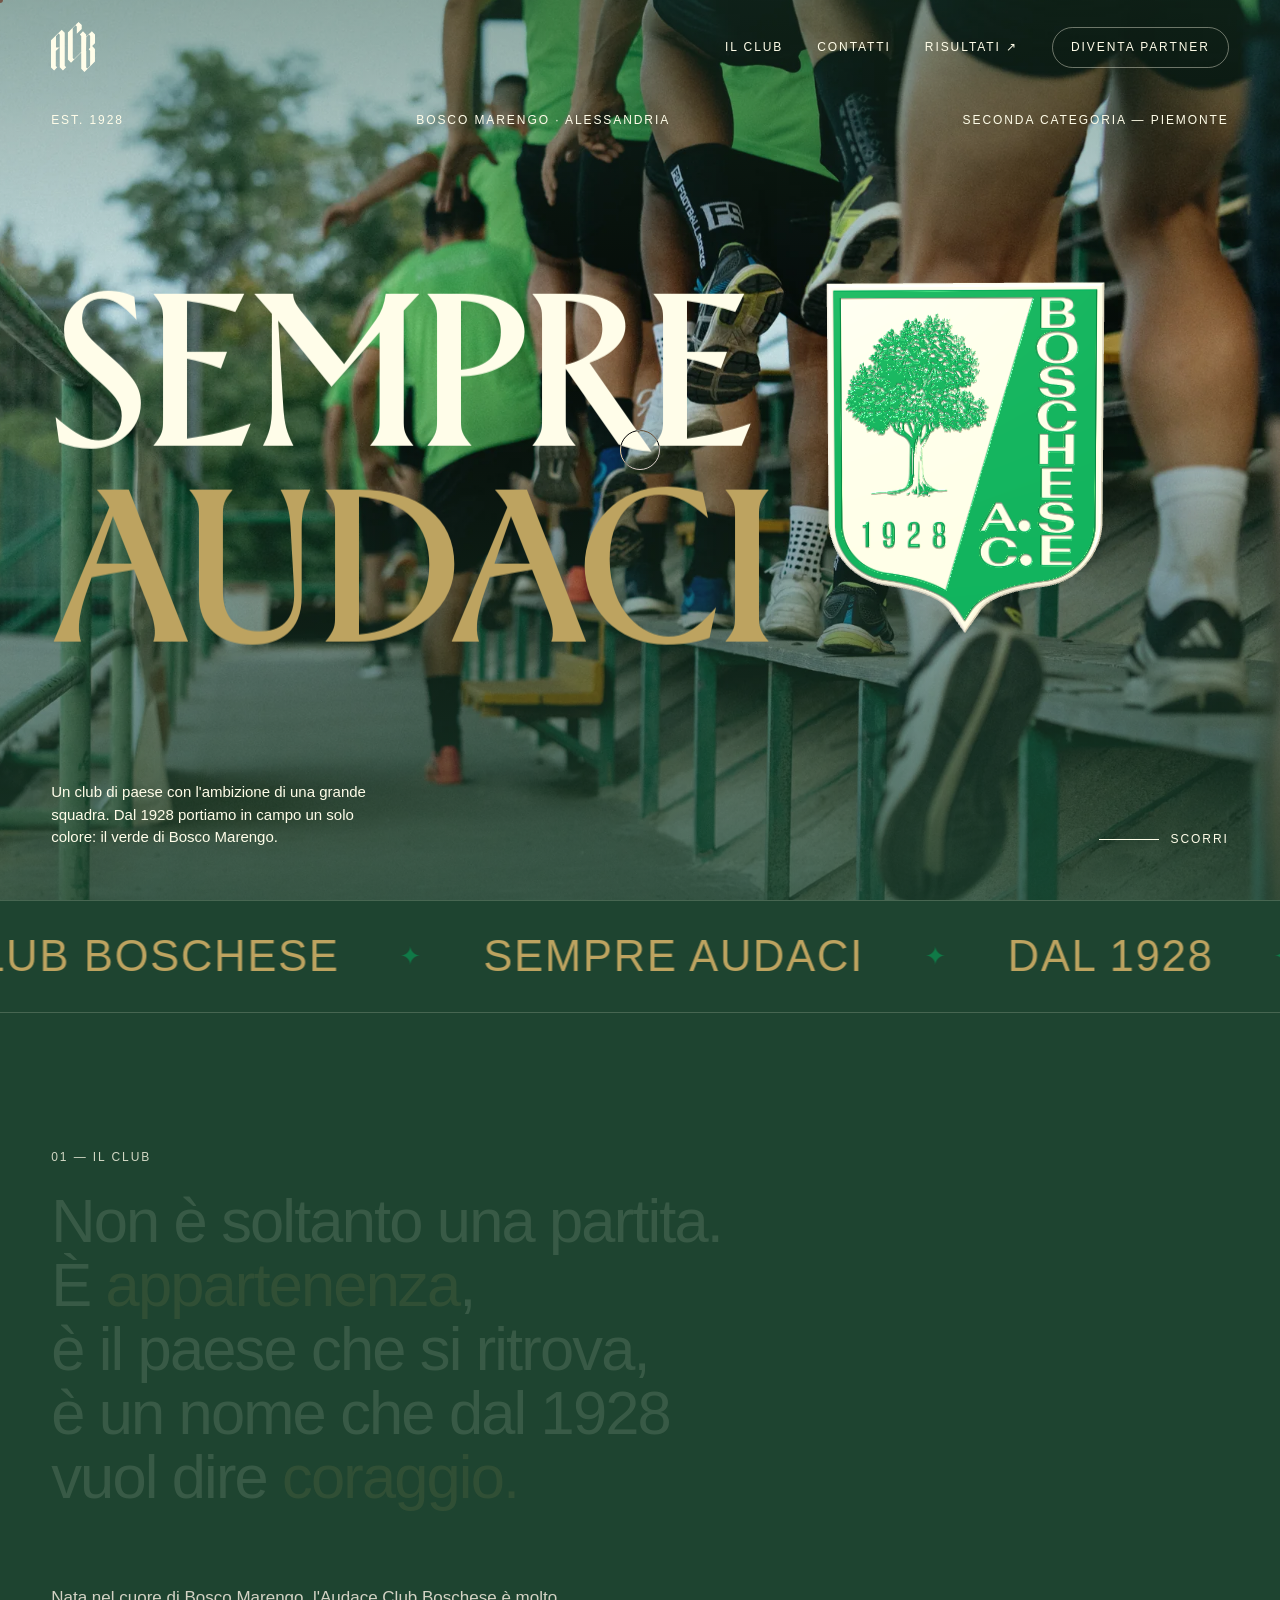
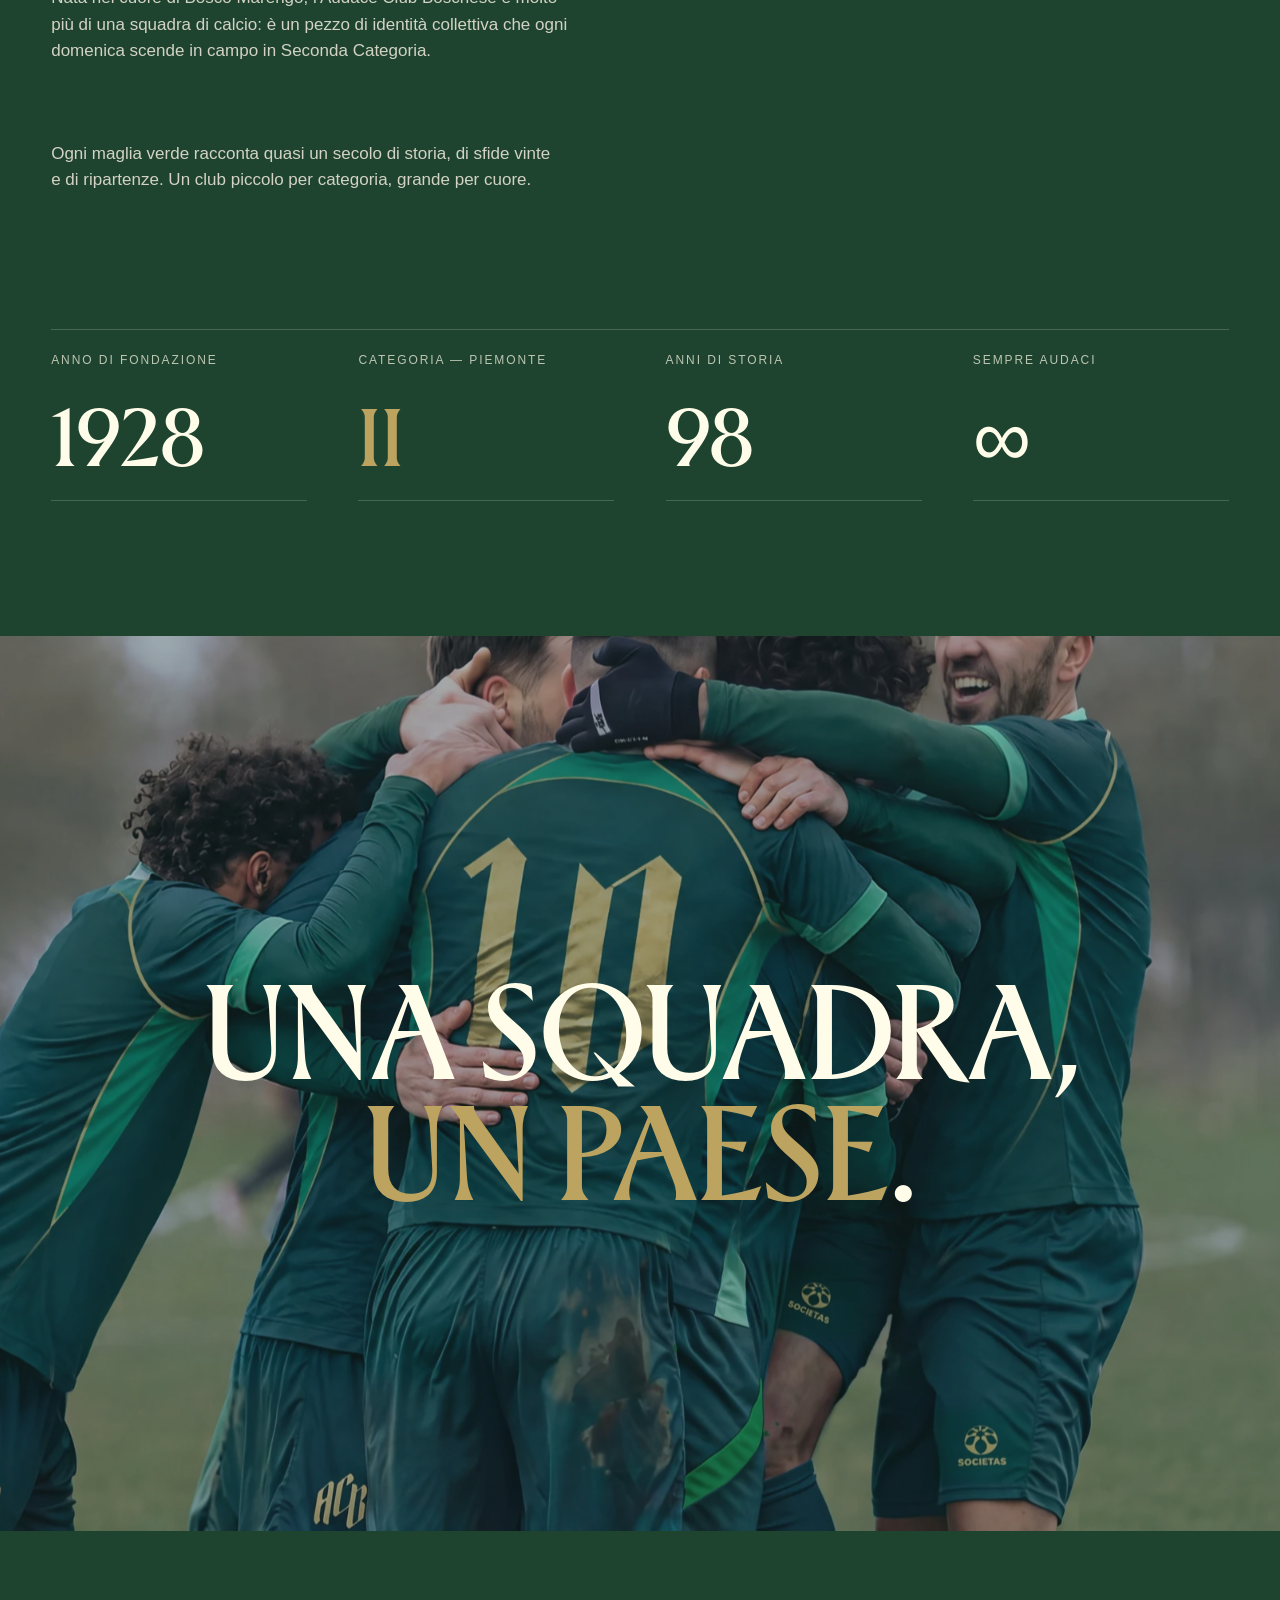
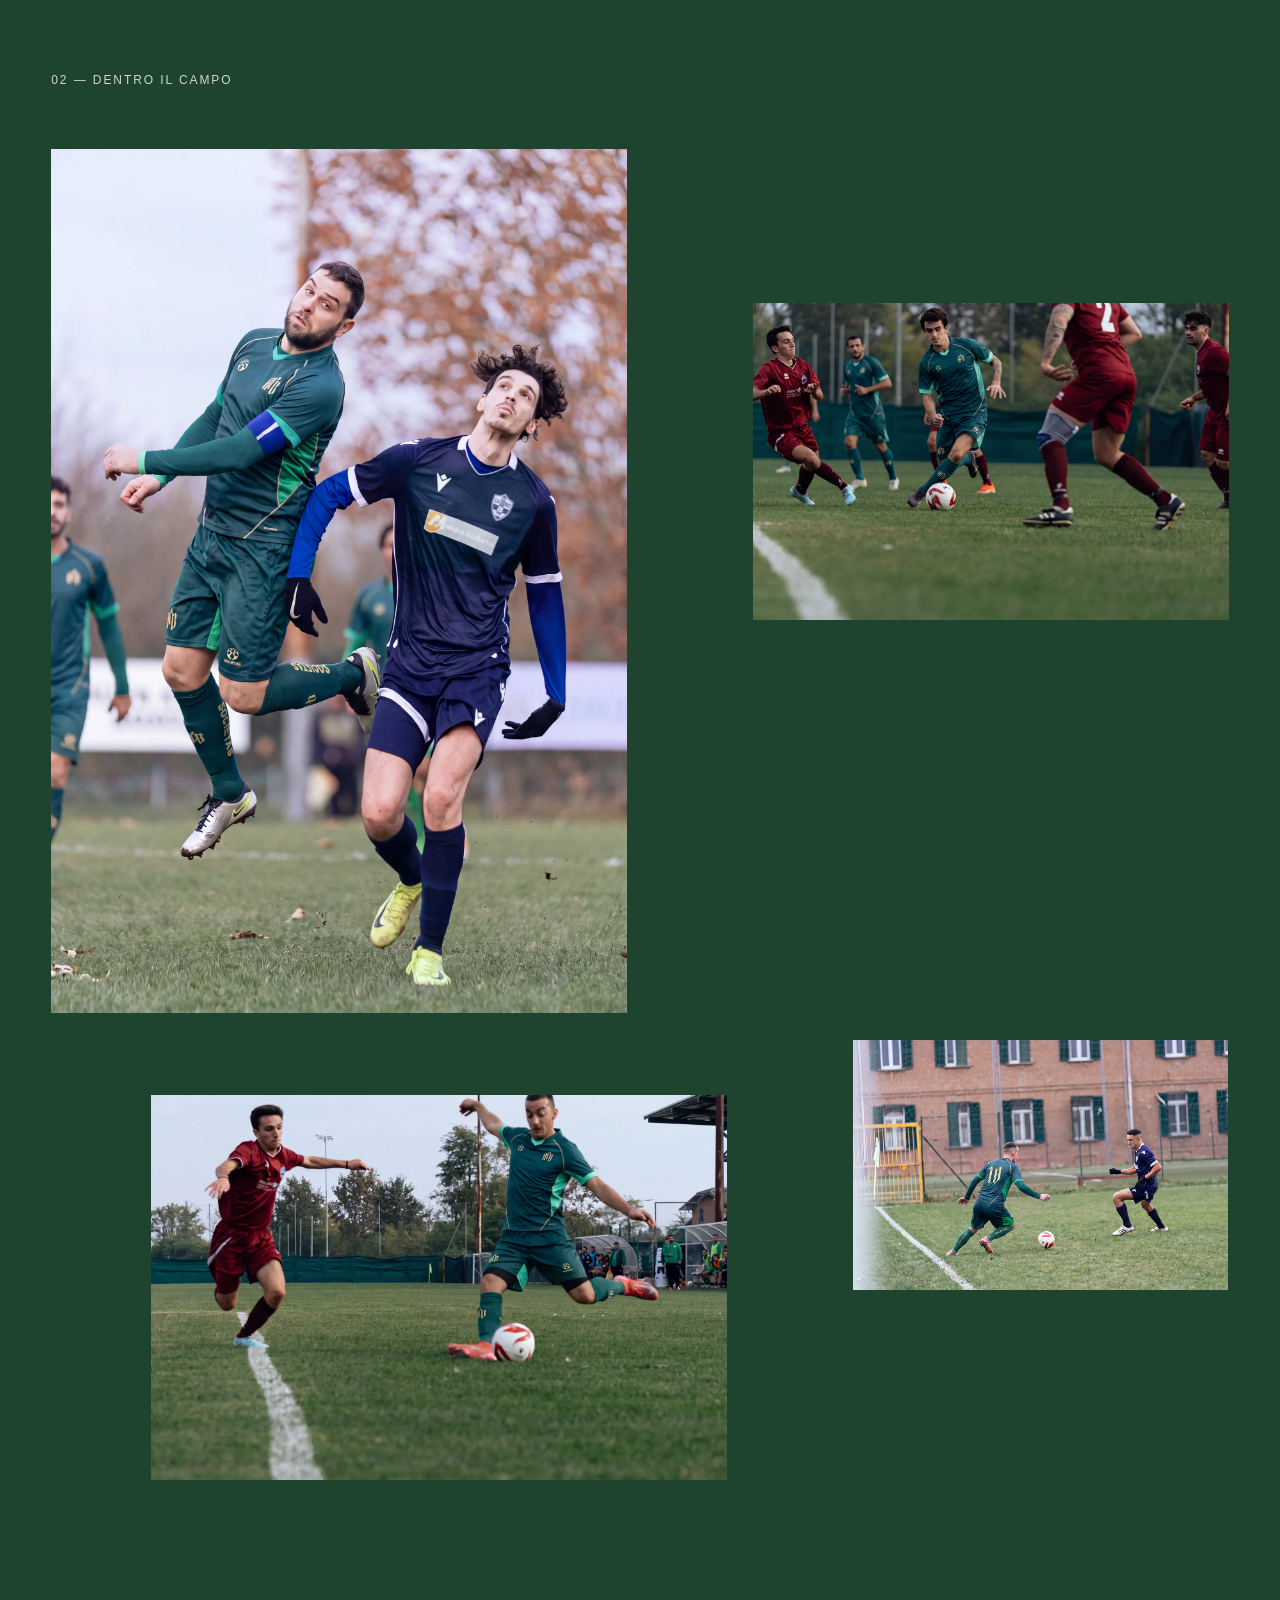
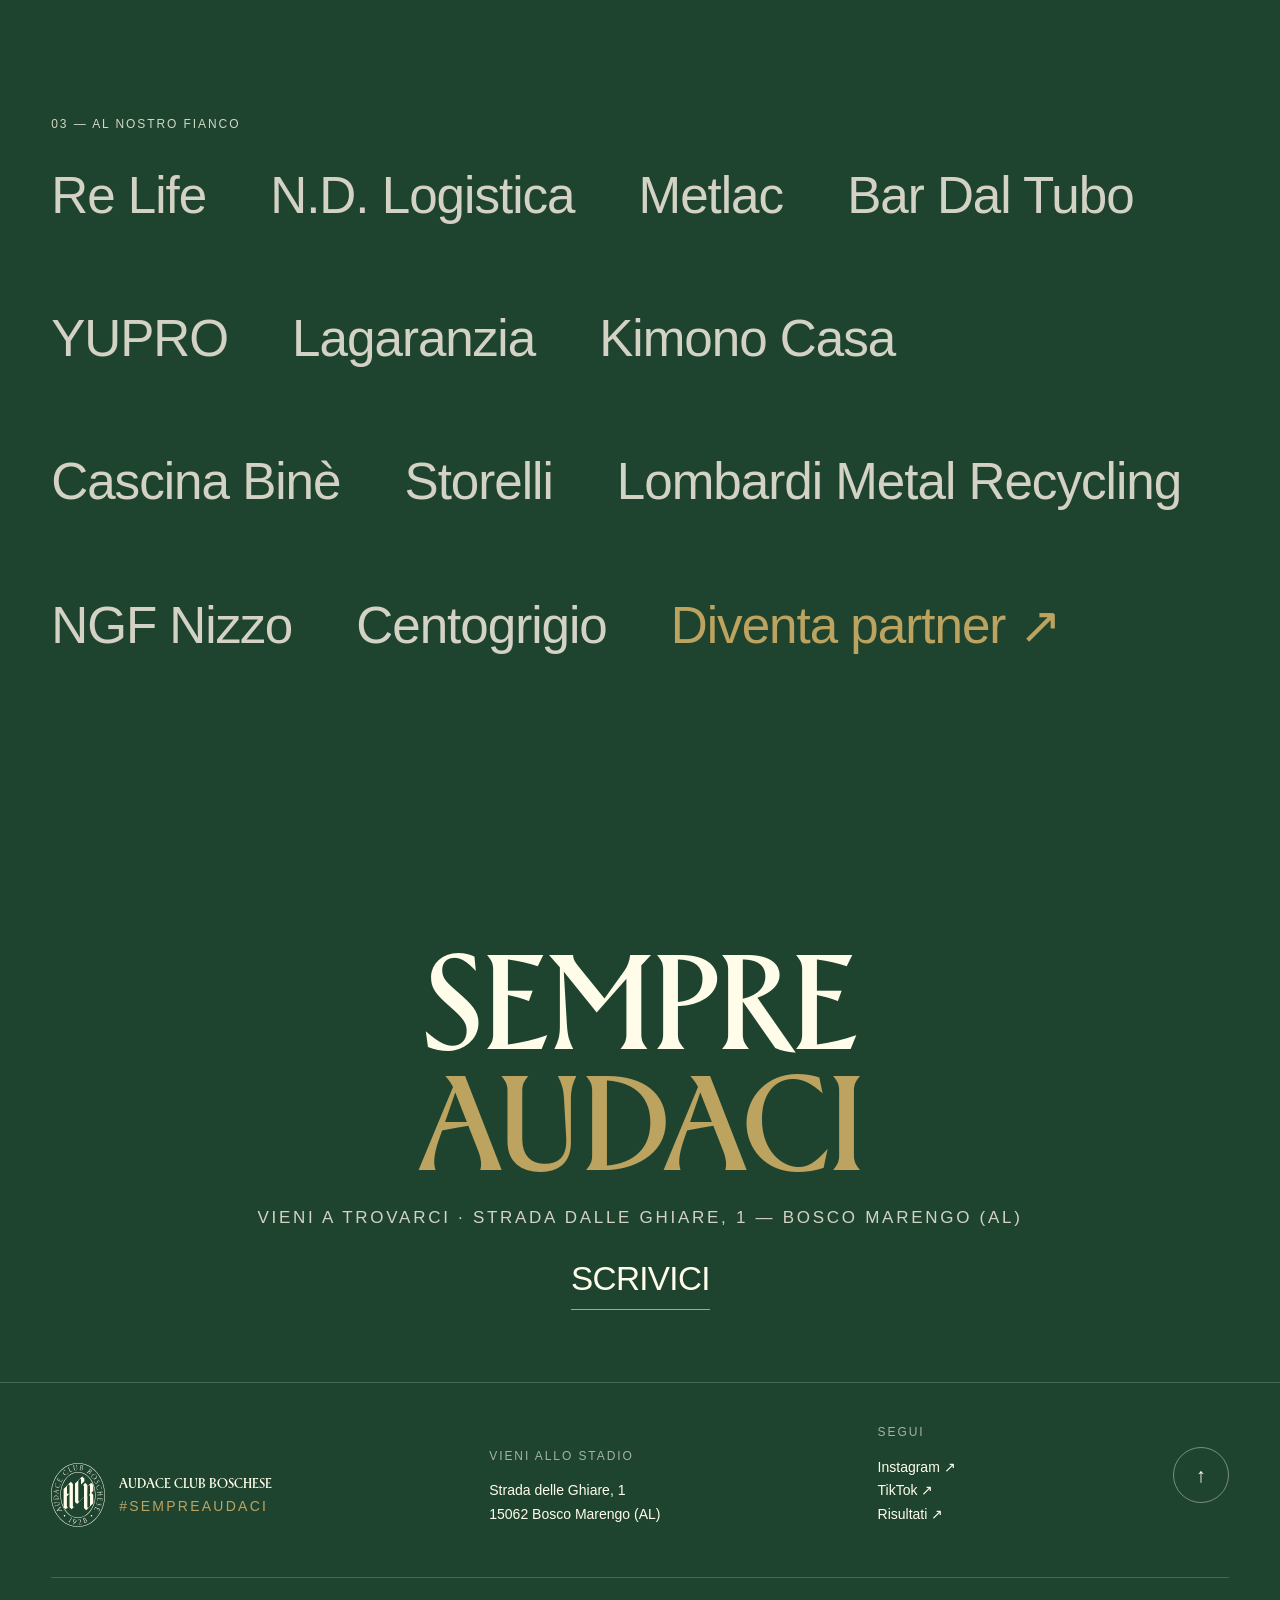
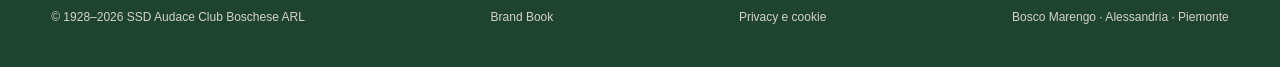
==== commit 4ce5fb14: "Esultanza: carré e pannelli laterali come da tavola tecnica Forto Co-Authored-By: Claude Opus 5.5 <n" ====
--- a/index.html
+++ b/index.html
@@ -129,7 +129,7 @@
   <!-- BREAK PARALLAX -->
   <section class="break" id="squadra">
     <div class="break__media">
-      <img src="assets/photos/break-esultanza-kit2.webp" loading="lazy" decoding="async" alt="L'esultanza di squadra dopo un gol dell'Audace Club Boschese" />
+      <img src="assets/photos/break-esultanza-kit3.webp" loading="lazy" decoding="async" alt="L'esultanza di squadra dopo un gol dell'Audace Club Boschese" />
     </div>
     <div class="break__text">
       <p class="display">Una squadra,<br /><em>un paese</em>.</p>
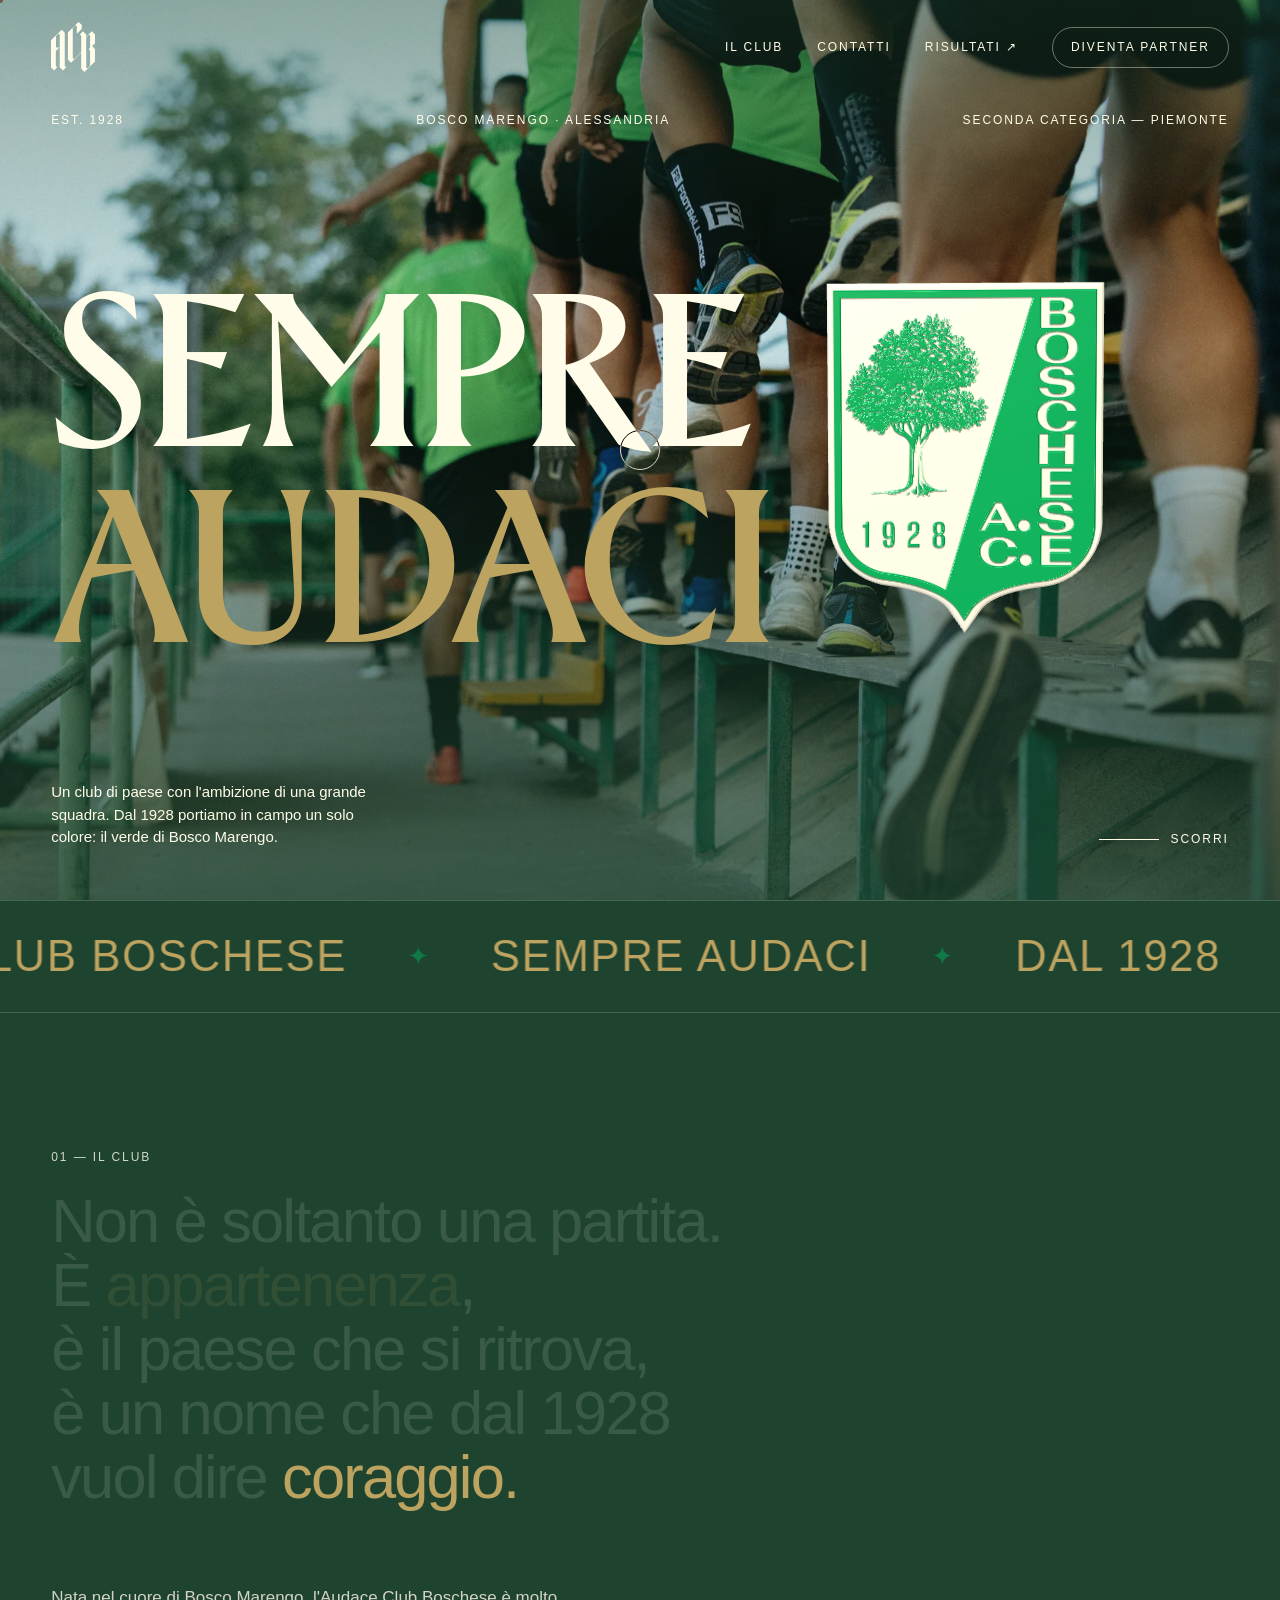
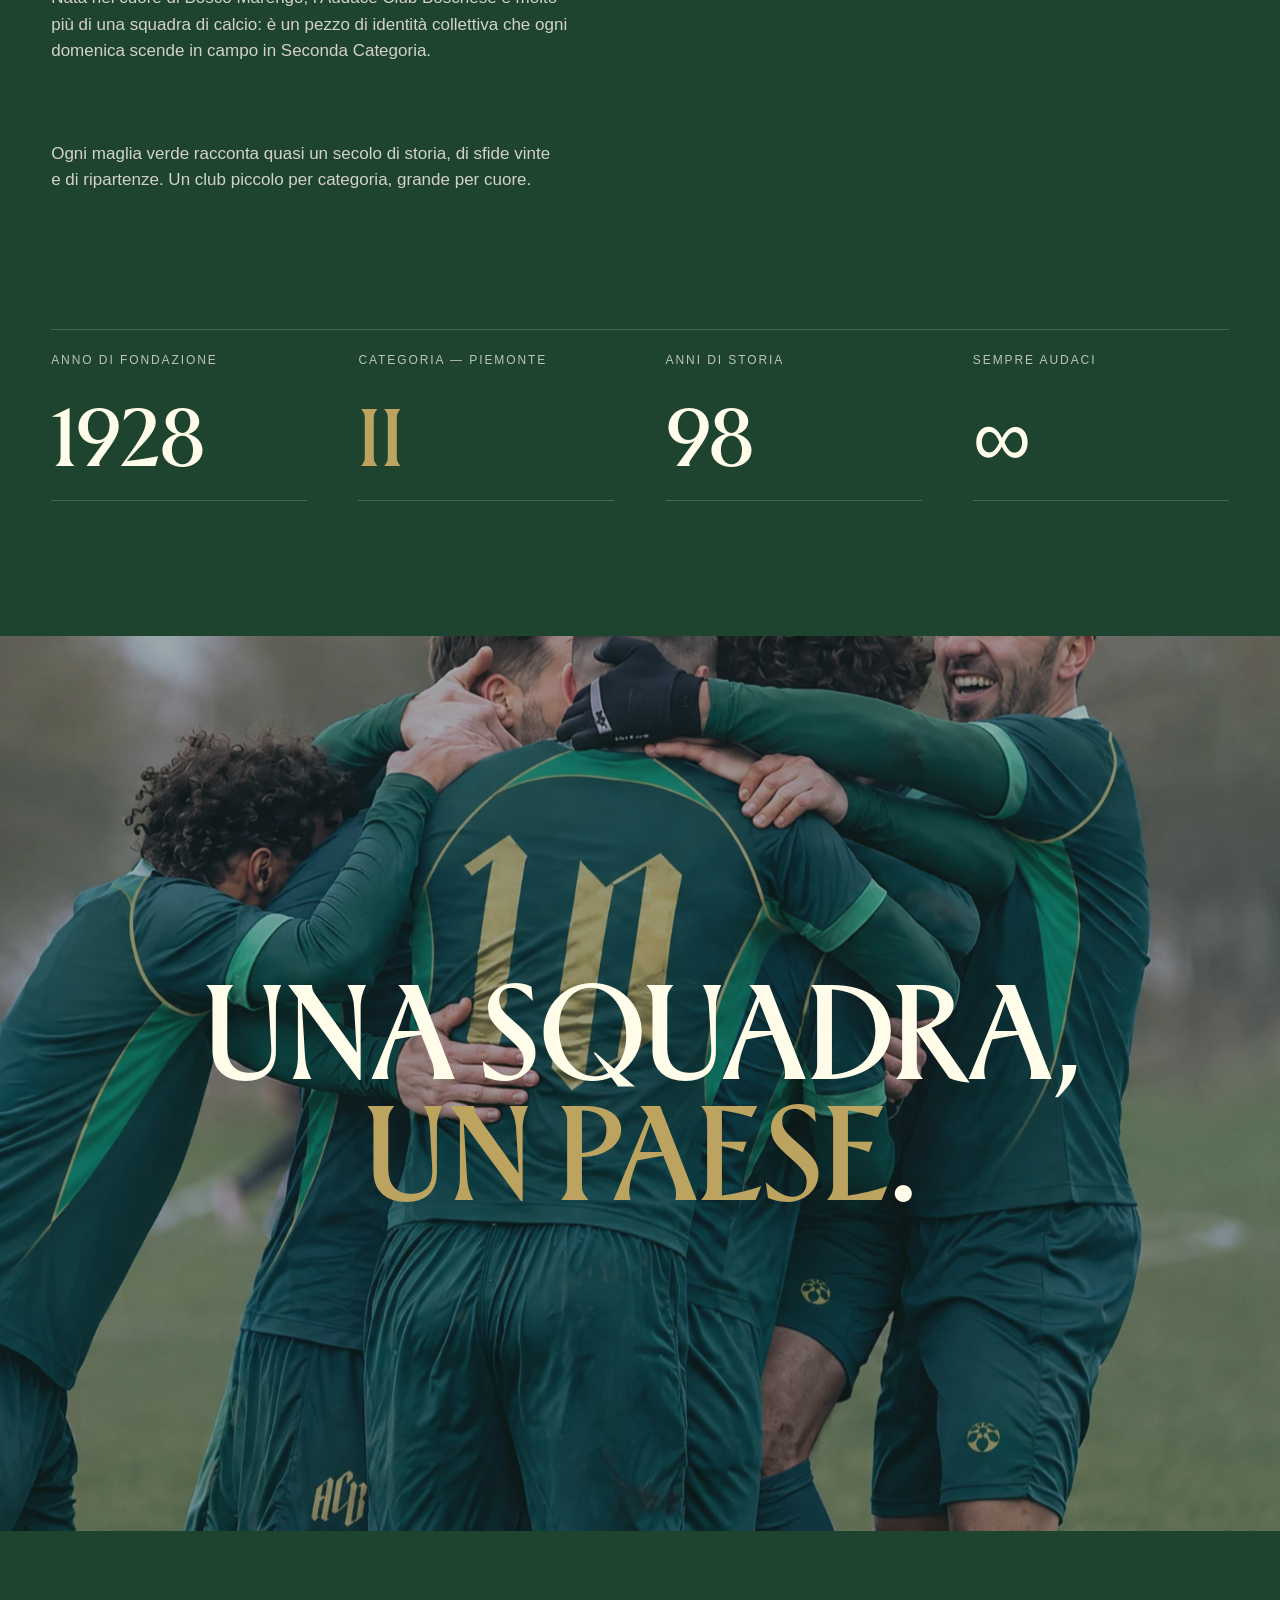
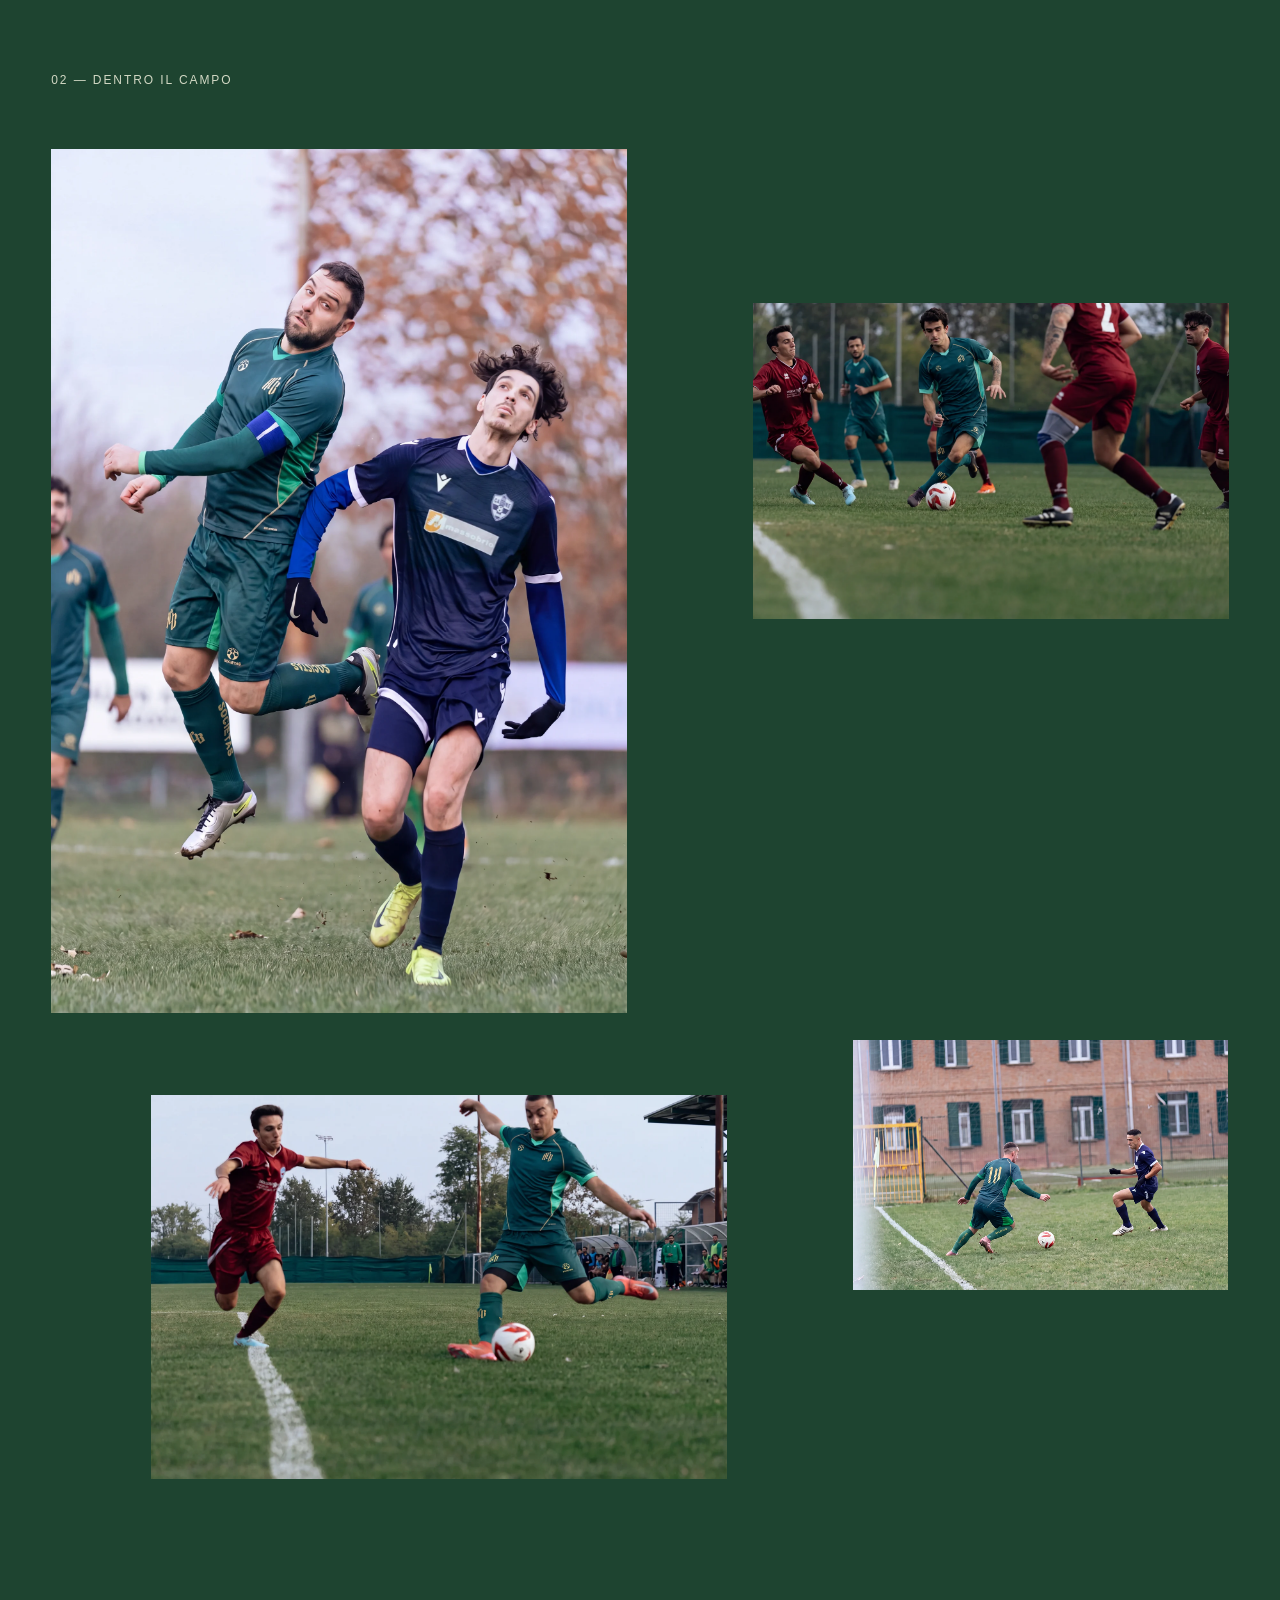
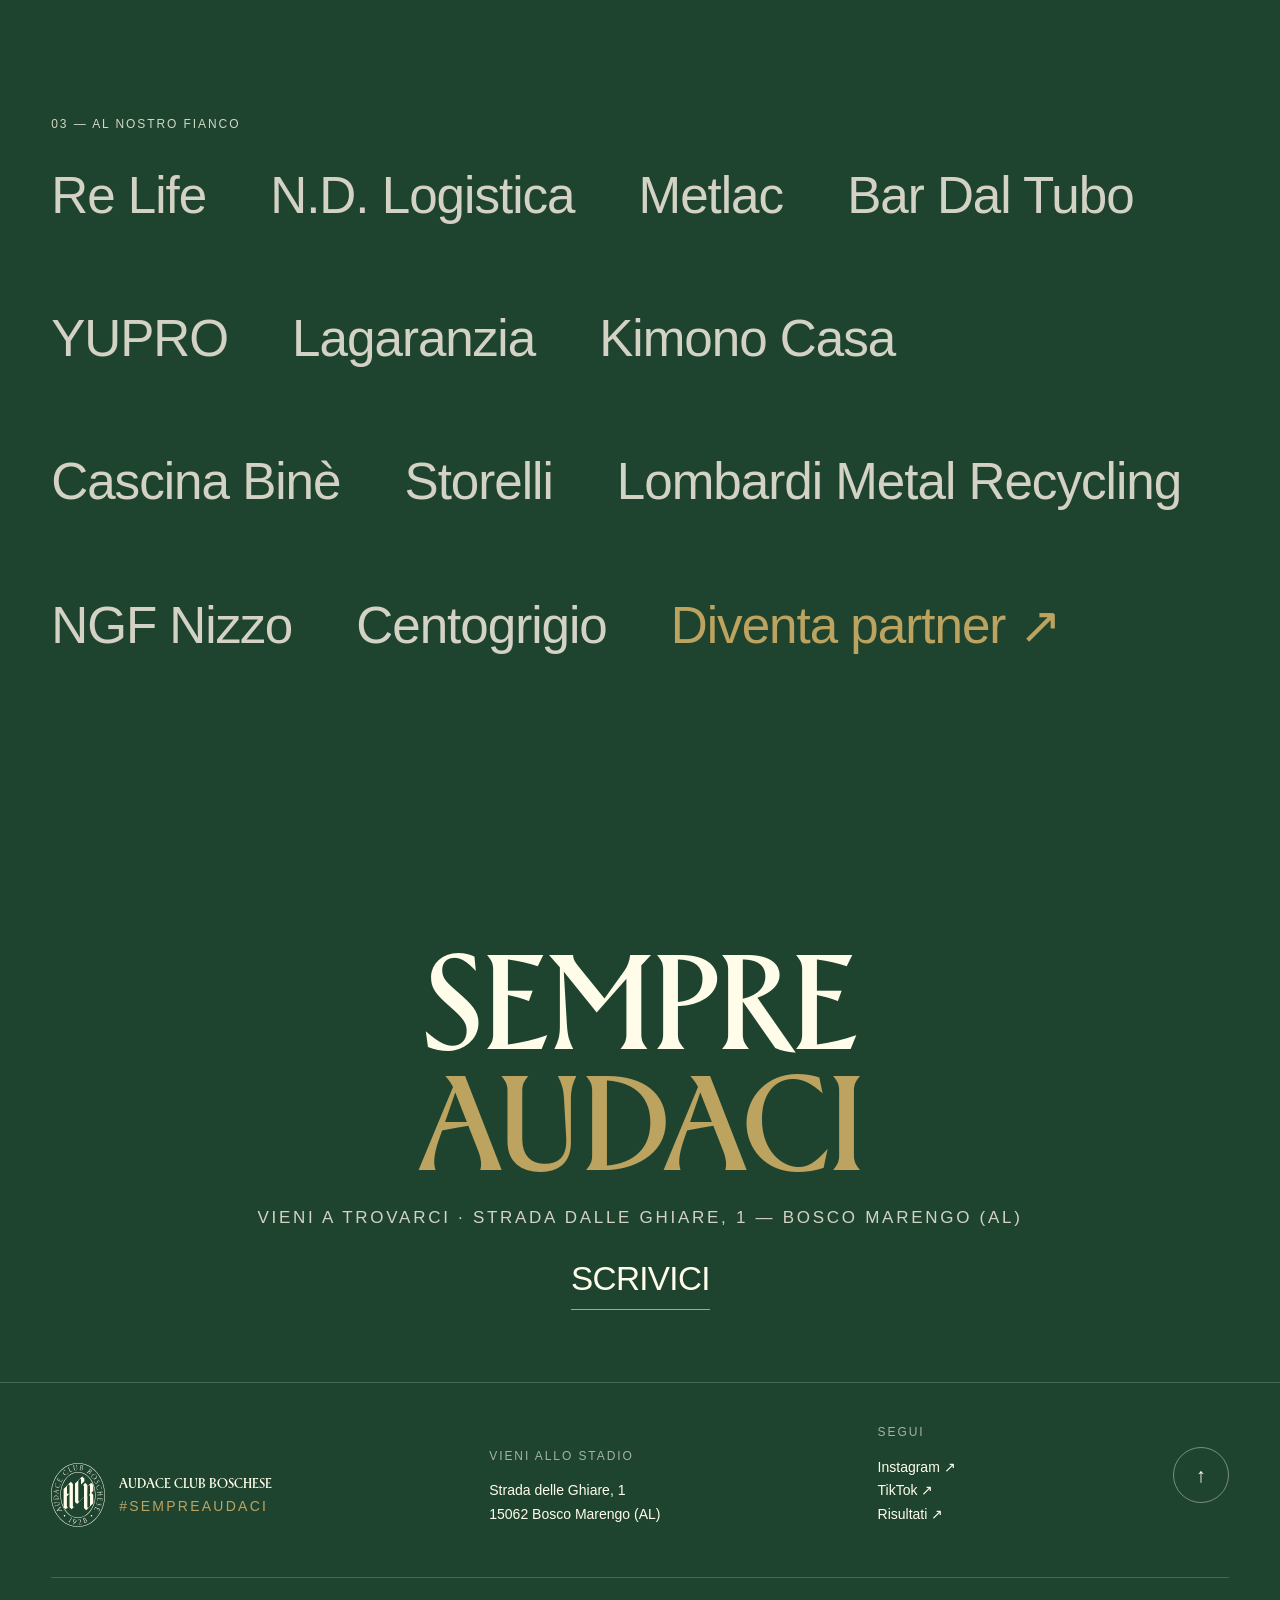
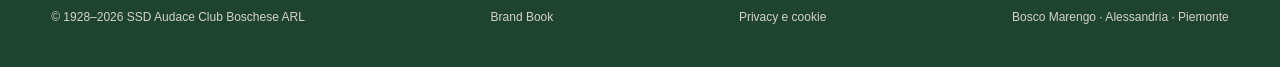
==== commit bde6c07a: "Esultanza: versione scelta dall'utente Co-Authored-By: Claude Opus 5.5 <noreply@anthropic.com>" ====
--- a/index.html
+++ b/index.html
@@ -129,7 +129,7 @@
   <!-- BREAK PARALLAX -->
   <section class="break" id="squadra">
     <div class="break__media">
-      <img src="assets/photos/break-esultanza-kit3.webp" loading="lazy" decoding="async" alt="L'esultanza di squadra dopo un gol dell'Audace Club Boschese" />
+      <img src="assets/photos/break-esultanza-kit4.webp" loading="lazy" decoding="async" alt="L'esultanza di squadra dopo un gol dell'Audace Club Boschese" />
     </div>
     <div class="break__text">
       <p class="display">Una squadra,<br /><em>un paese</em>.</p>
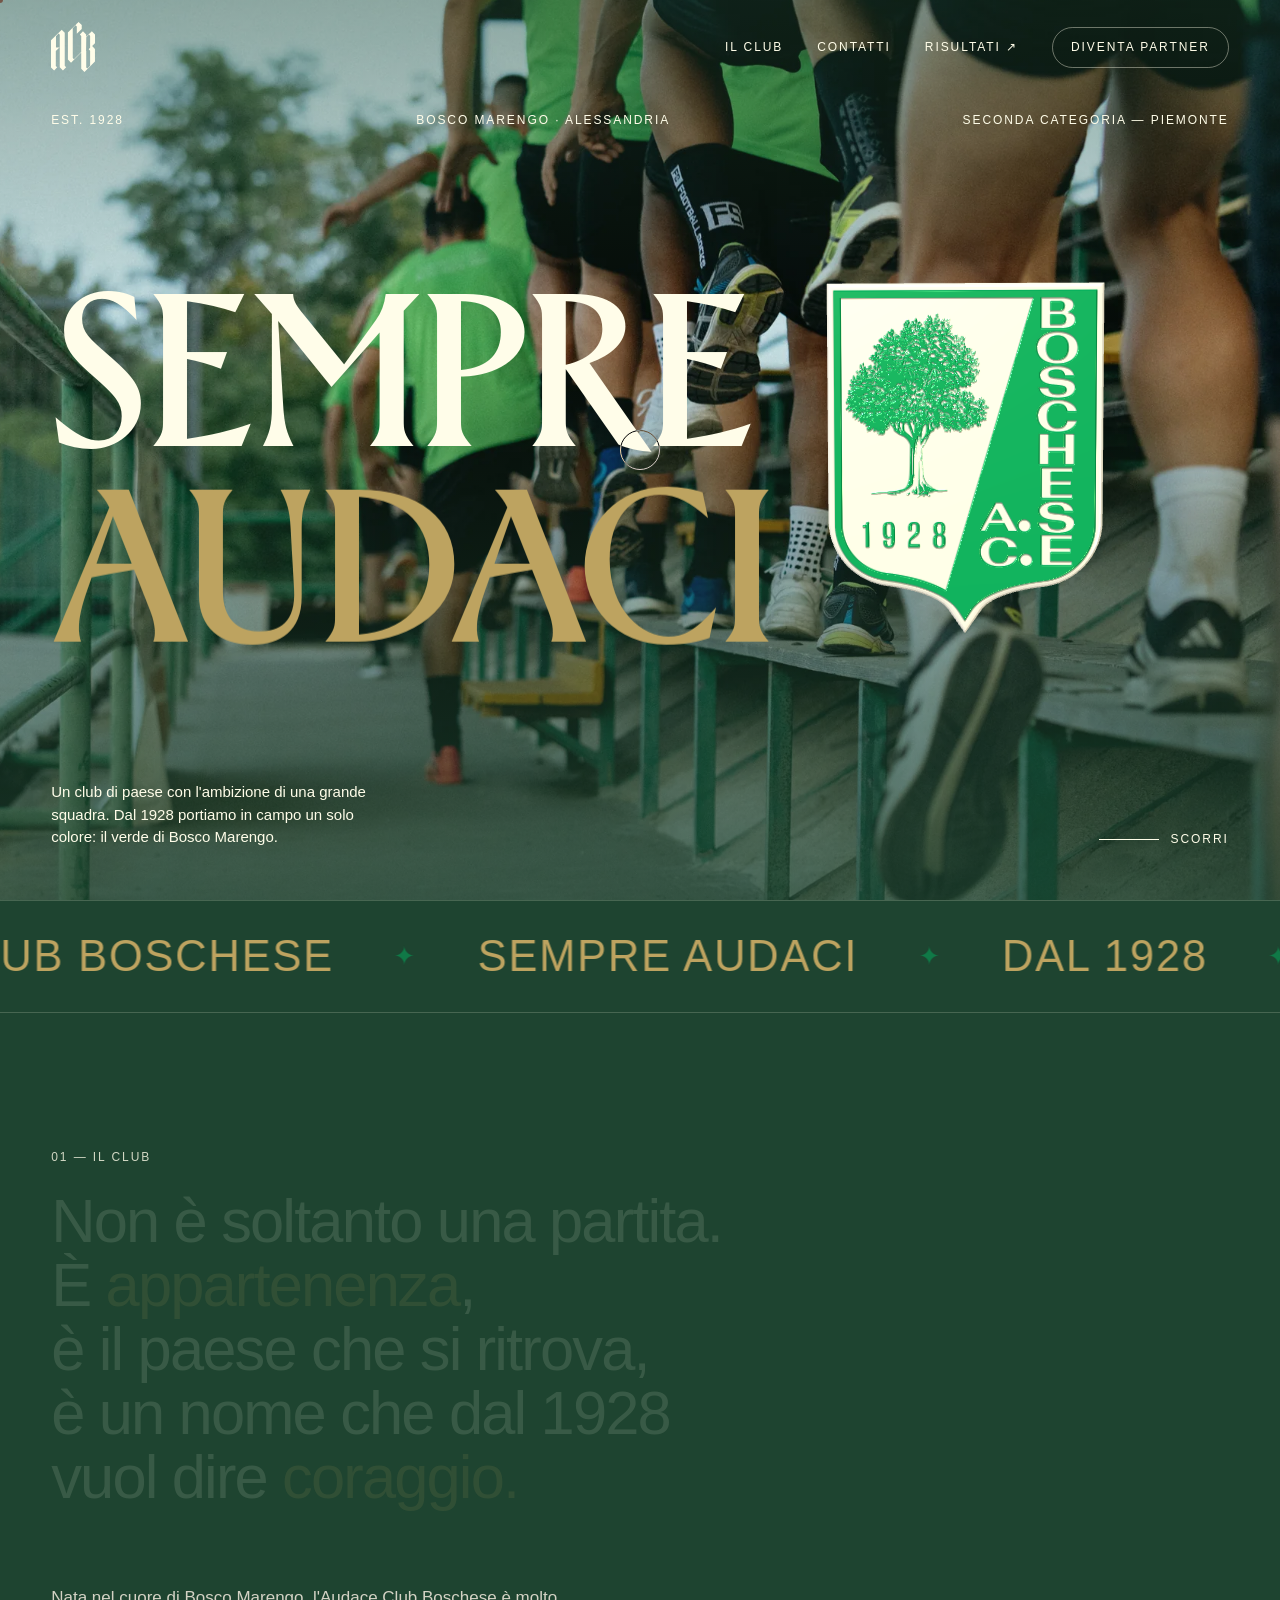
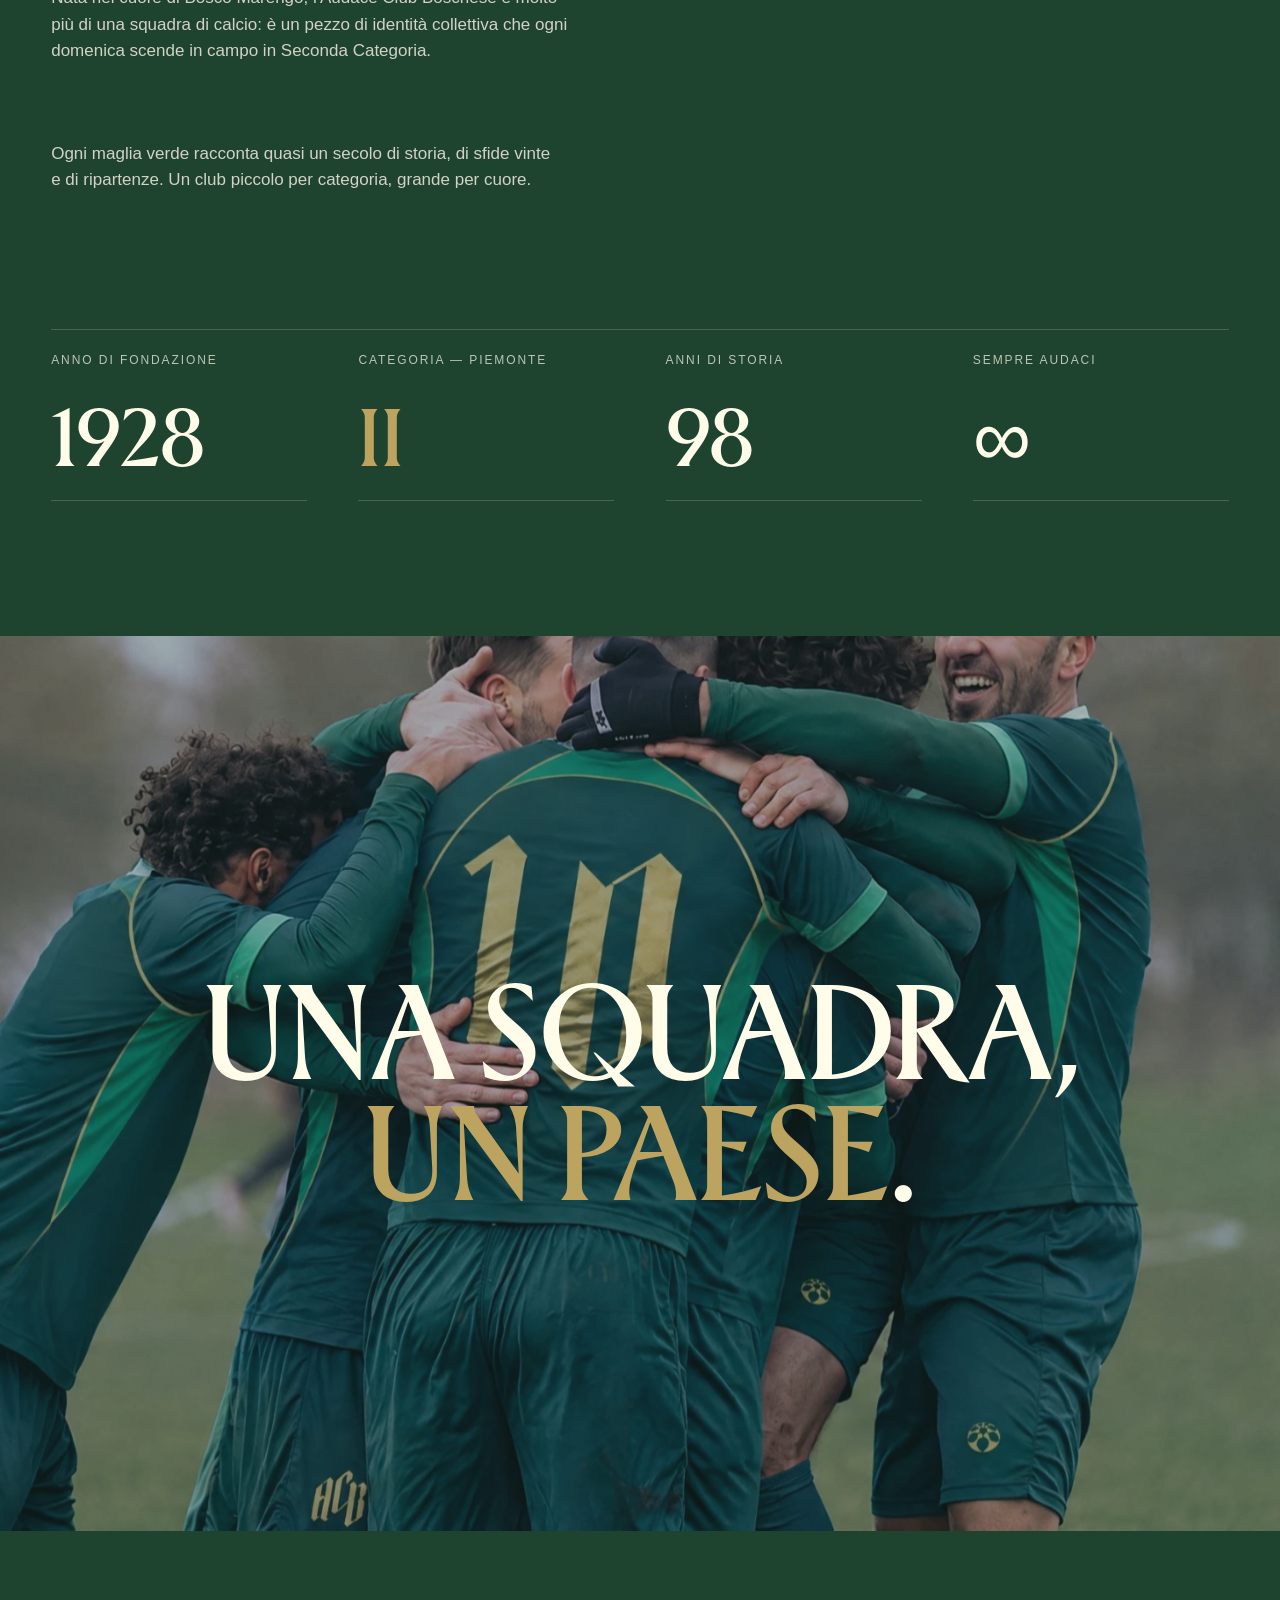
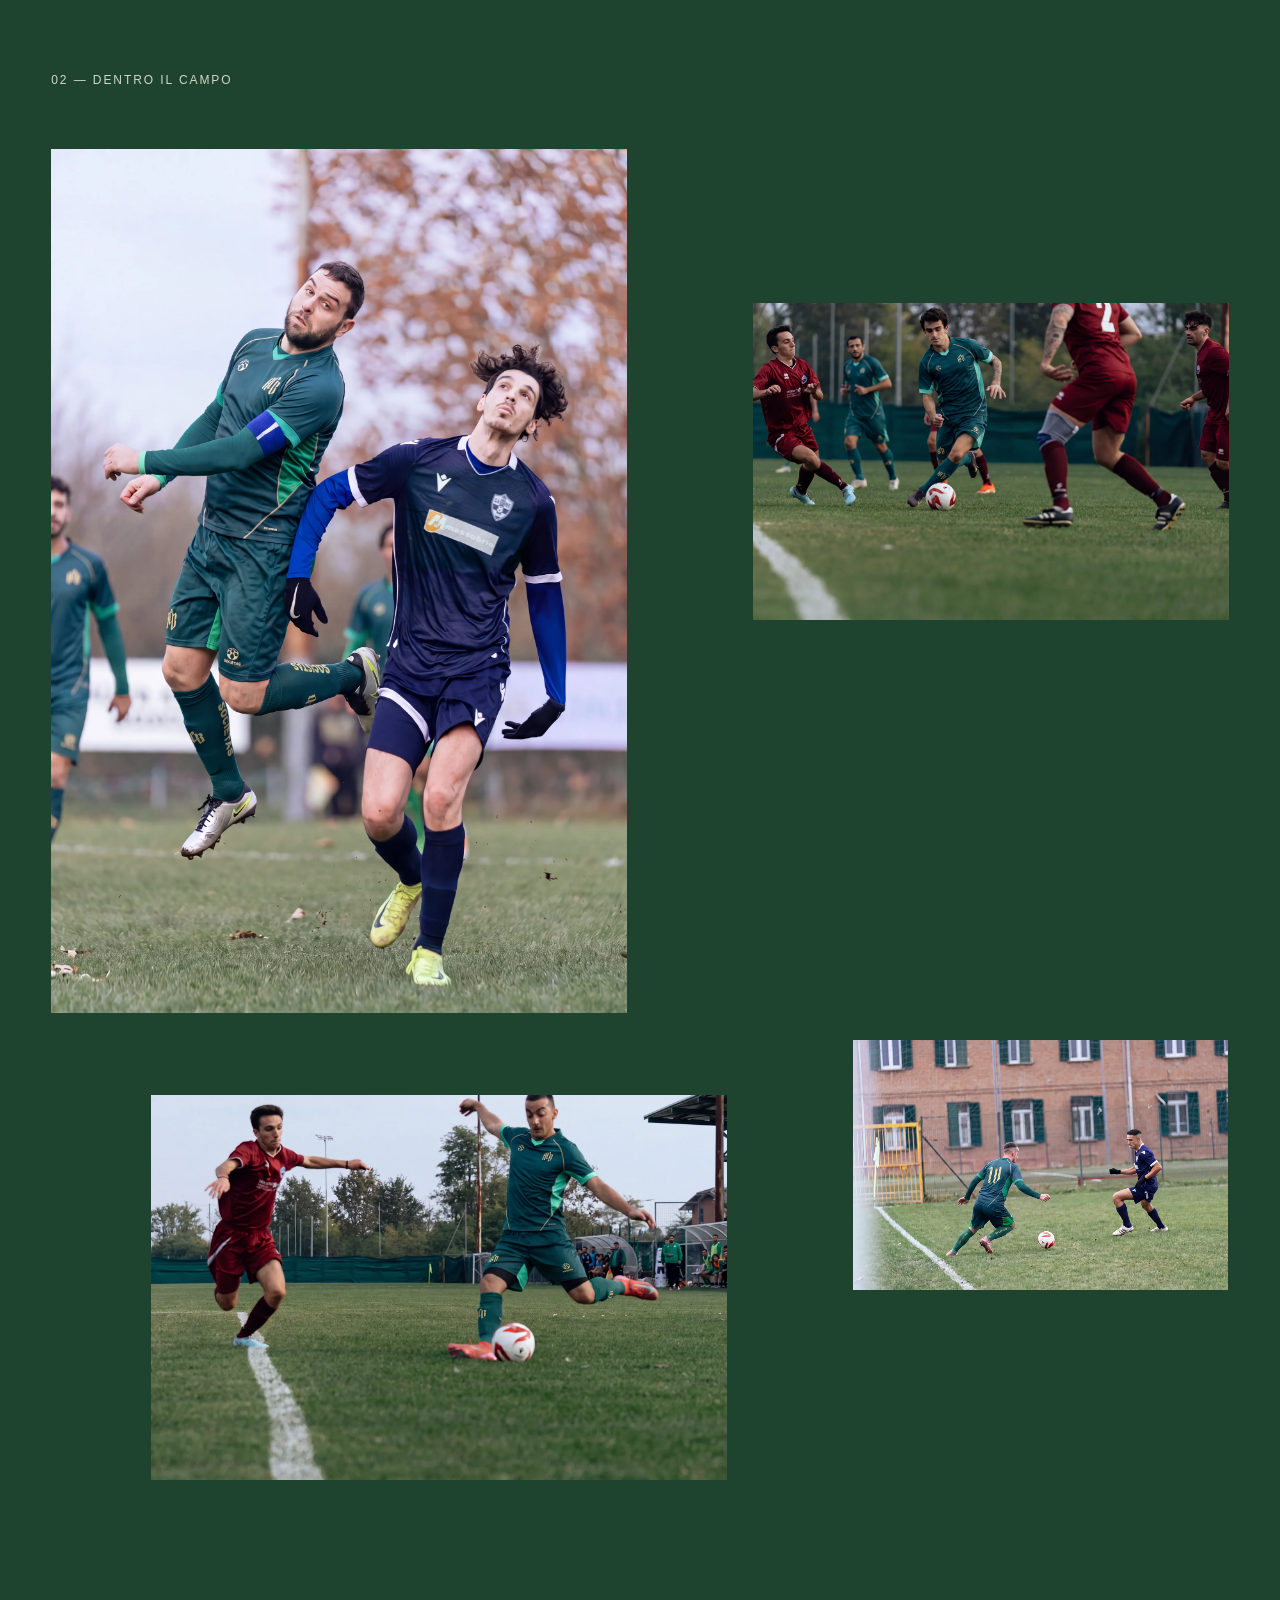
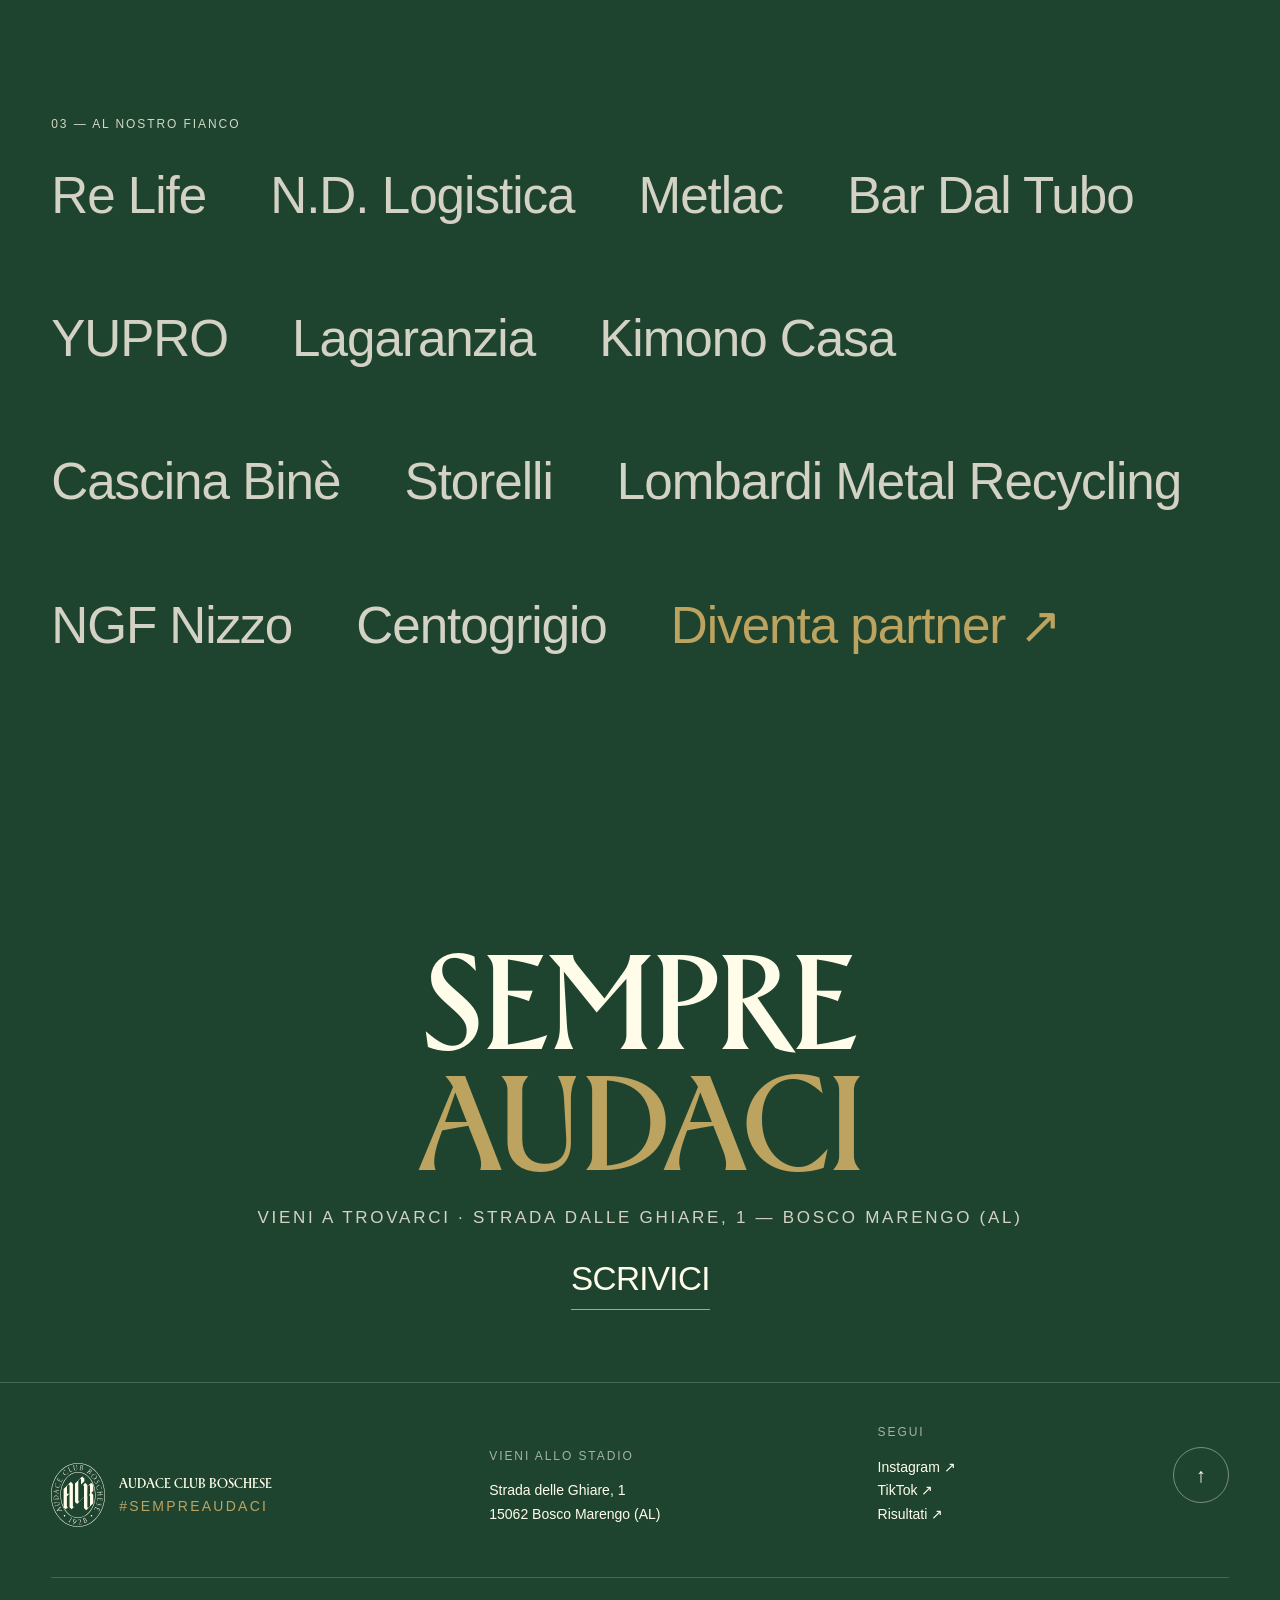
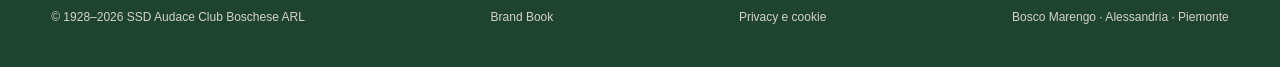
==== commit 315f8590: "Esultanza: immagine fornita dall'utente Co-Authored-By: Claude Opus 5.5 <noreply@anthropic.com>" ====
--- a/index.html
+++ b/index.html
@@ -129,7 +129,7 @@
   <!-- BREAK PARALLAX -->
   <section class="break" id="squadra">
     <div class="break__media">
-      <img src="assets/photos/break-esultanza-kit4.webp" loading="lazy" decoding="async" alt="L'esultanza di squadra dopo un gol dell'Audace Club Boschese" />
+      <img src="assets/photos/break-esultanza-kit5.webp" loading="lazy" decoding="async" alt="L'esultanza di squadra dopo un gol dell'Audace Club Boschese" />
     </div>
     <div class="break__text">
       <p class="display">Una squadra,<br /><em>un paese</em>.</p>
